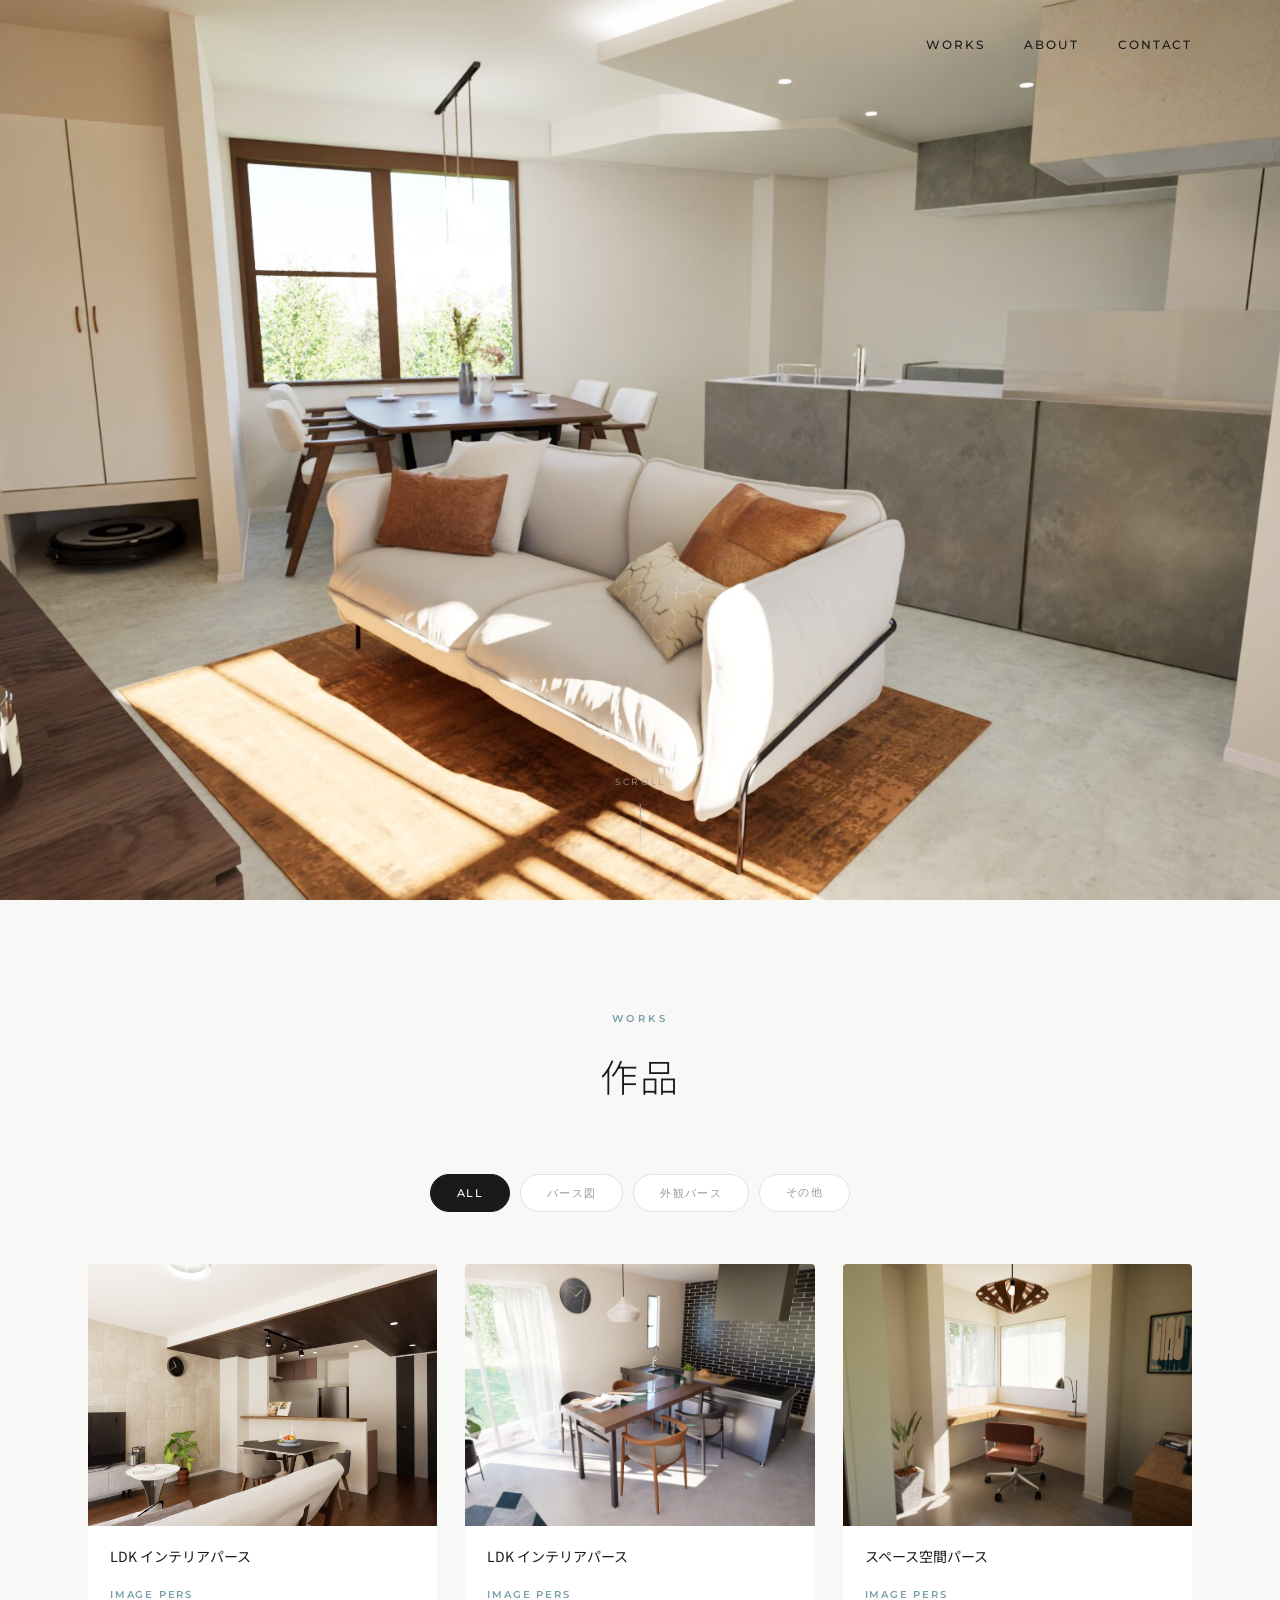
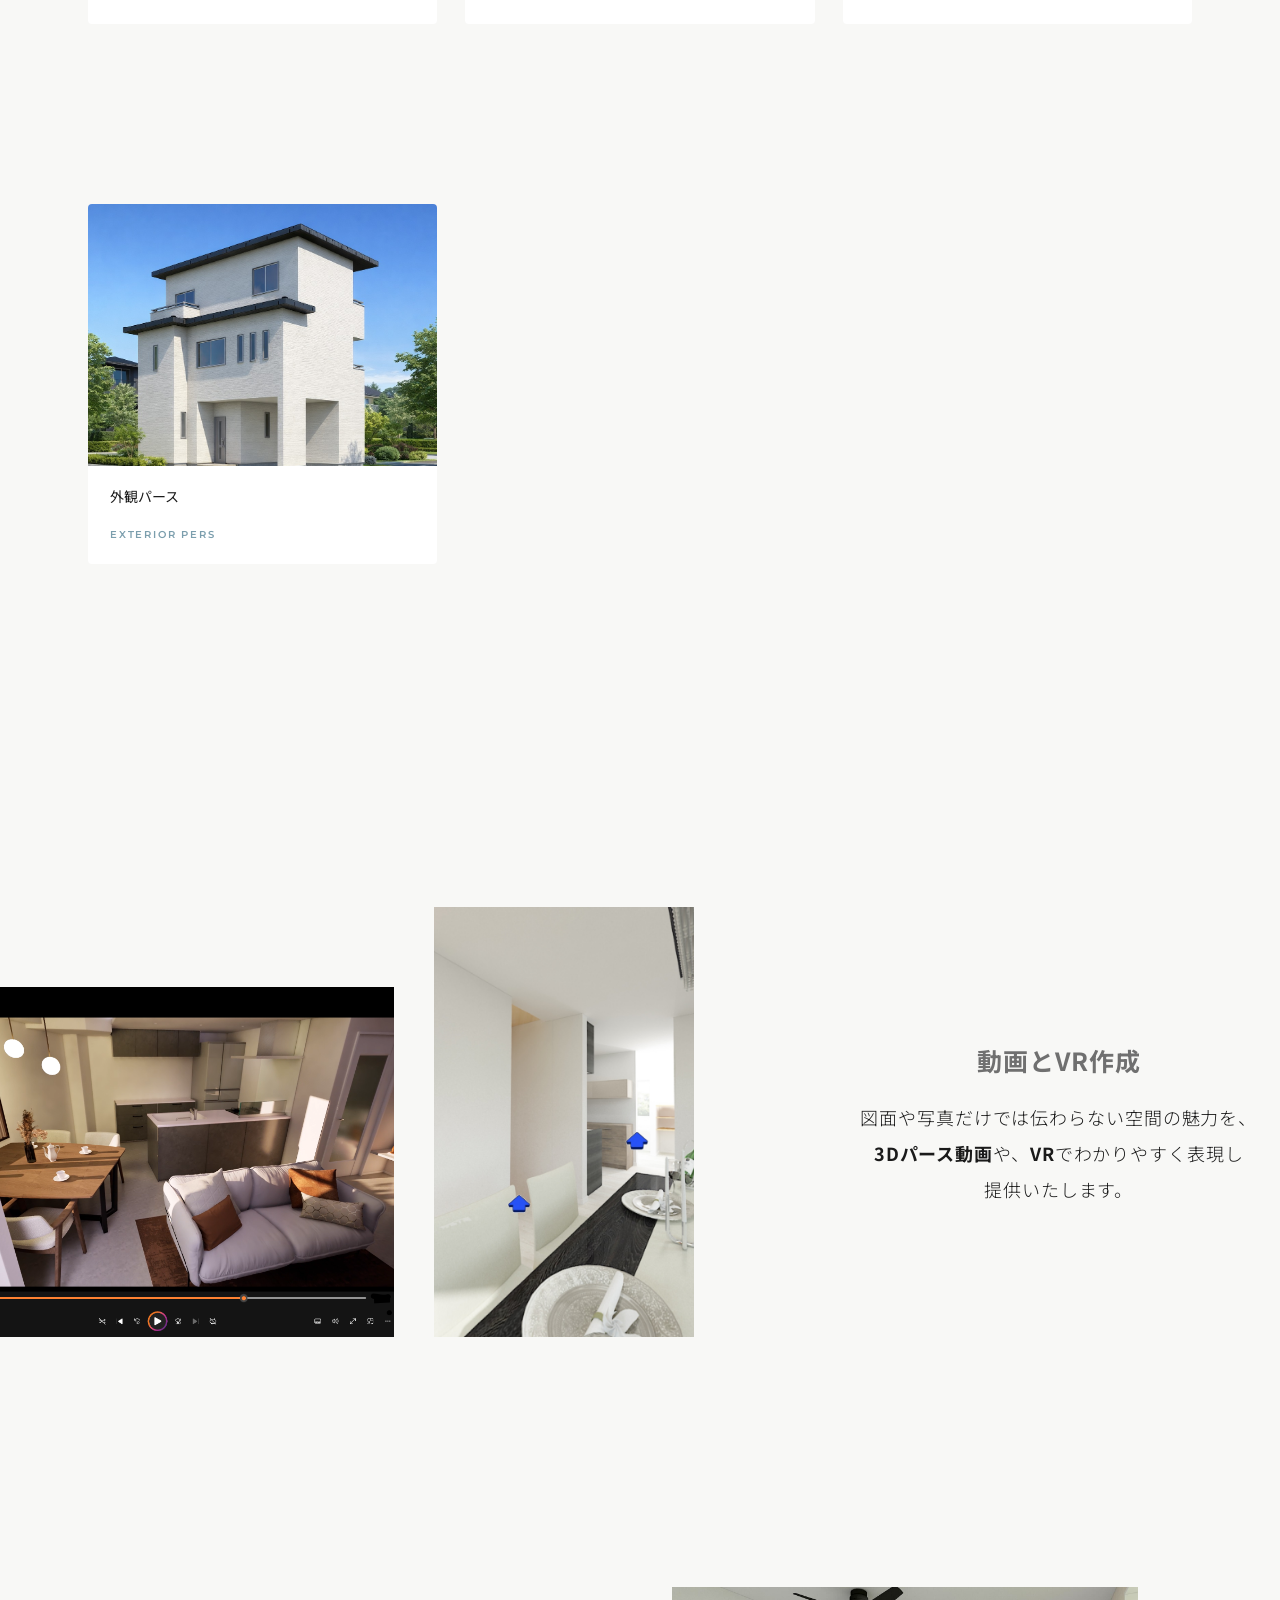
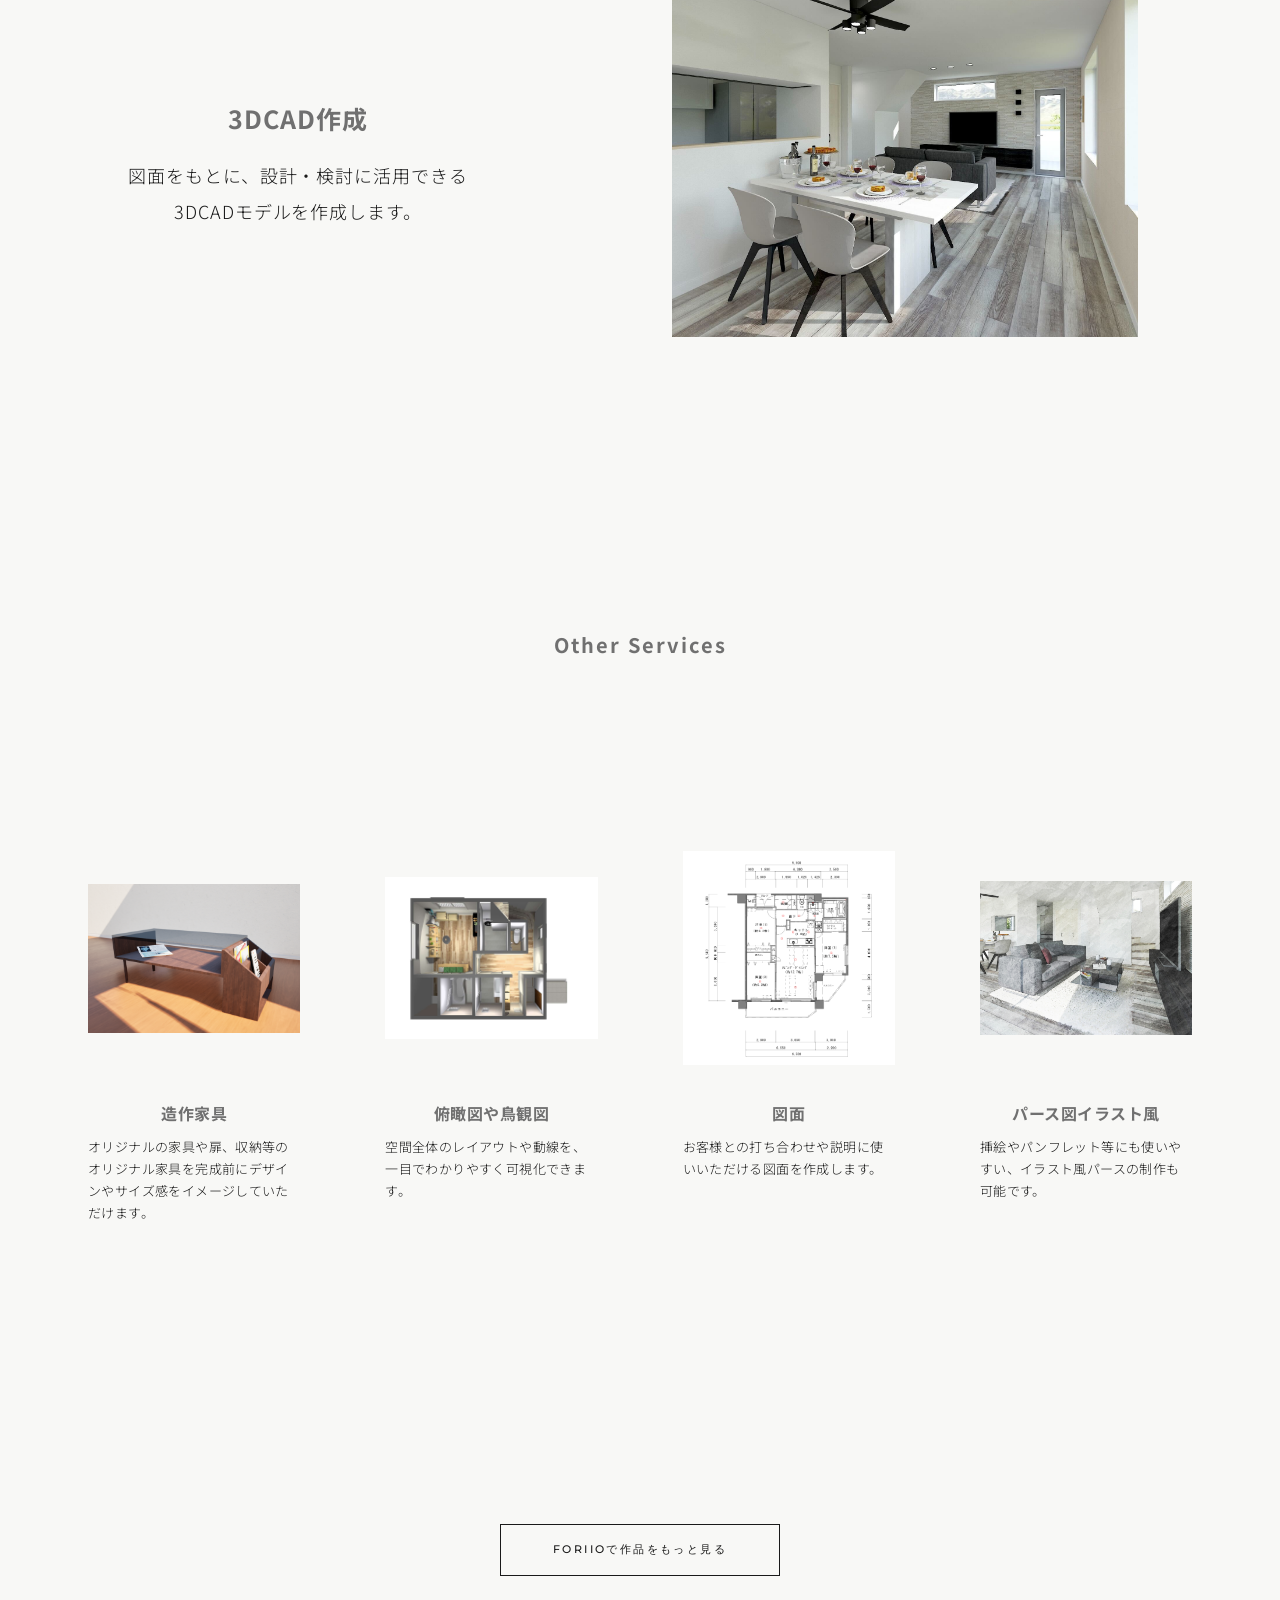
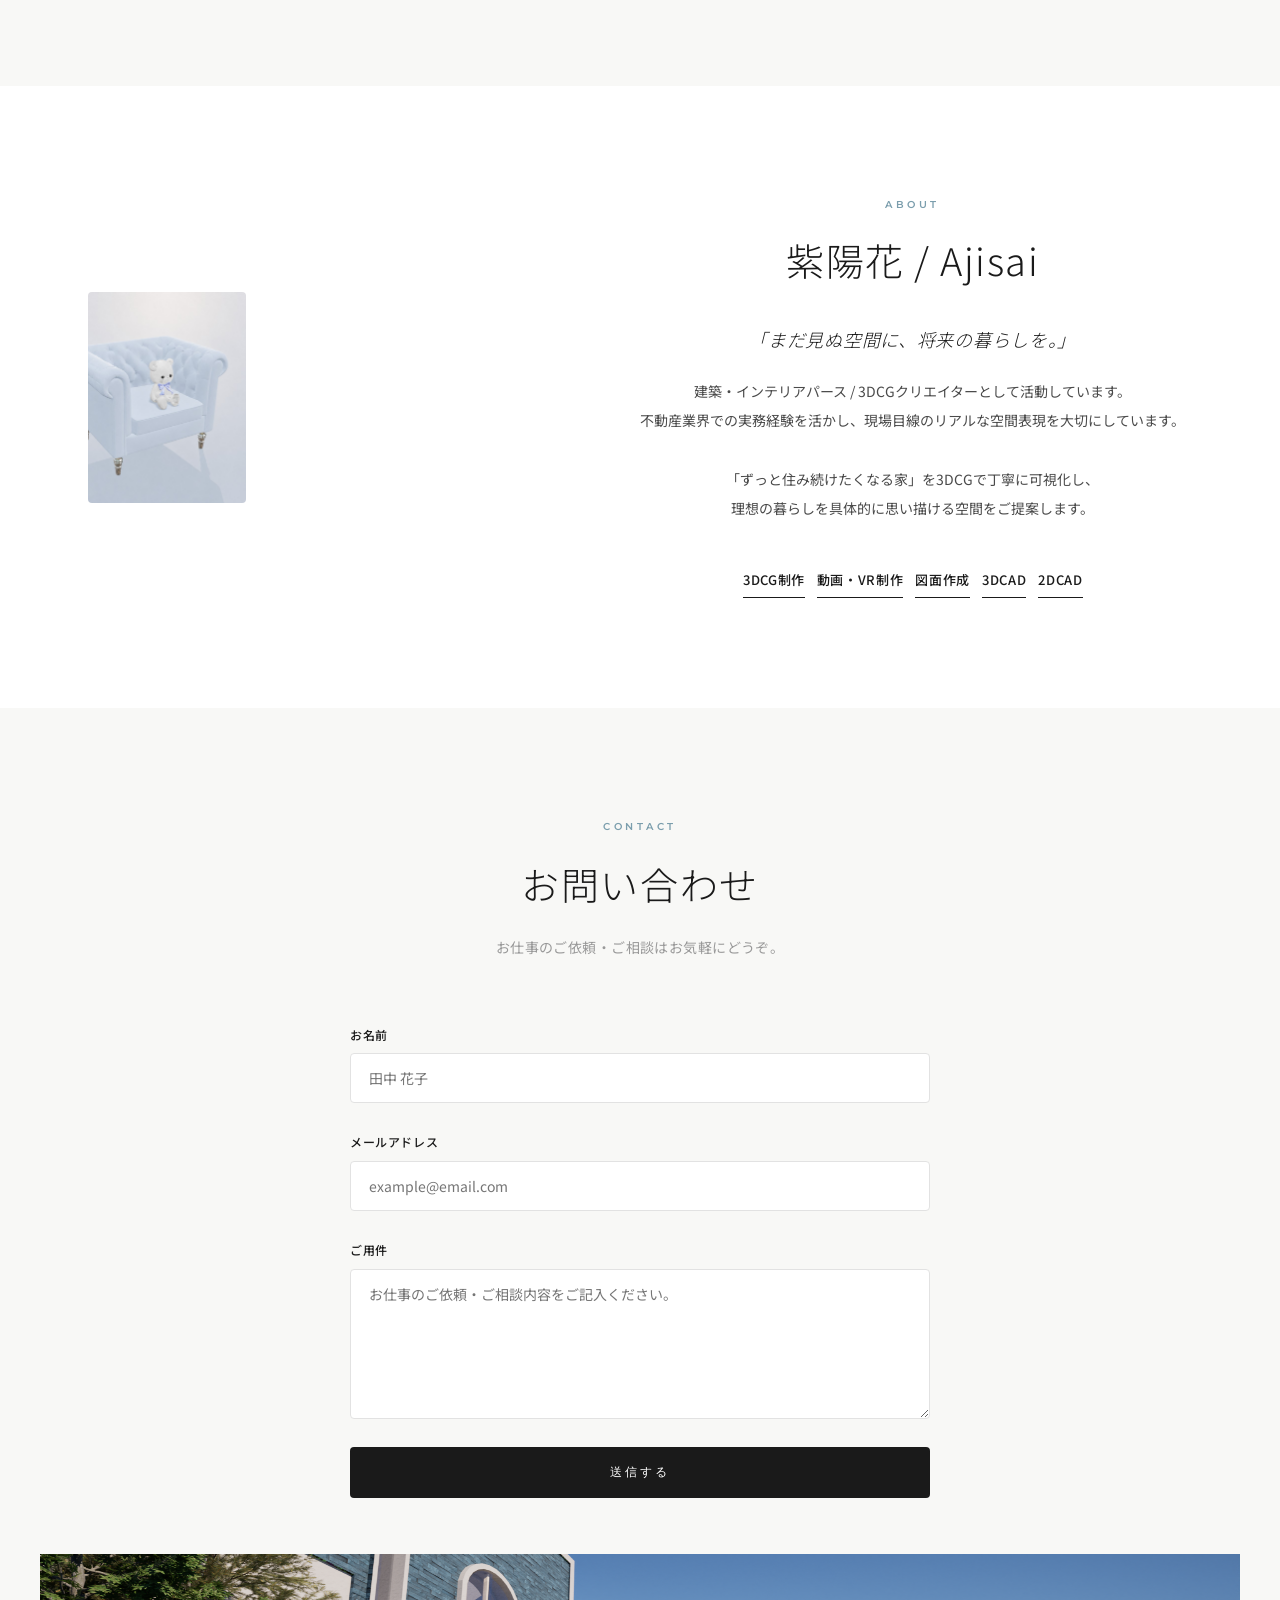
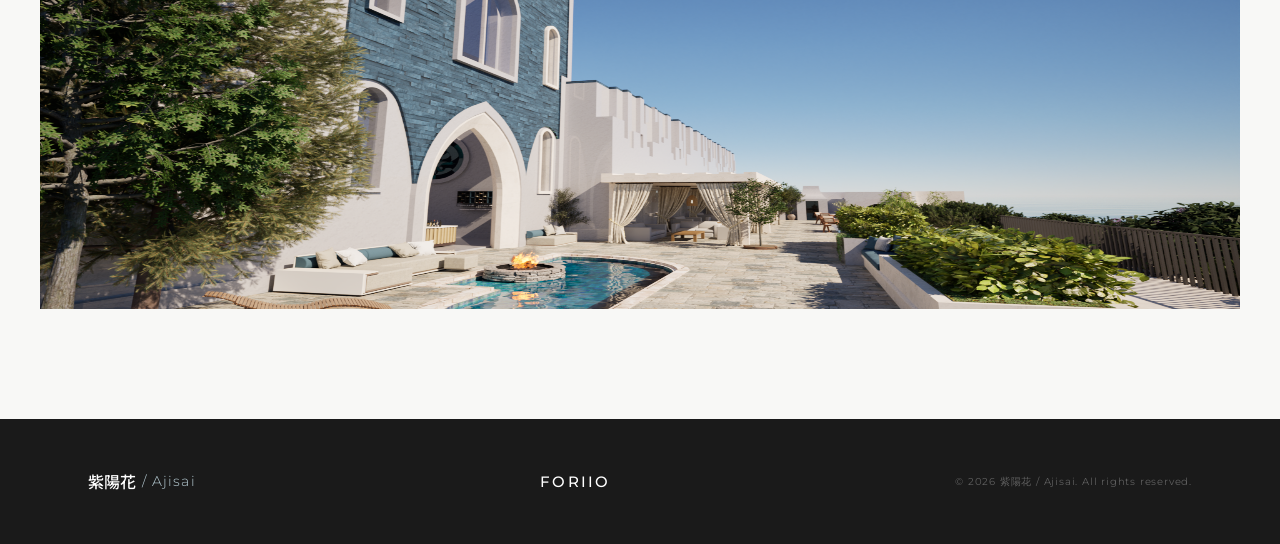
==== index.html @ 5c1d2367 "更新" ====
<!DOCTYPE html>
<html lang="ja">
<head>
    <meta charset="UTF-8">
    <meta name="viewport" content="width=device-width, initial-scale=1.0">
    <title>紫陽花 / Ajisai | 建築パースクリエイター</title>
    <meta name="description" content="「ずっと住みたい」と思える未来の空間を形にします。建築・インテリアパース / 3DCG制作 | 紫陽花 / Ajisai">
    <link rel="preconnect" href="https://fonts.googleapis.com">
    <link rel="preconnect" href="https://fonts.gstatic.com" crossorigin>
    <link href="https://fonts.googleapis.com/css2?family=Montserrat:wght@300;400;500;600&family=Noto+Sans+JP:wght@300;400;500&display=swap" rel="stylesheet">
    <link rel="stylesheet" href="css/style.css?v=51">
</head>
<body>

    <!-- Navigation -->
    <nav class="nav" id="nav">
        <div class="nav-container">
            <a href="#" class="nav-logo"></a>
            <ul class="nav-links" id="navLinks">
                <li><a href="#works">Works</a></li>
                <li><a href="#about">About</a></li>
                <li><a href="#contact">Contact</a></li>
            </ul>
            <button class="nav-toggle" id="navToggle" aria-label="メニュー">
                <span></span>
                <span></span>
                <span></span>
            </button>
        </div>
    </nav>

    <!-- Hero Section -->
    <section class="hero" id="hero">
        <div class="hero-bg">
            <img src="images/hero.jpg" alt="建築パースイメージ" class="hero-img">
            <div class="hero-overlay"></div>
        </div>
        <div class="hero-content">
            <p class="hero-label fade-in-up">建築パース / 3DCG Creator</p>
            <h1 class="hero-title fade-in-up delay-1">
                「ずっと住みたい」と思える<br>未来の空間を、形に。
            </h1>
            <a href="#works" class="hero-btn fade-in-up delay-3">Works を見る</a>
        </div>
        <div class="hero-scroll">
            <span>Scroll</span>
            <div class="scroll-line"></div>
        </div>
    </section>

    <!-- Works Section -->
    <section class="works-section" id="works">
        <div class="container">
            <div class="section-header reveal">
                <span class="section-label">Works</span>
                <h2 class="section-title">作品</h2>
            </div>

            <!-- Filter -->
            <div class="filter reveal">
                <button class="filter-btn active" data-filter="all">All</button>
                <button class="filter-btn" data-filter="pars">パース図</button>
                <button class="filter-btn" data-filter="exterior">外観パース</button>
                <a href="#other-services" class="filter-btn">その他</a>
            </div>

            <!-- Works Grid -->
            <div class="works-grid">

                <div class="work-card reveal" data-category="pars">
                    <div class="work-img-wrap">
                        <img src="images/work1.jpg" alt="LDK インテリアパース">
                        <div class="work-overlay"><span>View</span></div>
                    </div>
                    <div class="work-info">
                        <h3>LDK インテリアパース</h3>
                        <span class="work-tag">IMAGE PERS</span>
                    </div>
                </div>

                <div class="work-card reveal" data-category="pars">
                    <div class="work-img-wrap">
                        <img src="images/work2.jpg" alt="LDK インテリアパース">
                        <div class="work-overlay"><span>View</span></div>
                    </div>
                    <div class="work-info">
                        <h3>LDK インテリアパース</h3>
                        <span class="work-tag">IMAGE PERS</span>
                    </div>
                </div>

                <div class="work-card reveal" data-category="pars">
                    <div class="work-img-wrap">
                        <img src="images/work3.jpg" alt="スペース空間パース">
                        <div class="work-overlay"><span>View</span></div>
                    </div>
                    <div class="work-info">
                        <h3>スペース空間パース</h3>
                        <span class="work-tag">IMAGE PERS</span>
                    </div>
                </div>

                <div class="work-card reveal" data-category="exterior">
                    <div class="work-img-wrap">
                        <img src="images/work6.jpg" alt="外観パース">
                        <div class="work-overlay"><span>View</span></div>
                    </div>
                    <div class="work-info">
                        <h3>外観パース</h3>
                        <span class="work-tag">EXTERIOR PERS</span>
                    </div>
                </div>

            </div>

            <!-- Furniture Section -->
            <div class="furniture-section">
                <div class="furniture-grid reveal">
                    <div class="furniture-images">
                        <div class="furniture-img">
                            <img src="images/furniture.png" alt="オリジナル家具製作">
                        </div>
                        <div class="furniture-img2">
                            <img src="images/furniture2.jpg" alt="家具製作2">
                        </div>
                    </div>
                    <div class="furniture-content">
                        <h3 class="furniture-heading">動画とVR作成</h3>
                        <p class="furniture-text">図面や写真だけでは伝わらない空間の魅力を、<br><strong>3Dパース動画</strong>や、<strong>VR</strong>でわかりやすく表現し<br>提供いたします。</p>
                    </div>
                </div>
            </div>

            <!-- Furniture Section 2 (text left / image right) -->
            <div class="furniture-section2">
                <div class="furniture-grid2 reveal">
                    <div class="furniture-content2">
                        <h3 class="furniture-heading2">3DCAD作成</h3>
                        <p class="furniture-text2">図面をもとに、設計・検討に活用できる<br>3DCADモデルを作成します。</p>
                    </div>
                    <div class="furniture-img3">
                        <img src="images/furniture3.jpg" alt="3DCADモデル">
                    </div>
                </div>
            </div>

            <!-- Furniture Section 3 (4 images in a row with captions) -->
            <div class="furniture-section3" id="other-services">
                <h3 class="furniture-section-title">Other Services</h3>
                <div class="furniture-grid3 reveal">
                    <div class="furniture-item">
                        <img src="images/furniture4.png" alt="造作家具">
                        <h4 class="furniture-caption-title">造作家具</h4>
                        <p class="furniture-caption-text">オリジナルの家具や扉、収納等のオリジナル家具を完成前にデザインやサイズ感をイメージしていただけます。</p>
                    </div>
                    <div class="furniture-item">
                        <img src="images/furniture5.png" alt="俯瞰図や鳥観図">
                        <h4 class="furniture-caption-title">俯瞰図や鳥観図</h4>
                        <p class="furniture-caption-text">空間全体のレイアウトや動線を、一目でわかりやすく可視化できます。</p>
                    </div>
                    <div class="furniture-item">
                        <img src="images/furniture6.png" alt="図面">
                        <h4 class="furniture-caption-title">図面</h4>
                        <p class="furniture-caption-text">お客様との打ち合わせや説明に使いいただける図面を作成します。</p>
                    </div>
                    <div class="furniture-item">
                        <img src="images/furniture7.jpg" alt="パース図イラスト風">
                        <h4 class="furniture-caption-title">パース図イラスト風</h4>
                        <p class="furniture-caption-text">挿絵やパンフレット等にも使いやすい、イラスト風パースの制作も可能です。</p>
                    </div>
                </div>
            </div>

            <div class="works-more reveal">
                <a href="https://fori.io/A-1418" target="_blank" class="btn-outline">FORIIOで作品をもっと見る</a>
            </div>
        </div>
    </section>

    <!-- About Section -->
    <section class="about" id="about">
        <div class="container">
            <div class="about-grid">
                <div class="about-img reveal">
                    <img src="images/about.jpg" alt="紫陽花 / Ajisai">
                </div>
                <div class="about-content reveal">
                    <span class="section-label">About</span>
                    <h2 class="section-title">紫陽花 / Ajisai</h2>
                    <p class="about-catch">「まだ見ぬ空間に、将来の暮らしを。」</p>
                    <p class="about-text">
                        建築・インテリアパース / 3DCGクリエイターとして活動しています。<br>
                        不動産業界での実務経験を活かし、現場目線のリアルな空間表現を大切にしています。<br><br>
                        「ずっと住み続けたくなる家」を3DCGで丁寧に可視化し、<br>
                        理想の暮らしを具体的に思い描ける空間をご提案します。
                    </p>
                    <div class="services-list">
                        <span class="service-item">3DCG制作</span>
                        <span class="service-item">動画・VR制作</span>
                        <span class="service-item">図面作成</span>
                        <span class="service-item">3DCAD</span>
                        <span class="service-item">2DCAD</span>
                    </div>
                </div>
            </div>
        </div>
    </section>

    <!-- Contact Section -->
    <section class="contact" id="contact">
        <div class="container">
            <div class="section-header reveal">
                <span class="section-label">Contact</span>
                <h2 class="section-title">お問い合わせ</h2>
                <p class="section-desc">お仕事のご依頼・ご相談はお気軽にどうぞ。</p>
            </div>
            <form class="contact-form reveal" id="contactForm">
                <div class="form-group">
                    <label for="name">お名前</label>
                    <input type="text" id="name" name="name" placeholder="田中 花子" required>
                </div>
                <div class="form-group">
                    <label for="email">メールアドレス</label>
                    <input type="email" id="email" name="email" placeholder="example@email.com" required>
                </div>
                <div class="form-group">
                    <label for="message">ご用件</label>
                    <textarea id="message" name="message" rows="6" placeholder="お仕事のご依頼・ご相談内容をご記入ください。" required></textarea>
                </div>
                <button type="submit" class="btn-primary">送信する</button>
            </form>
            <div class="contact-img">
                <img src="images/furniture8.png" alt="furniture8">
            </div>
        </div>
    </section>

    <!-- Footer -->
    <footer class="footer">
        <div class="container">
            <div class="footer-inner">
                <div class="footer-logo">
                    <span class="logo-ja">紫陽花</span>
                    <span class="logo-slash">/</span>
                    <span class="logo-en">Ajisai</span>
                </div>
                <div class="footer-sns">
                    <a href="https://fori.io/A-1418" target="_blank" rel="noopener">foriio</a>
                </div>
                <p class="footer-copy">© 2026 紫陽花 / Ajisai. All rights reserved.</p>
            </div>
        </div>
    </footer>

    <!-- Lightbox -->
    <div class="lightbox" id="lightbox">
        <button class="lightbox-close" id="lightboxClose">&#x2715;</button>
        <img src="" alt="" class="lightbox-img" id="lightboxImg">
    </div>

    <script src="js/main.js?v=2"></script>
</body>
</html>
---- css/style.css ----
/* ===========================
   未瑠 / Miru Portfolio
   =========================== */

:root {
    --white:        #FFFFFF;
    --bg:           #F8F8F6;
    --accent:       #7B9EAD;
    --accent-light: #B8CDD5;
    --accent-dark:  #5A7D8C;
    --dark:         #1A1A1A;
    --greige:       #707070;
    --text:         #4A4A4A;
    --text-light:   #999999;
    --border:       #E2E2E2;
    --shadow:       rgba(0, 0, 0, 0.07);
    --shadow-hover: rgba(0, 0, 0, 0.15);
    --transition:   0.4s ease;
    --radius:       4px;
    --font-en:      'Montserrat', sans-serif;
    --font-ja:      'Noto Sans JP', sans-serif;
}

/* ===== Reset ===== */
*, *::before, *::after { box-sizing: border-box; margin: 0; padding: 0; }
html { scroll-behavior: smooth; }
body {
    font-family: var(--font-ja);
    color: var(--text);
    background: var(--white);
    line-height: 1.8;
    overflow-x: hidden;
}
img { max-width: 100%; display: block; }
a { text-decoration: none; color: inherit; }
button { cursor: pointer; border: none; background: none; font-family: inherit; }

/* ===== Container ===== */
.container { max-width: 1200px; margin: 0 auto; padding: 0 48px; }

/* ===========================
   NAVIGATION
   =========================== */
.nav {
    position: fixed;
    top: 0; left: 0; right: 0;
    z-index: 1000;
    padding: 28px 0;
    transition: background var(--transition), padding var(--transition), box-shadow var(--transition);
}
.nav.scrolled {
    background: rgba(255, 255, 255, 0.96);
    backdrop-filter: blur(12px);
    padding: 18px 0;
    box-shadow: 0 1px 24px var(--shadow);
}
.nav-container {
    max-width: 1200px;
    margin: 0 auto;
    padding: 0 48px;
    display: flex;
    align-items: center;
    justify-content: space-between;
}
.nav-logo {
    display: flex;
    align-items: center;
    gap: 6px;
}
.logo-ja {
    font-family: var(--font-ja);
    font-size: 18px;
    font-weight: 500;
    color: var(--dark);
}
.logo-slash {
    font-family: var(--font-en);
    font-size: 14px;
    font-weight: 300;
    color: var(--accent);
}
.logo-en {
    font-family: var(--font-en);
    font-size: 15px;
    font-weight: 300;
    color: var(--accent);
    letter-spacing: 0.08em;
}
.nav-links {
    display: flex;
    gap: 40px;
    list-style: none;
}
.nav-links a {
    font-family: var(--font-en);
    font-size: 12px;
    font-weight: 500;
    letter-spacing: 0.15em;
    color: var(--dark);
    text-transform: uppercase;
    position: relative;
    padding-bottom: 4px;
}
.nav-links a::after {
    content: '';
    position: absolute;
    bottom: 0; left: 0;
    width: 0; height: 1px;
    background: var(--accent);
    transition: width var(--transition);
}
.nav-links a:hover::after { width: 100%; }
.nav-links a:hover { color: var(--accent); }

.nav-toggle {
    display: none;
    flex-direction: column;
    gap: 6px;
    padding: 4px;
}
.nav-toggle span {
    display: block;
    width: 24px;
    height: 1.5px;
    background: var(--dark);
    transition: var(--transition);
}

/* ===========================
   HERO
   =========================== */
.hero {
    position: relative;
    height: 100vh;
    height: calc(var(--vh, 1vh) * 100);
    height: 100svh;
    min-height: 680px;
    display: flex;
    align-items: center;
    justify-content: center;
    overflow: hidden;
}
.hero-bg {
    position: absolute;
    inset: 0;
}
.hero-img {
    width: 100%;
    height: 100%;
    object-fit: cover;
    object-position: center;
    opacity: 0;
    animation: heroImgFadeIn 4s ease forwards;
}
.hero-overlay {
    position: absolute;
    inset: 0;
    background: linear-gradient(
        135deg,
        rgba(255, 255, 255, 0.75) 0%,
        rgba(255, 255, 255, 0.45) 50%,
        rgba(255, 255, 255, 0.30) 100%
    );
    opacity: 0;
    transition: opacity 0.3s ease;
}
.hero-content {
    position: relative;
    z-index: 1;
    text-align: center;
    padding: 0 24px;
}
.hero-label {
    font-family: var(--font-en);
    font-size: 11px;
    font-weight: 500;
    letter-spacing: 0.35em;
    color: var(--accent-dark);
    text-transform: uppercase;
    margin-bottom: 28px;
}
.hero-title {
    font-size: clamp(26px, 4.5vw, 50px);
    font-weight: 300;
    color: var(--dark);
    line-height: 1.7;
    letter-spacing: 0.04em;
    margin-bottom: 28px;
}
.hero-name {
    font-family: var(--font-en);
    font-size: 13px;
    font-weight: 300;
    letter-spacing: 0.35em;
    color: var(--text-light);
    margin-bottom: 52px;
}
.hero-btn {
    display: inline-block;
    padding: 15px 44px;
    border: 1px solid var(--dark);
    color: var(--dark);
    font-family: var(--font-en);
    font-size: 11px;
    font-weight: 500;
    letter-spacing: 0.25em;
    text-transform: uppercase;
    transition: all var(--transition);
}
.hero-btn:hover {
    background: var(--dark);
    color: var(--white);
}
.hero-scroll {
    position: absolute;
    bottom: 44px;
    left: 50%;
    transform: translateX(-50%);
    display: flex;
    flex-direction: column;
    align-items: center;
    gap: 14px;
    z-index: 1;
}
.hero-scroll span {
    font-family: var(--font-en);
    font-size: 9px;
    letter-spacing: 0.25em;
    color: var(--text-light);
    text-transform: uppercase;
}
.scroll-line {
    width: 1px;
    height: 52px;
    background: linear-gradient(to bottom, var(--accent), transparent);
    animation: scrollAnim 2.2s ease infinite;
}
@keyframes scrollAnim {
    0%   { transform: scaleY(0); transform-origin: top; opacity: 1; }
    60%  { transform: scaleY(1); transform-origin: top; opacity: 1; }
    100% { transform: scaleY(1); transform-origin: bottom; opacity: 0; }
}

/* ===========================
   FADE IN ANIMATIONS
   =========================== */
.fade-in-up {
    opacity: 0;
    transform: translateY(28px);
    animation: none;
}
.delay-1 { animation-delay: 0.3s; }
.delay-2 { animation-delay: 1.0s; }
.delay-3 { animation-delay: 1.8s; }

/* カーソルが動いたら発火 */
.hero.hero-active .hero-overlay {
    opacity: 1;
}
.hero.hero-active .fade-in-up {
    animation: fadeUp 1.6s ease forwards;
}

@keyframes fadeUp {
    to { opacity: 1; transform: translateY(0); }
}
@keyframes heroImgFadeIn {
    from { opacity: 0; }
    to   { opacity: 1; }
}

.reveal {
    opacity: 0;
    transform: translateY(36px);
    transition: opacity 0.85s ease, transform 0.85s ease;
}
.reveal.visible {
    opacity: 1;
    transform: translateY(0);
}

/* ===========================
   SECTION COMMON
   =========================== */
section { padding: 110px 0; }

.section-label {
    display: block;
    font-family: var(--font-en);
    font-size: 10px;
    font-weight: 600;
    letter-spacing: 0.35em;
    color: var(--accent);
    text-transform: uppercase;
    margin-bottom: 14px;
}
.section-title {
    font-size: clamp(26px, 3.5vw, 38px);
    font-weight: 300;
    color: var(--dark);
    letter-spacing: 0.04em;
}
.section-header {
    text-align: center;
    margin-bottom: 64px;
}
.section-desc {
    margin-top: 16px;
    color: var(--text-light);
    font-size: 14px;
    letter-spacing: 0.03em;
}

/* ===========================
   WORKS
   =========================== */
.works-section { background: var(--bg); }

.filter {
    display: flex;
    gap: 10px;
    justify-content: center;
    margin-bottom: 52px;
    flex-wrap: wrap;
}
.filter-btn {
    padding: 8px 26px;
    border: 1px solid var(--border);
    border-radius: 100px;
    font-family: var(--font-en);
    font-size: 11px;
    font-weight: 500;
    letter-spacing: 0.12em;
    color: var(--text-light);
    background: var(--white);
    transition: all var(--transition);
    text-transform: uppercase;
}
.filter-btn:hover,
.filter-btn.active {
    background: var(--dark);
    border-color: var(--dark);
    color: var(--white);
}

.works-grid {
    display: grid;
    grid-template-columns: repeat(3, 1fr);
    column-gap: 28px;
    row-gap: 180px;
}

.work-card {
    background: var(--white);
    border-radius: var(--radius);
    overflow: hidden;
    cursor: pointer;
    transition: transform var(--transition), box-shadow var(--transition);
}
.work-card:hover {
    transform: translateY(-12px);
    box-shadow: 0 24px 48px var(--shadow-hover);
}

.work-img-wrap {
    position: relative;
    aspect-ratio: 4 / 3;
    overflow: hidden;
}
.work-img-wrap img {
    width: 100%;
    height: 100%;
    object-fit: cover;
    transition: transform 0.7s ease;
}
.work-card:hover .work-img-wrap img {
    transform: scale(1.06);
}

.work-overlay {
    position: absolute;
    inset: 0;
    background: rgba(90, 125, 140, 0.72);
    display: flex;
    align-items: center;
    justify-content: center;
    opacity: 0;
    transition: opacity var(--transition);
}
.work-card:hover .work-overlay { opacity: 1; }
.work-overlay span {
    font-family: var(--font-en);
    font-size: 13px;
    font-weight: 500;
    letter-spacing: 0.35em;
    color: var(--white);
    text-transform: uppercase;
}

.work-info {
    padding: 18px 22px;
}
.work-info h3 {
    font-size: 14px;
    font-weight: 400;
    color: var(--dark);
    margin-bottom: 8px;
}
.work-tag {
    font-family: var(--font-en);
    font-size: 10px;
    font-weight: 600;
    letter-spacing: 0.18em;
    color: var(--accent);
    text-transform: uppercase;
}

.furniture-section {
    margin-top: 343px;
}
.furniture-grid {
    display: grid;
    grid-template-columns: 1.1fr 0.9fr;
    gap: 240px;
    align-items: center;
    margin-left: -310px;
    margin-right: -300px;
}
.furniture-images {
    display: flex;
    align-items: flex-end;
    gap: 40px;
    margin-left: 140px;
}
.furniture-img {
    flex: 0 0 476px;
}
.furniture-img img {
    display: block;
    width: 100%;
    height: 350px;
    object-fit: contain;
}
.furniture-img2 {
    flex: 0 0 auto;
}
.furniture-img2 img {
    display: block;
    width: 260px;
    height: 430px;
    object-fit: cover;
}
.furniture-content {
    padding: 20px 0;
    max-width: 460px;
}
.furniture-heading {
    font-size: 25px;
    font-weight: 700;
    color: var(--greige);
    letter-spacing: 0.04em;
    margin-bottom: 16px;
    text-align: center;
}
.furniture-heading2 {
    font-size: 25px;
    font-weight: 700;
    color: var(--greige);
    letter-spacing: 0.04em;
    margin-bottom: 16px;
    text-align: center;
}
.furniture-text {
    font-size: 18px;
    font-weight: 300;
    line-height: 2;
    color: var(--dark);
    letter-spacing: 0.05em;
    text-align: center;
}
.furniture-text strong {
    color: var(--dark);
}
@media (max-width: 768px) {
    .furniture-grid {
        grid-template-columns: 1fr;
        gap: 32px;
        margin-left: 0;
        margin-right: 0;
    }
    .furniture-text {
        font-size: 15px;
    }
    .furniture-images {
        justify-content: center;
        margin-left: 0;
        gap: 16px;
    }
    .furniture-img {
        flex: 1 1 0;
        max-width: 175px;
    }
    .furniture-img img {
        height: 140px;
    }
    .furniture-img2 {
        flex: 1 1 0;
        max-width: 130px;
    }
    .furniture-img2 img {
        width: 100%;
        height: 210px;
    }
}

.furniture-section2 {
    margin-top: 250px;
}
.furniture-grid2 {
    display: grid;
    grid-template-columns: 0.9fr 1.1fr;
    gap: 60px;
    align-items: center;
}
.furniture-content2 {
    padding: 20px 0;
    max-width: 420px;
}
.furniture-text2 {
    font-size: 18px;
    font-weight: 300;
    line-height: 2;
    color: var(--dark);
    letter-spacing: 0.05em;
    text-align: center;
}
.furniture-img3 img {
    display: block;
    width: 100%;
    height: 350px;
    object-fit: contain;
}
@media (max-width: 768px) {
    .furniture-grid2 {
        grid-template-columns: 1fr;
        gap: 32px;
    }
    .furniture-text2 {
        font-size: 15px;
    }
}

.furniture-section3 {
    margin-top: 290px;
}
.furniture-section-title {
    text-align: center;
    font-size: 20px;
    font-weight: 700;
    color: var(--greige);
    letter-spacing: 0.1em;
    margin-bottom: 170px;
}
.furniture-grid3 {
    display: grid;
    grid-template-columns: repeat(4, 1fr);
    gap: 85px;
}
.furniture-item img {
    display: block;
    width: 100%;
    height: 250px;
    object-fit: contain;
    margin-bottom: 16px;
}
.furniture-caption-title {
    font-size: 16px;
    font-weight: 700;
    color: var(--greige);
    letter-spacing: 0.03em;
    margin-bottom: 8px;
    text-align: center;
}
.furniture-caption-text {
    font-size: 13px;
    font-weight: 300;
    line-height: 1.7;
    color: var(--dark);
    letter-spacing: 0.03em;
}
@media (max-width: 1024px) {
    .furniture-grid3 {
        grid-template-columns: repeat(2, 1fr);
        row-gap: 48px;
    }
}
@media (max-width: 768px) {
    .furniture-grid3 {
        grid-template-columns: repeat(2, 1fr);
        gap: 24px;
        row-gap: 32px;
    }
    .furniture-item img {
        height: 140px;
    }
    .furniture-caption-title {
        font-size: 14px;
    }
    .furniture-caption-text {
        font-size: 12px;
    }
    .furniture-section-title {
        margin-bottom: 48px;
    }
}

.works-more {
    text-align: center;
    margin-top: 300px;
}
.btn-outline {
    display: inline-block;
    padding: 15px 52px;
    border: 1px solid var(--dark);
    color: var(--dark);
    font-family: var(--font-en);
    font-size: 11px;
    font-weight: 500;
    letter-spacing: 0.22em;
    text-transform: uppercase;
    transition: all var(--transition);
}
.btn-outline:hover {
    background: var(--dark);
    color: var(--white);
}

/* ===========================
   ABOUT
   =========================== */
.about { background: var(--white); }

.about-grid {
    display: grid;
    grid-template-columns: 1fr 1.2fr;
    gap: 80px;
    align-items: center;
}
.about-img img {
    width: 100%;
    max-width: 34%;
    aspect-ratio: 3 / 4;
    object-fit: cover;
    border-radius: var(--radius);
}
.about-content .section-label { margin-bottom: 12px; text-align: center; }
.about-content .section-title { margin-bottom: 28px; text-align: center; }

.about-catch {
    font-size: 18px;
    font-weight: 300;
    color: var(--dark);
    letter-spacing: 0.04em;
    margin-bottom: 22px;
    font-style: italic;
    text-align: center;
}
.about-text {
    font-size: 14px;
    line-height: 2.1;
    color: var(--text);
    margin-bottom: 44px;
    text-align: center;
}

.services-list {
    display: flex;
    flex-wrap: wrap;
    justify-content: center;
    gap: 12px;
}
.service-item {
    padding-bottom: 6px;
    border: none;
    border-bottom: 1px solid var(--dark);
    font-size: 13px;
    font-weight: 500;
    letter-spacing: 0.05em;
    color: var(--dark);
}

/* ===========================
   CONTACT
   =========================== */
.contact { background: var(--bg); }

.contact-form {
    max-width: 580px;
    margin: 0 auto;
    display: flex;
    flex-direction: column;
    gap: 28px;
}
.form-group { display: flex; flex-direction: column; gap: 8px; }
.form-group label {
    font-size: 12px;
    font-weight: 500;
    color: var(--dark);
    letter-spacing: 0.05em;
}
.form-group input,
.form-group textarea {
    width: 100%;
    padding: 14px 18px;
    border: 1px solid var(--border);
    border-radius: var(--radius);
    font-family: var(--font-ja);
    font-size: 14px;
    color: var(--dark);
    background: var(--white);
    transition: border-color var(--transition);
    resize: vertical;
    appearance: none;
}
.form-group input:focus,
.form-group textarea:focus {
    outline: none;
    border-color: var(--accent);
}
.btn-primary {
    display: block;
    width: 100%;
    padding: 17px;
    background: var(--dark);
    color: var(--white);
    font-family: var(--font-en);
    font-size: 12px;
    font-weight: 500;
    letter-spacing: 0.25em;
    text-transform: uppercase;
    border-radius: var(--radius);
    transition: background var(--transition), transform var(--transition);
}
.btn-primary:hover {
    background: var(--accent-dark);
    transform: translateY(-2px);
}
.contact-img {
    width: calc(100vw - 80px);
    position: relative;
    left: 50%;
    margin-left: calc(-50vw + 40px);
    margin-top: 56px;
}
.contact-img img {
    display: block;
    width: 100%;
    aspect-ratio: 3.375 / 1;
    object-fit: fill;
}

/* ===========================
   FOOTER
   =========================== */
.footer {
    padding: 48px 0;
    background: var(--dark);
}
.footer-inner {
    display: flex;
    align-items: center;
    justify-content: space-between;
    flex-wrap: wrap;
    gap: 24px;
}
.footer-logo {
    display: flex;
    align-items: center;
    gap: 6px;
}
.footer .logo-ja { color: var(--white); font-size: 16px; }
.footer .logo-slash { color: var(--accent-light); }
.footer .logo-en { color: var(--accent-light); font-size: 14px; }

.footer-sns {
    display: flex;
    gap: 50px;
}
.footer-sns a {
    font-family: var(--font-en);
    font-size: 15px;
    font-weight: 500;
    letter-spacing: 0.15em;
    color: var(--white);
    text-transform: uppercase;
    transition: color var(--transition);
}
.footer-sns a:hover { color: var(--accent-light); }

.footer-copy {
    font-family: var(--font-en);
    font-size: 10px;
    letter-spacing: 0.08em;
    color: rgba(255, 255, 255, 0.3);
}

/* ===========================
   RESPONSIVE
   =========================== */
@media (max-width: 1024px) {
    .works-grid { grid-template-columns: repeat(2, 1fr); }
    .about-grid { grid-template-columns: 1fr; gap: 56px; }
    .about-img { max-width: 380px; }
}

@media (max-width: 768px) {
    .container { padding: 0 24px; }
    .nav-container { padding: 0 24px; }
    section { padding: 80px 0; }

    .nav-links {
        display: none;
        position: absolute;
        top: 100%;
        left: 0; right: 0;
        background: rgba(255, 255, 255, 0.98);
        flex-direction: column;
        padding: 24px 24px;
        gap: 20px;
        box-shadow: 0 8px 24px var(--shadow);
    }
    .nav-links.open { display: flex; }
    .nav-toggle { display: flex; }

    .works-grid { grid-template-columns: 1fr; row-gap: 64px; }

    .furniture-section { margin-top: 100px; }
    .furniture-section2 { margin-top: 80px; }
    .furniture-section3 { margin-top: 80px; }
    .works-more { margin-top: 80px; }

    .about-grid {
        display: grid;
        grid-template-columns: 50% 1fr;
        grid-template-areas:
            "img label"
            "img title"
            "img tags"
            "catch catch"
            "text text";
        column-gap: 16px;
        row-gap: 8px;
    }
    .about-content { display: contents; }
    .about-img { grid-area: img; max-width: 100%; }
    .about-img img { max-width: 100%; }
    .about-content .section-label { grid-area: label; }
    .about-content .section-title { grid-area: title; font-size: 22px; }
    .services-list { grid-area: tags; }
    .about-catch { grid-area: catch; margin-top: 24px; }
    .about-text { grid-area: text; }

    .footer-inner { flex-direction: column; text-align: center; }
    .footer-sns { justify-content: center; }
}

/* ===========================
   LIGHTBOX
   =========================== */
.lightbox {
    position: fixed;
    inset: 0;
    background: rgba(10, 10, 10, 0.92);
    display: flex;
    align-items: center;
    justify-content: center;
    z-index: 2000;
    padding: 48px;
    opacity: 0;
    pointer-events: none;
    transition: opacity 0.35s ease;
    cursor: zoom-out;
}
.lightbox.active {
    opacity: 1;
    pointer-events: all;
}
.lightbox-img {
    max-width: 70%;
    max-height: 70%;
    object-fit: contain;
    border-radius: 2px;
    box-shadow: 0 32px 80px rgba(0, 0, 0, 0.6);
    transform: scale(0.94);
    transition: transform 0.35s ease;
    cursor: default;
}
.lightbox.active .lightbox-img {
    transform: scale(1);
}
.lightbox-close {
    position: absolute;
    top: 24px;
    right: 32px;
    width: 44px;
    height: 44px;
    display: flex;
    align-items: center;
    justify-content: center;
    font-size: 22px;
    color: rgba(255, 255, 255, 0.7);
    background: rgba(255, 255, 255, 0.08);
    border-radius: 50%;
    transition: all 0.25s ease;
    cursor: pointer;
    line-height: 1;
}
.lightbox-close:hover {
    color: var(--white);
    background: rgba(255, 255, 255, 0.18);
}

@media (max-width: 768px) {
    .lightbox { padding: 24px; }
    .lightbox-close { top: 12px; right: 12px; }
}
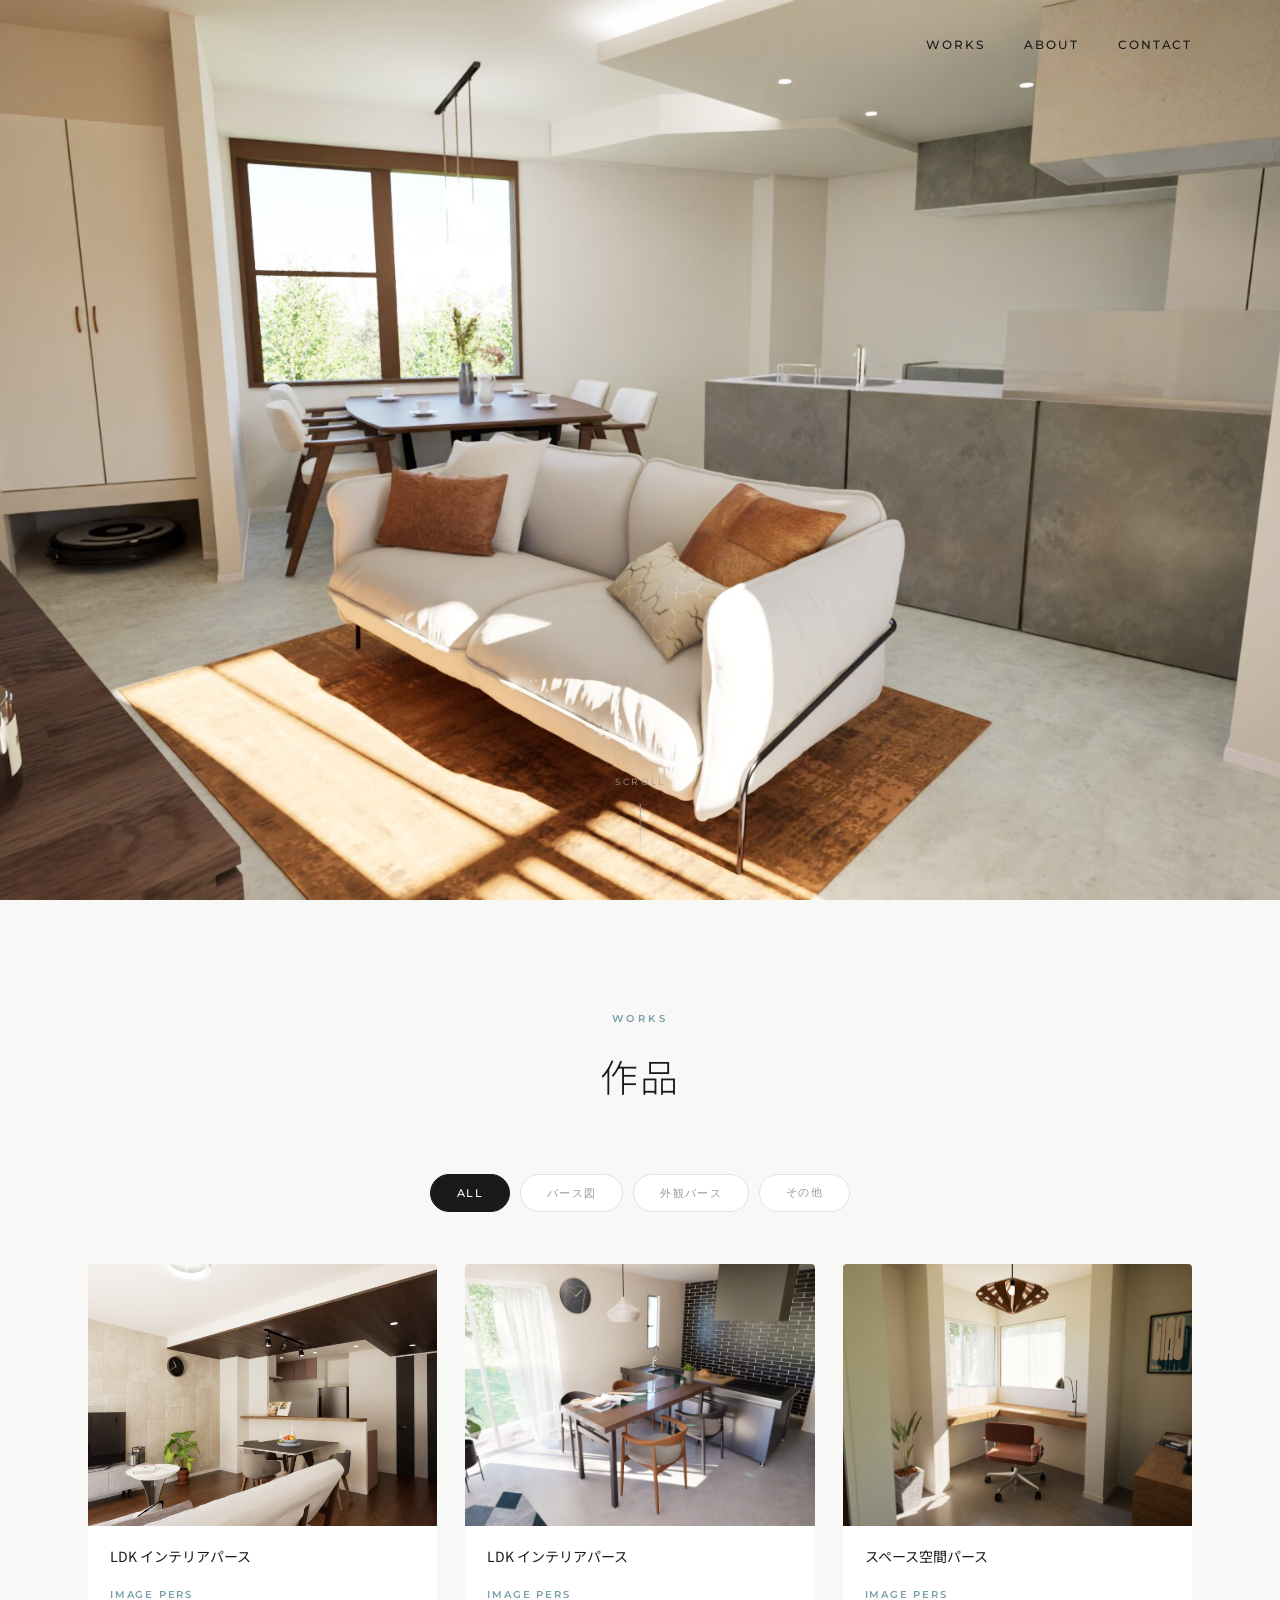
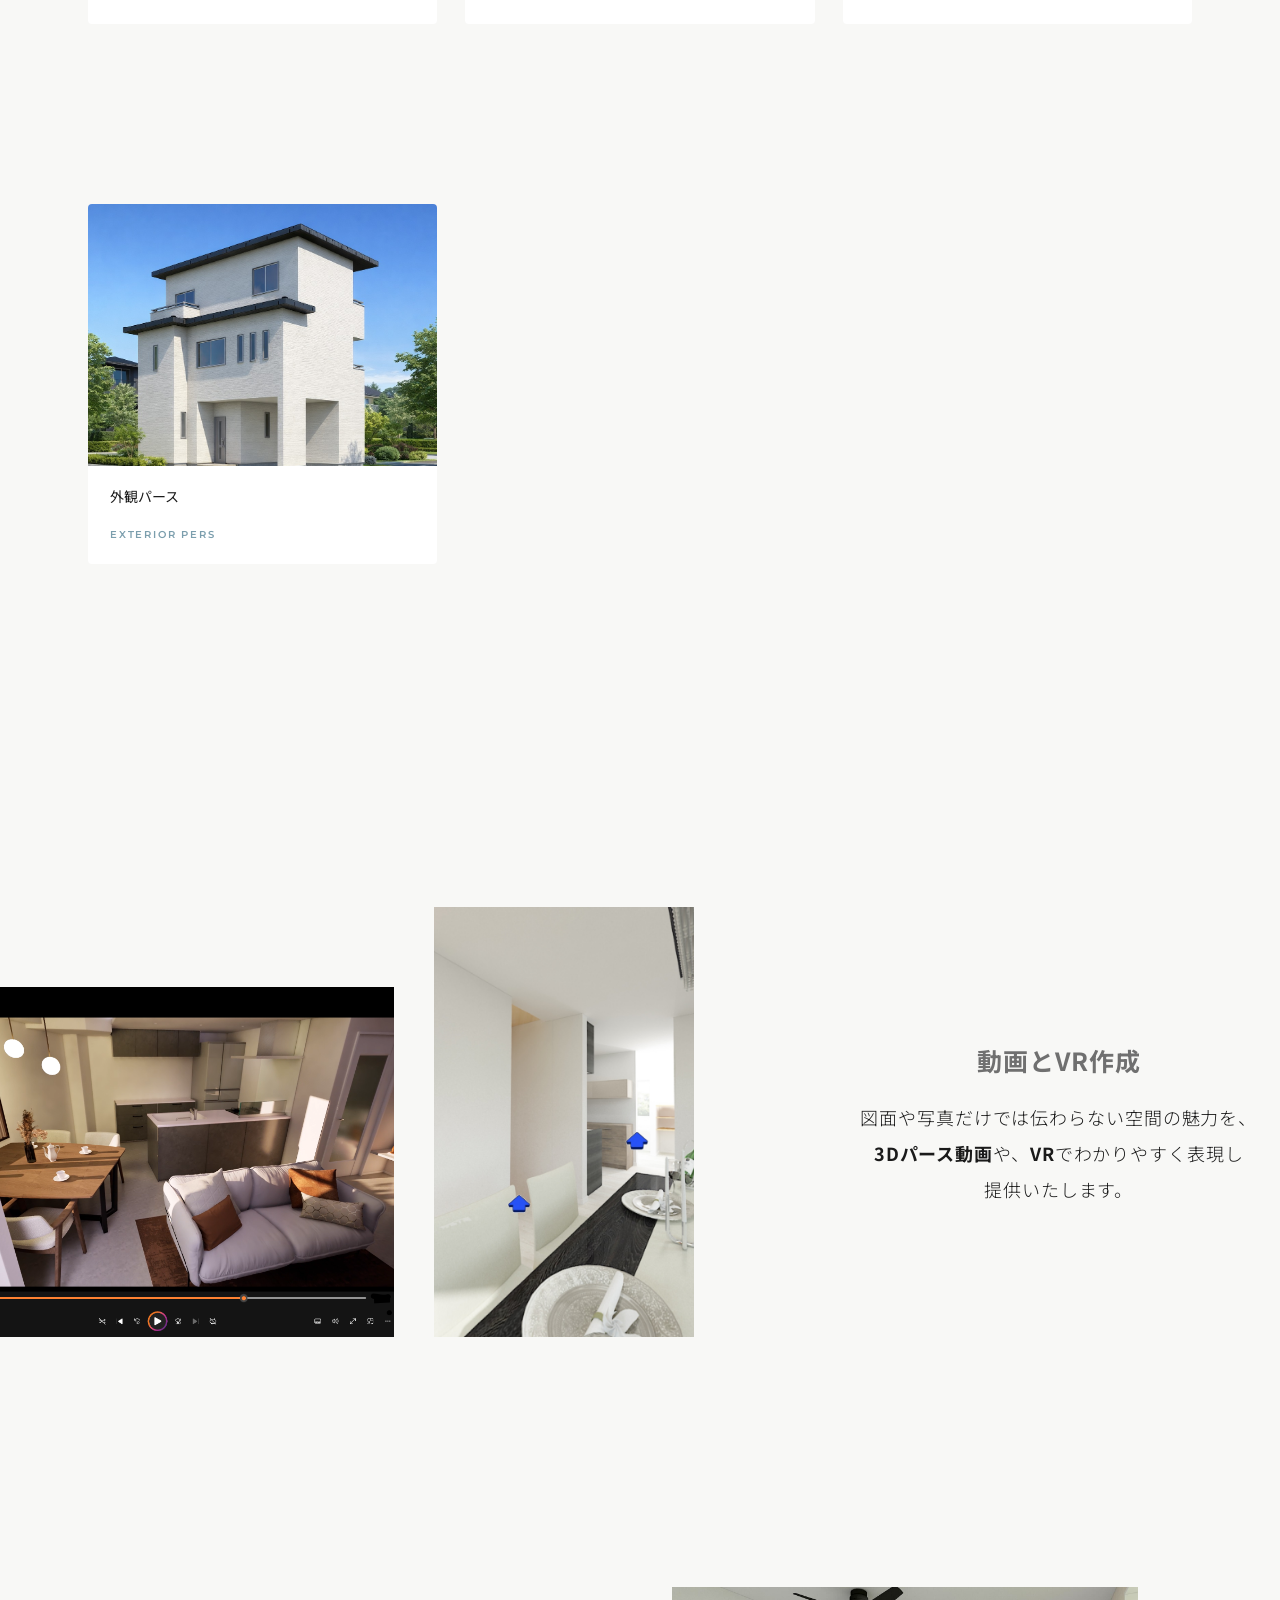
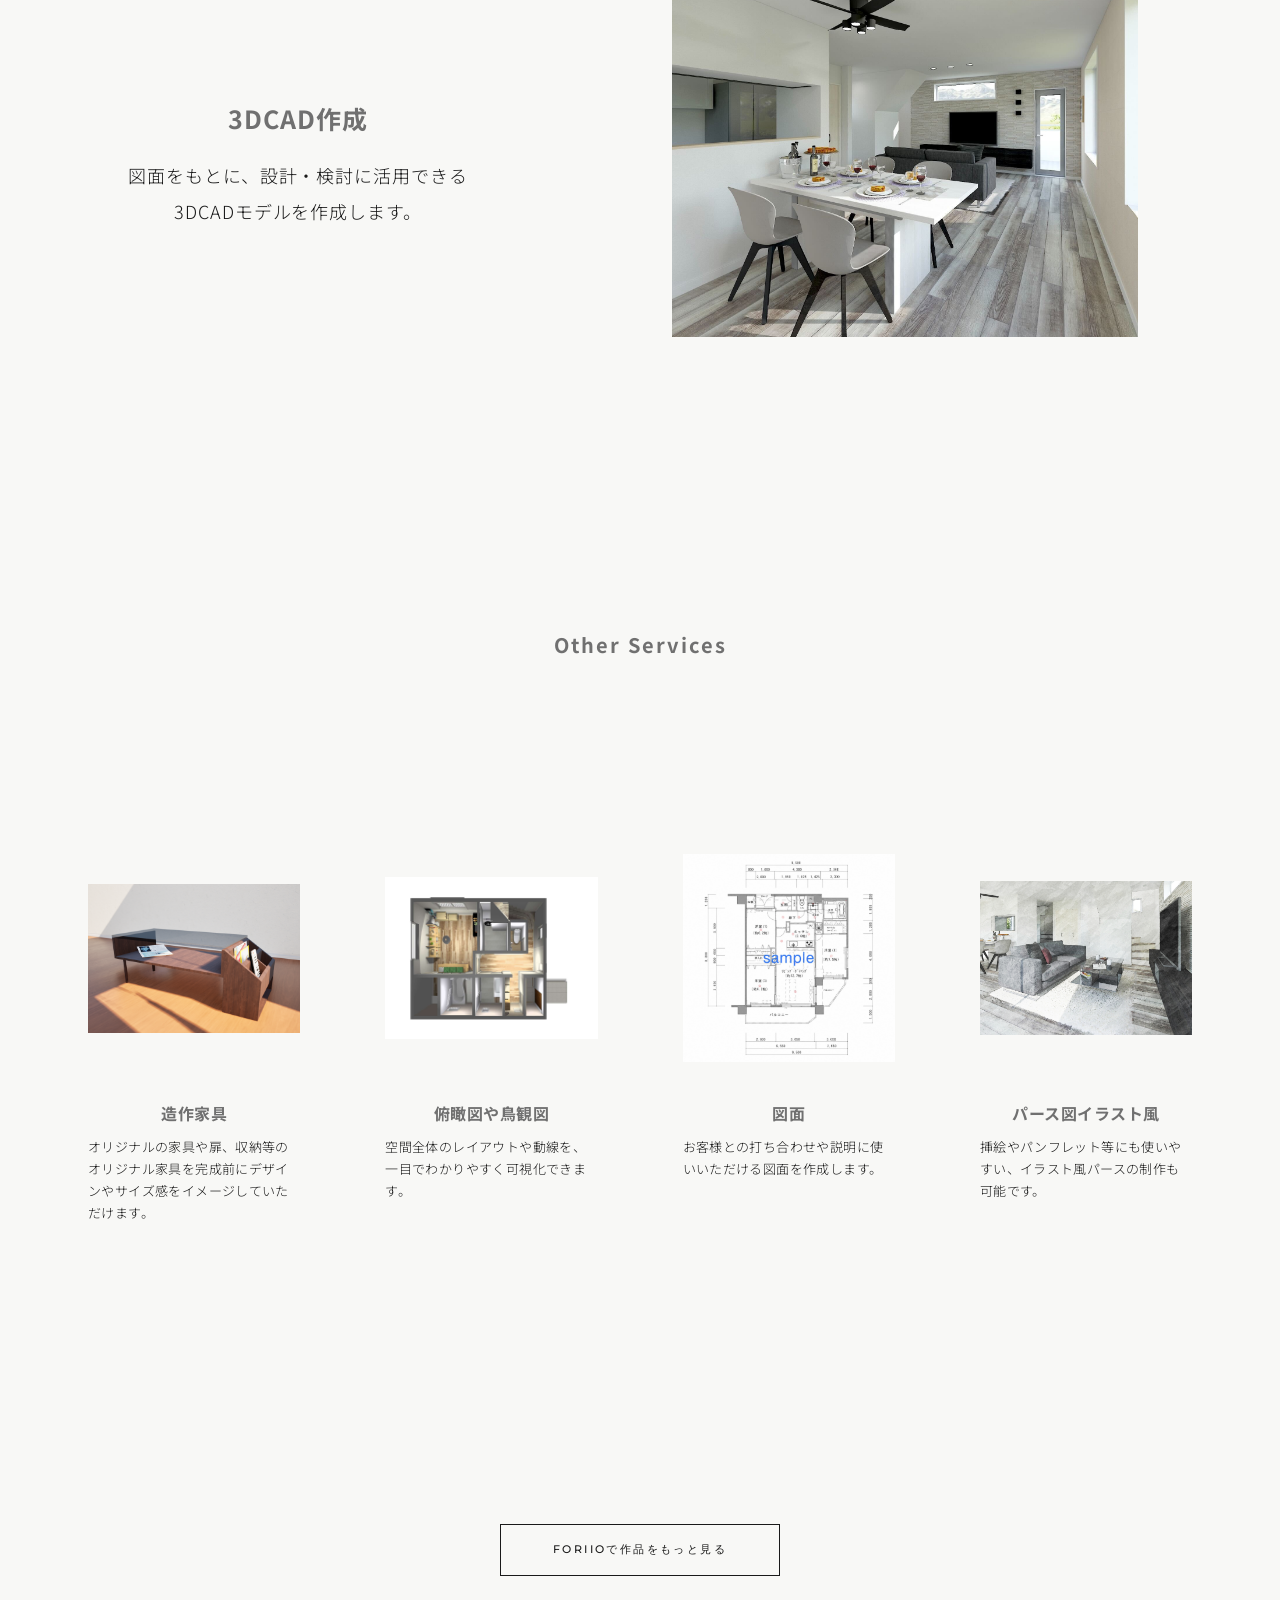
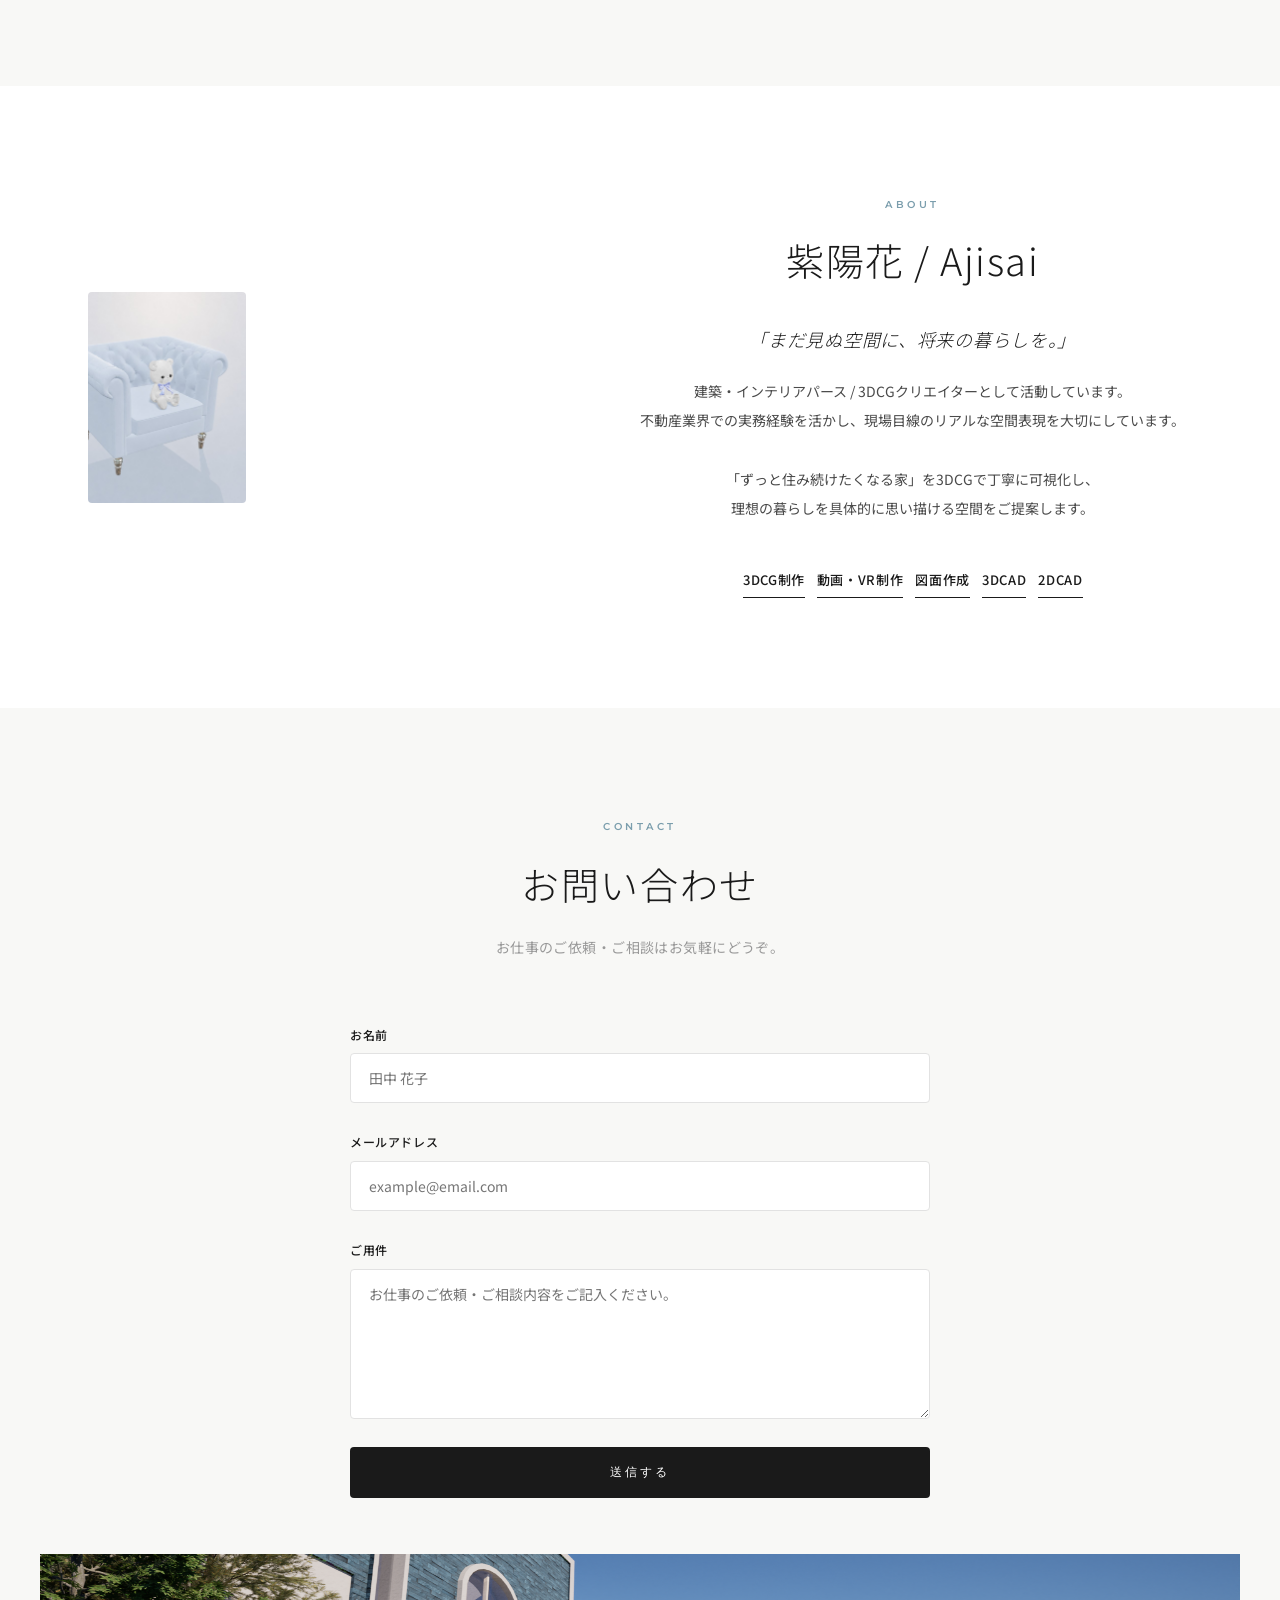
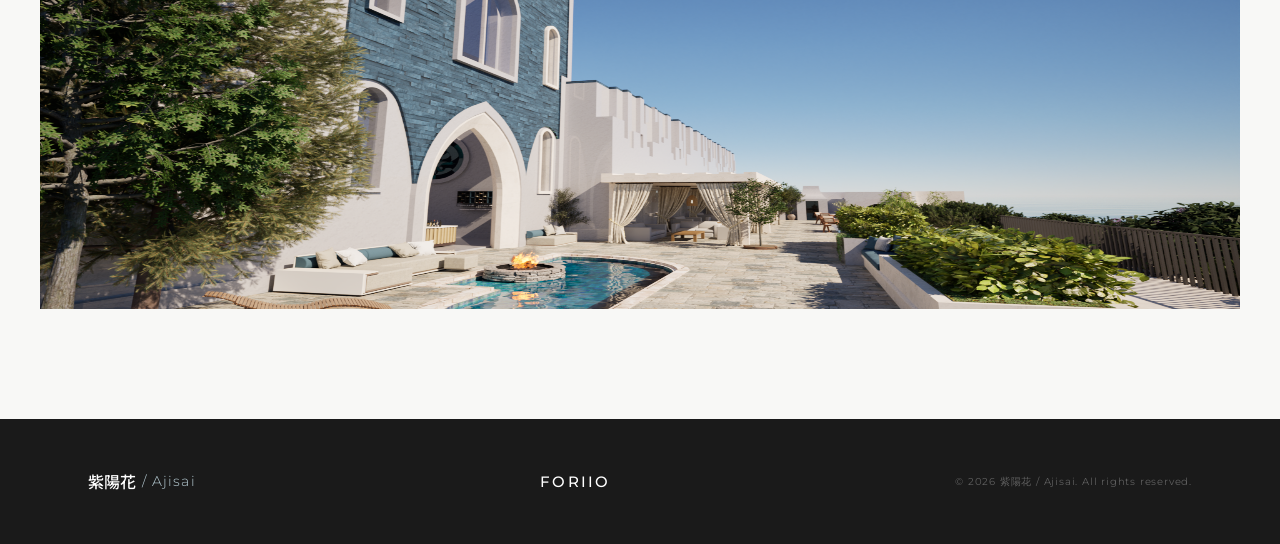
==== commit e2633434: "画像差し替え" ====
--- a/index.html
+++ b/index.html
@@ -159,7 +159,7 @@
                         <p class="furniture-caption-text">空間全体のレイアウトや動線を、一目でわかりやすく可視化できます。</p>
                     </div>
                     <div class="furniture-item">
-                        <img src="images/furniture6.png" alt="図面">
+                        <img src="images/furniture6.jpg" alt="図面">
                         <h4 class="furniture-caption-title">図面</h4>
                         <p class="furniture-caption-text">お客様との打ち合わせや説明に使いいただける図面を作成します。</p>
                     </div>
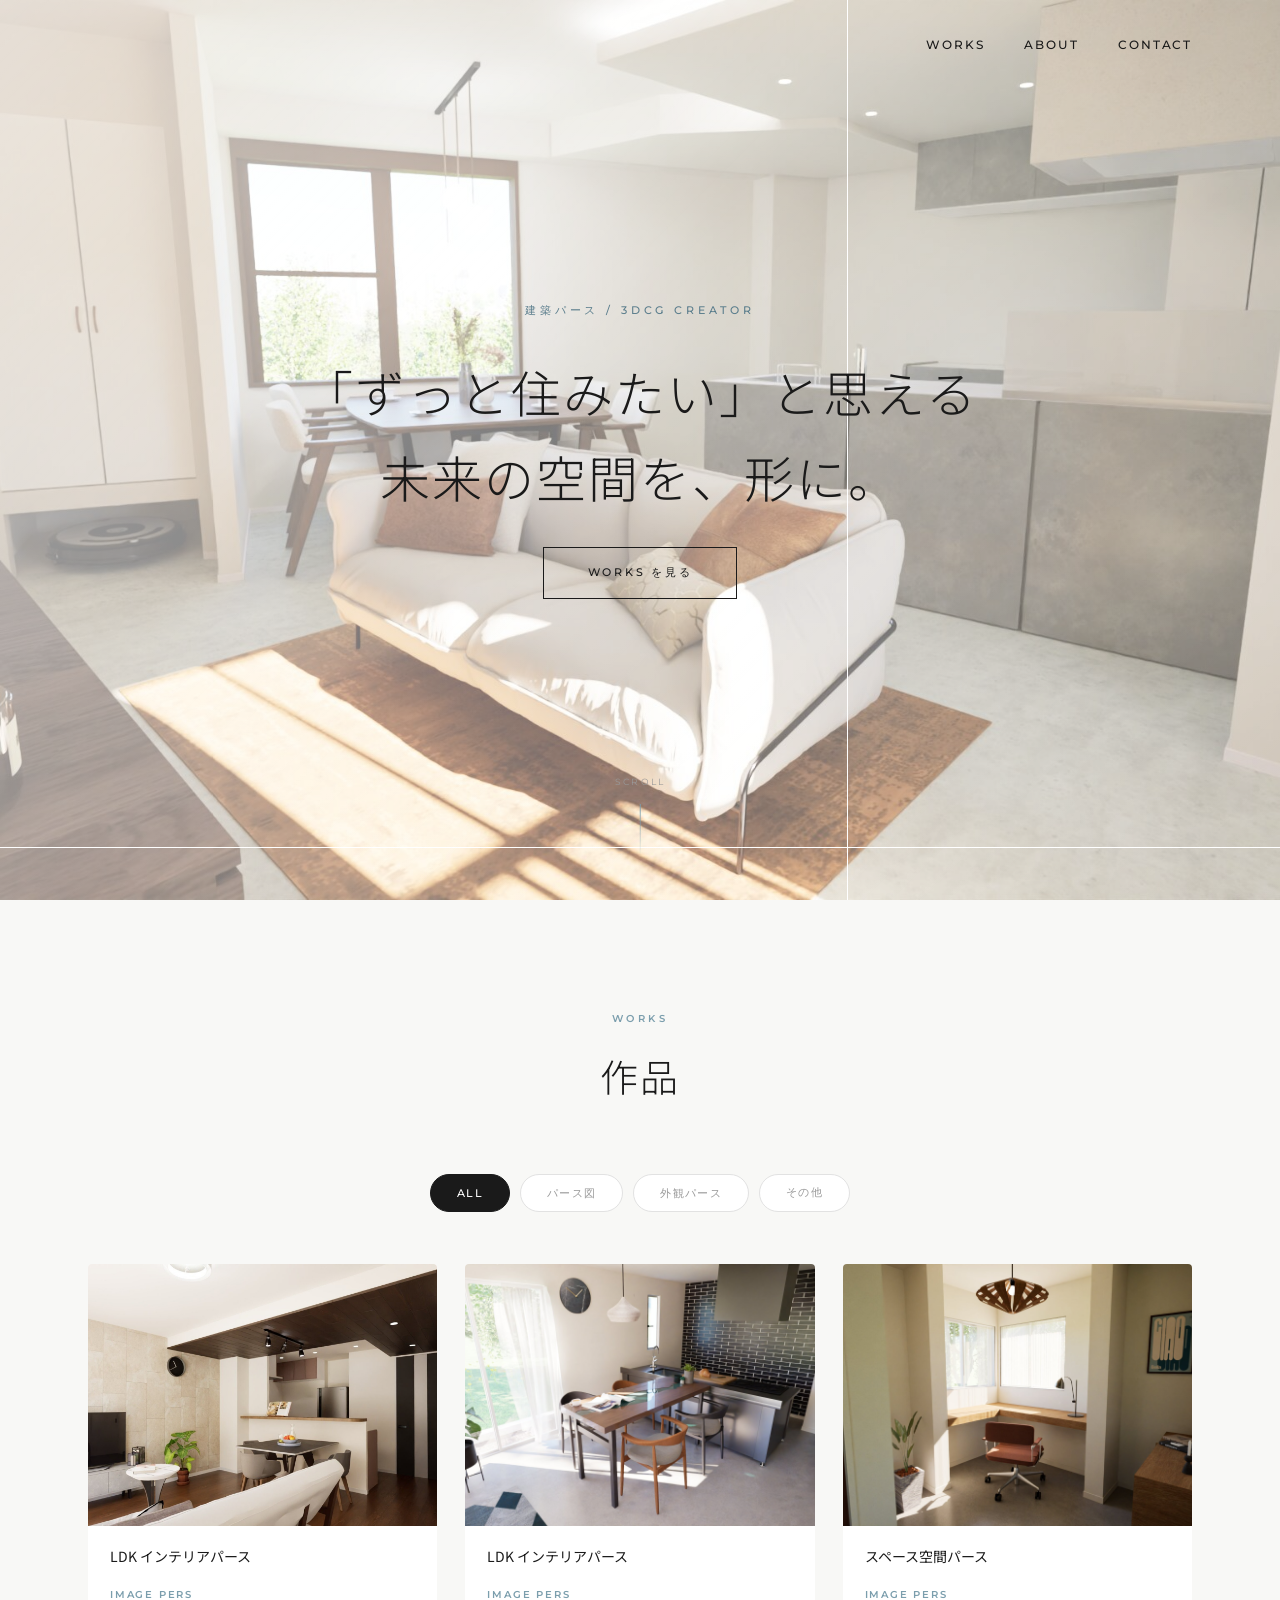
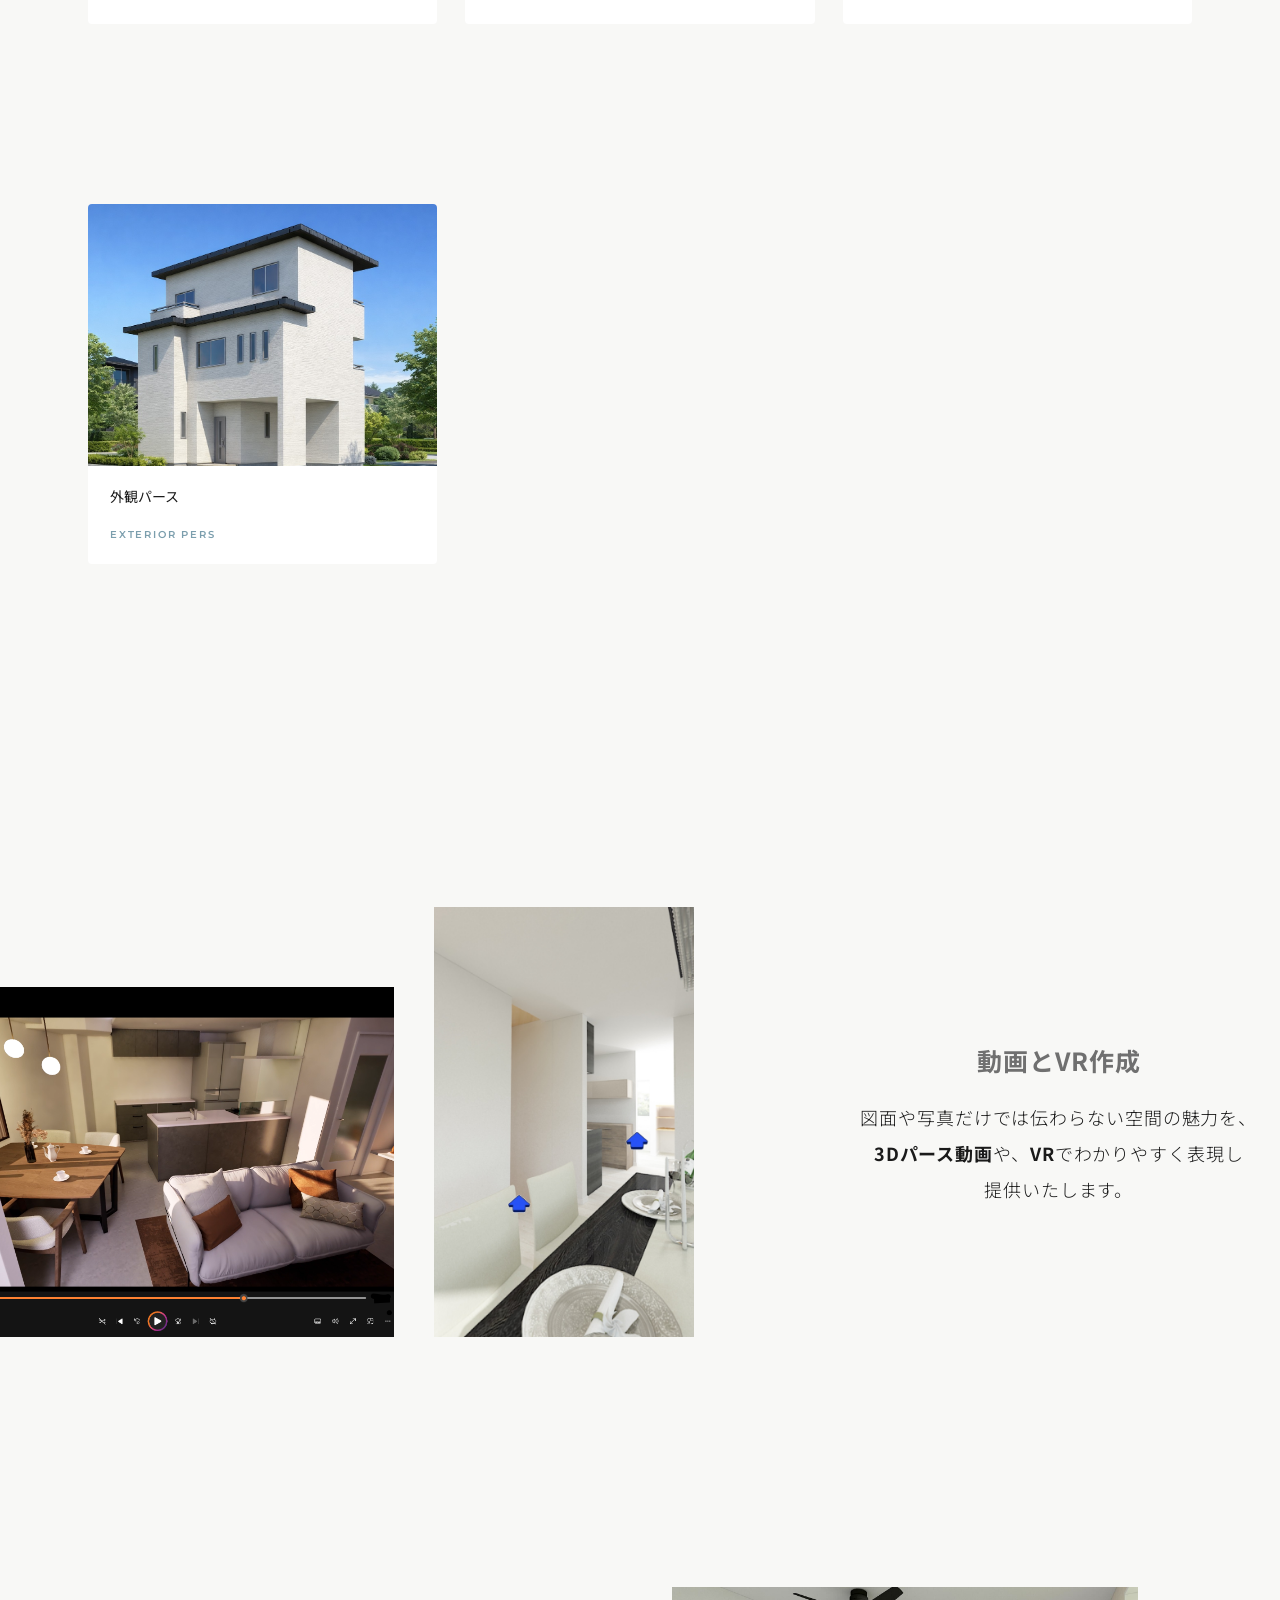
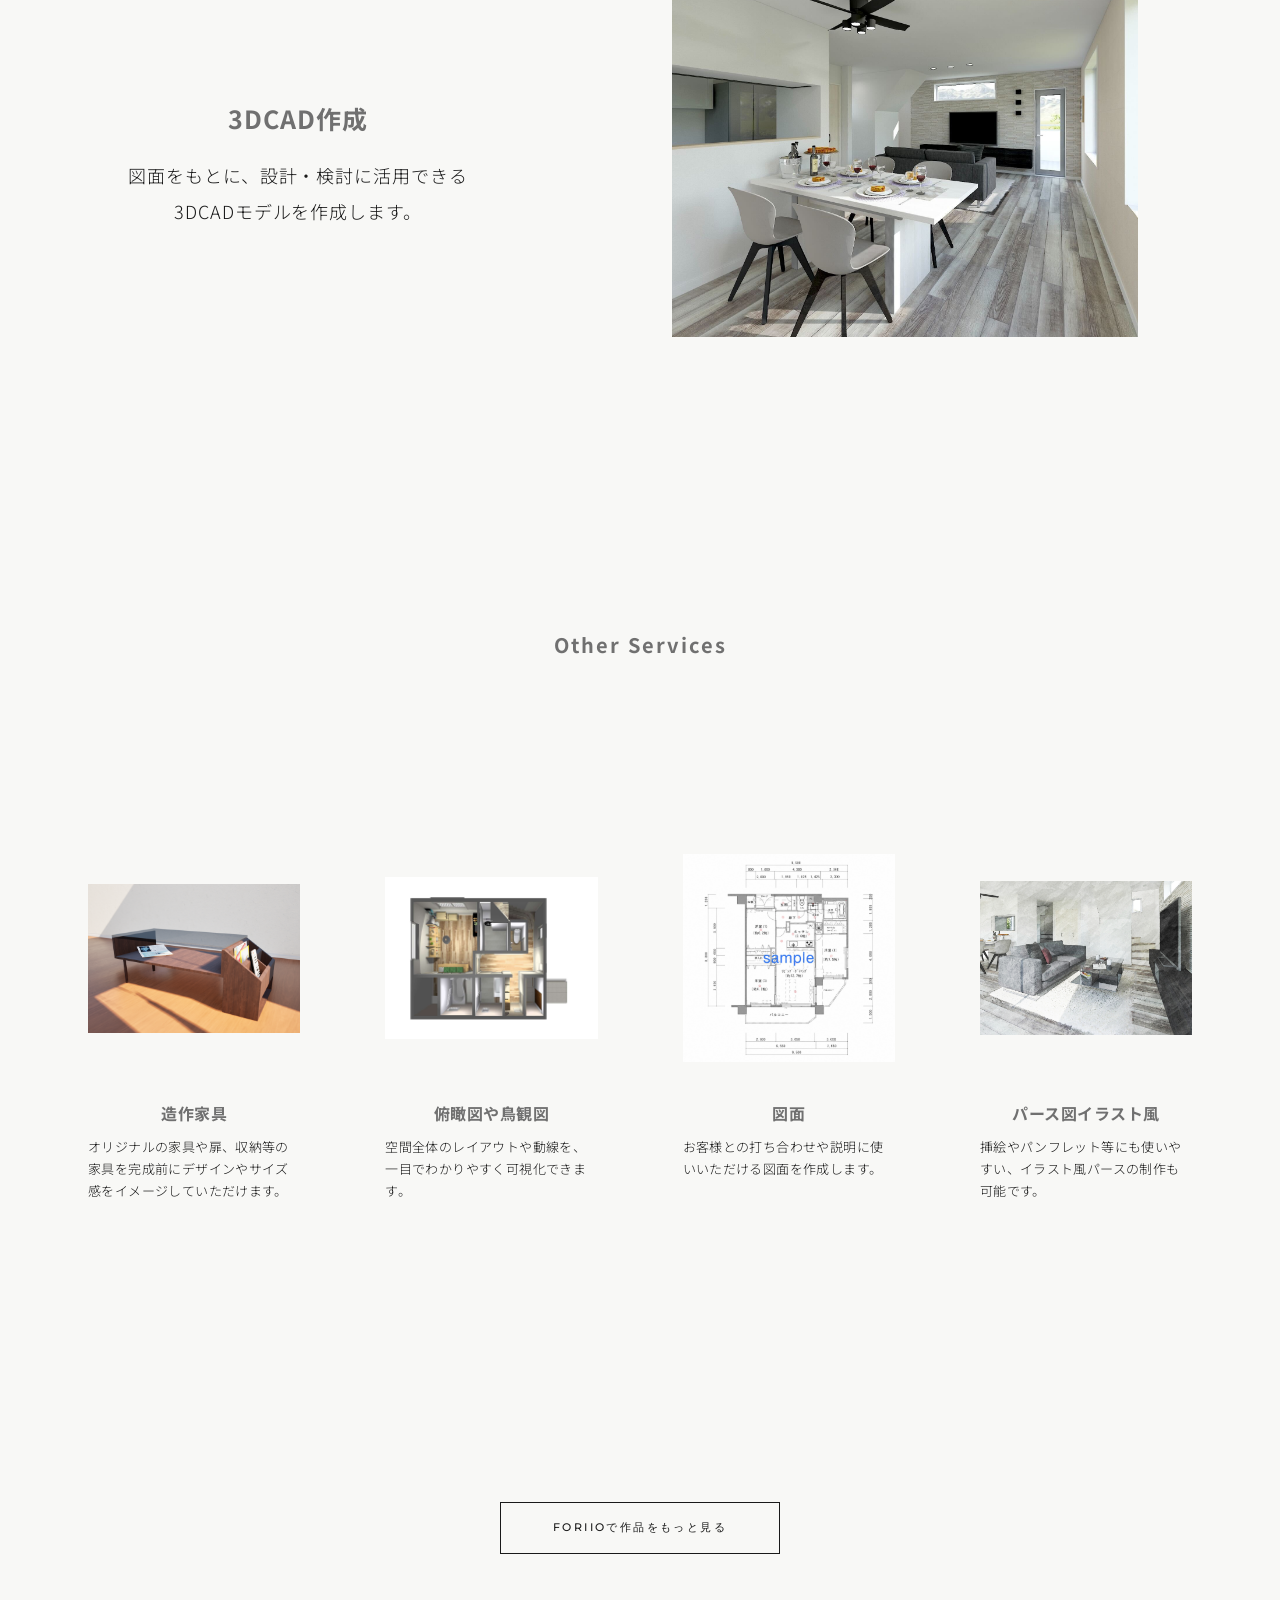
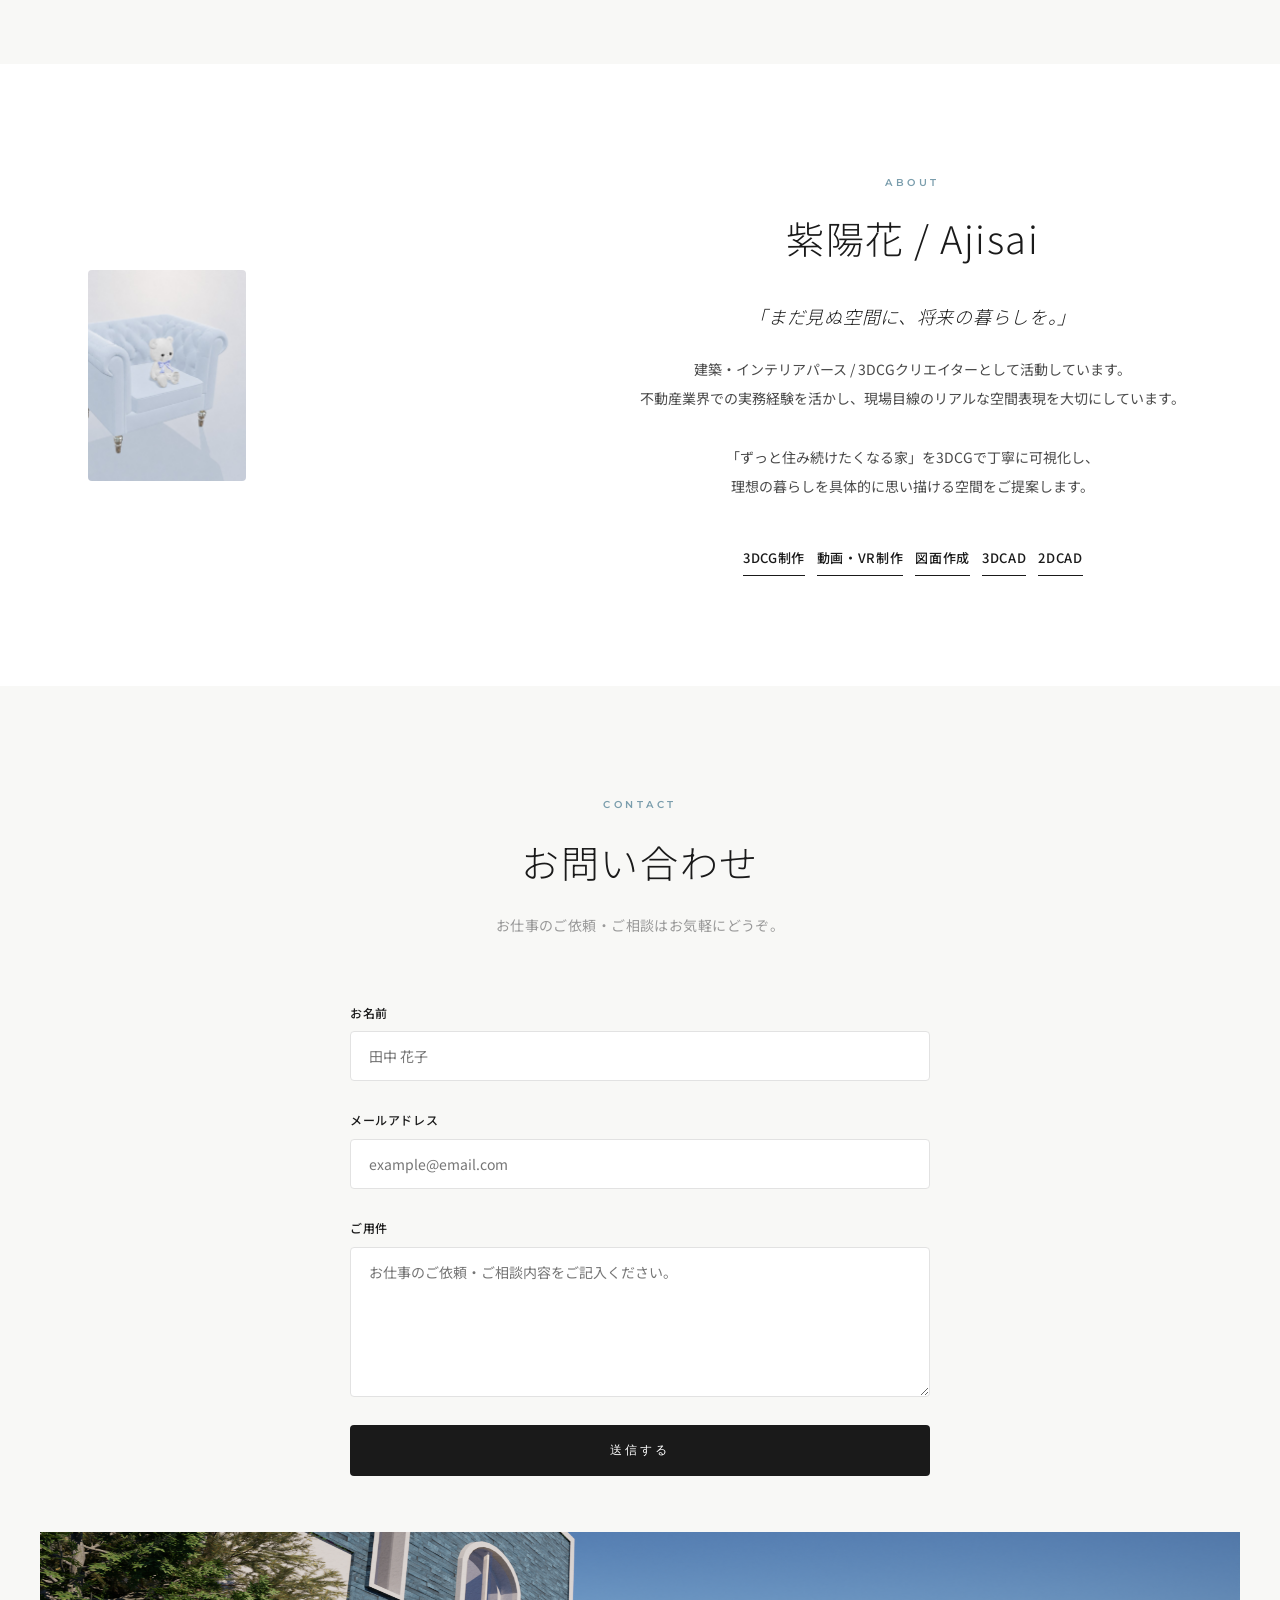
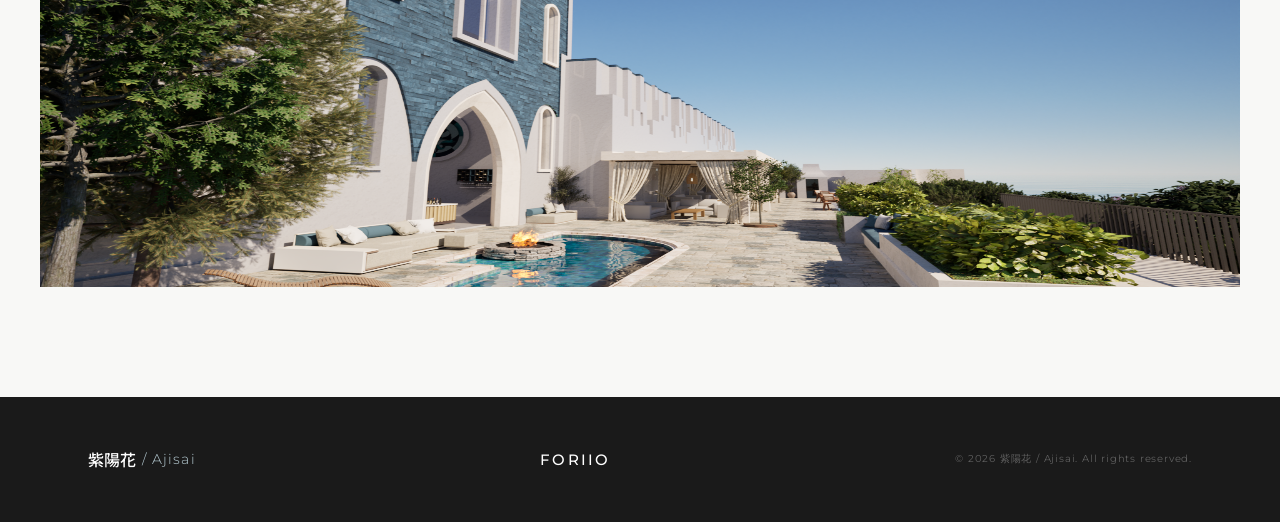
==== commit be5294ee: "全体修正" ====
--- a/index.html
+++ b/index.html
@@ -8,7 +8,7 @@
     <link rel="preconnect" href="https://fonts.googleapis.com">
     <link rel="preconnect" href="https://fonts.gstatic.com" crossorigin>
     <link href="https://fonts.googleapis.com/css2?family=Montserrat:wght@300;400;500;600&family=Noto+Sans+JP:wght@300;400;500&display=swap" rel="stylesheet">
-    <link rel="stylesheet" href="css/style.css?v=51">
+    <link rel="stylesheet" href="css/style.css?v=52">
 </head>
 <body>
 
@@ -151,7 +151,7 @@
                     <div class="furniture-item">
                         <img src="images/furniture4.png" alt="造作家具">
                         <h4 class="furniture-caption-title">造作家具</h4>
-                        <p class="furniture-caption-text">オリジナルの家具や扉、収納等のオリジナル家具を完成前にデザインやサイズ感をイメージしていただけます。</p>
+                        <p class="furniture-caption-text">オリジナルの家具や扉、収納等の家具を完成前にデザインやサイズ感をイメージしていただけます。</p>
                     </div>
                     <div class="furniture-item">
                         <img src="images/furniture5.png" alt="俯瞰図や鳥観図">
@@ -258,6 +258,6 @@
         <img src="" alt="" class="lightbox-img" id="lightboxImg">
     </div>
 
-    <script src="js/main.js?v=2"></script>
+    <script src="js/main.js?v=3"></script>
 </body>
 </html>
--- a/css/style.css
+++ b/css/style.css
@@ -545,6 +545,8 @@
         grid-template-columns: 1fr;
         gap: 32px;
     }
+    .furniture-img3 { order: 1; }
+    .furniture-content2 { order: 2; }
     .furniture-text2 {
         font-size: 15px;
     }
@@ -921,6 +923,13 @@
 }
 
 @media (max-width: 768px) {
-    .lightbox { padding: 24px; }
+    .lightbox { padding: 6px; }
     .lightbox-close { top: 12px; right: 12px; }
-}
+    .lightbox-img { max-width: 99%; max-height: 96%; }
+    .contact-img {
+        width: 100vw;
+        margin-left: calc(-50vw);
+    }
+    .contact { padding-bottom: 0; }
+    .footer { padding: 24px 0; }
+}
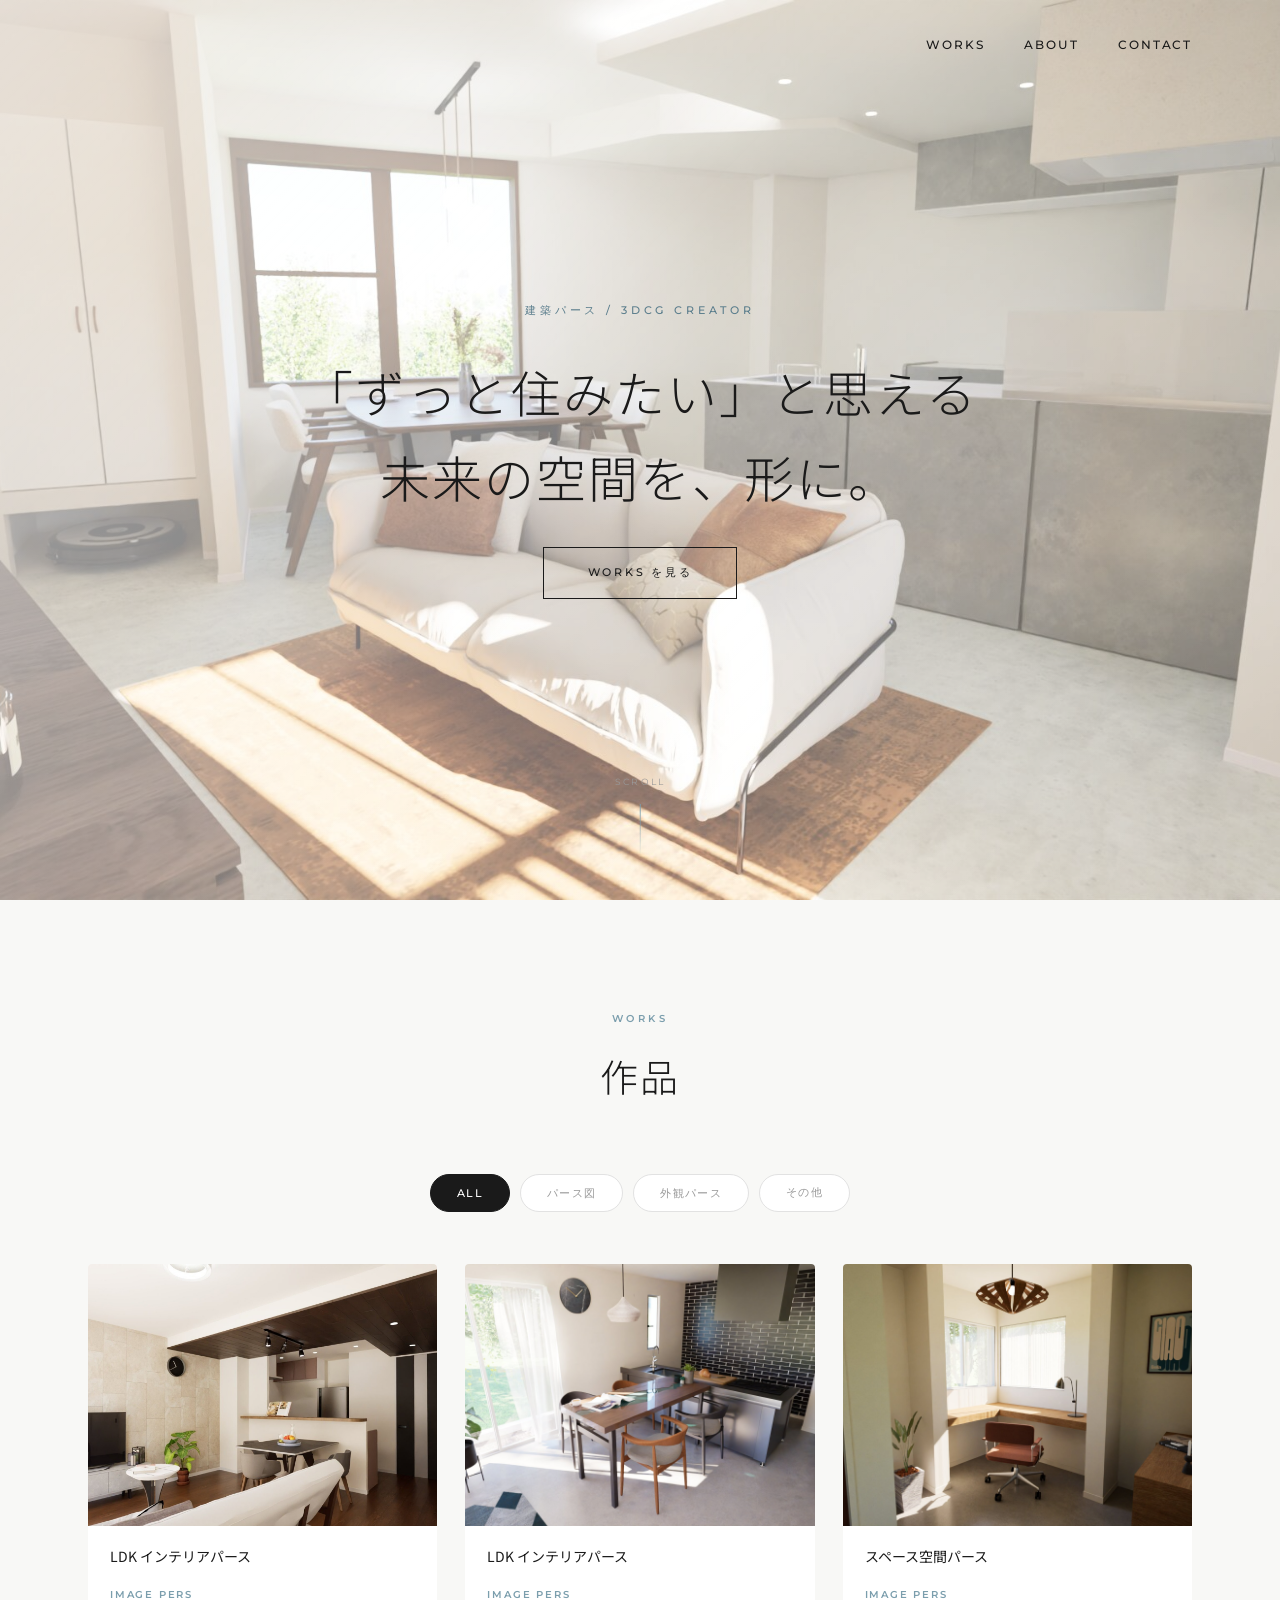
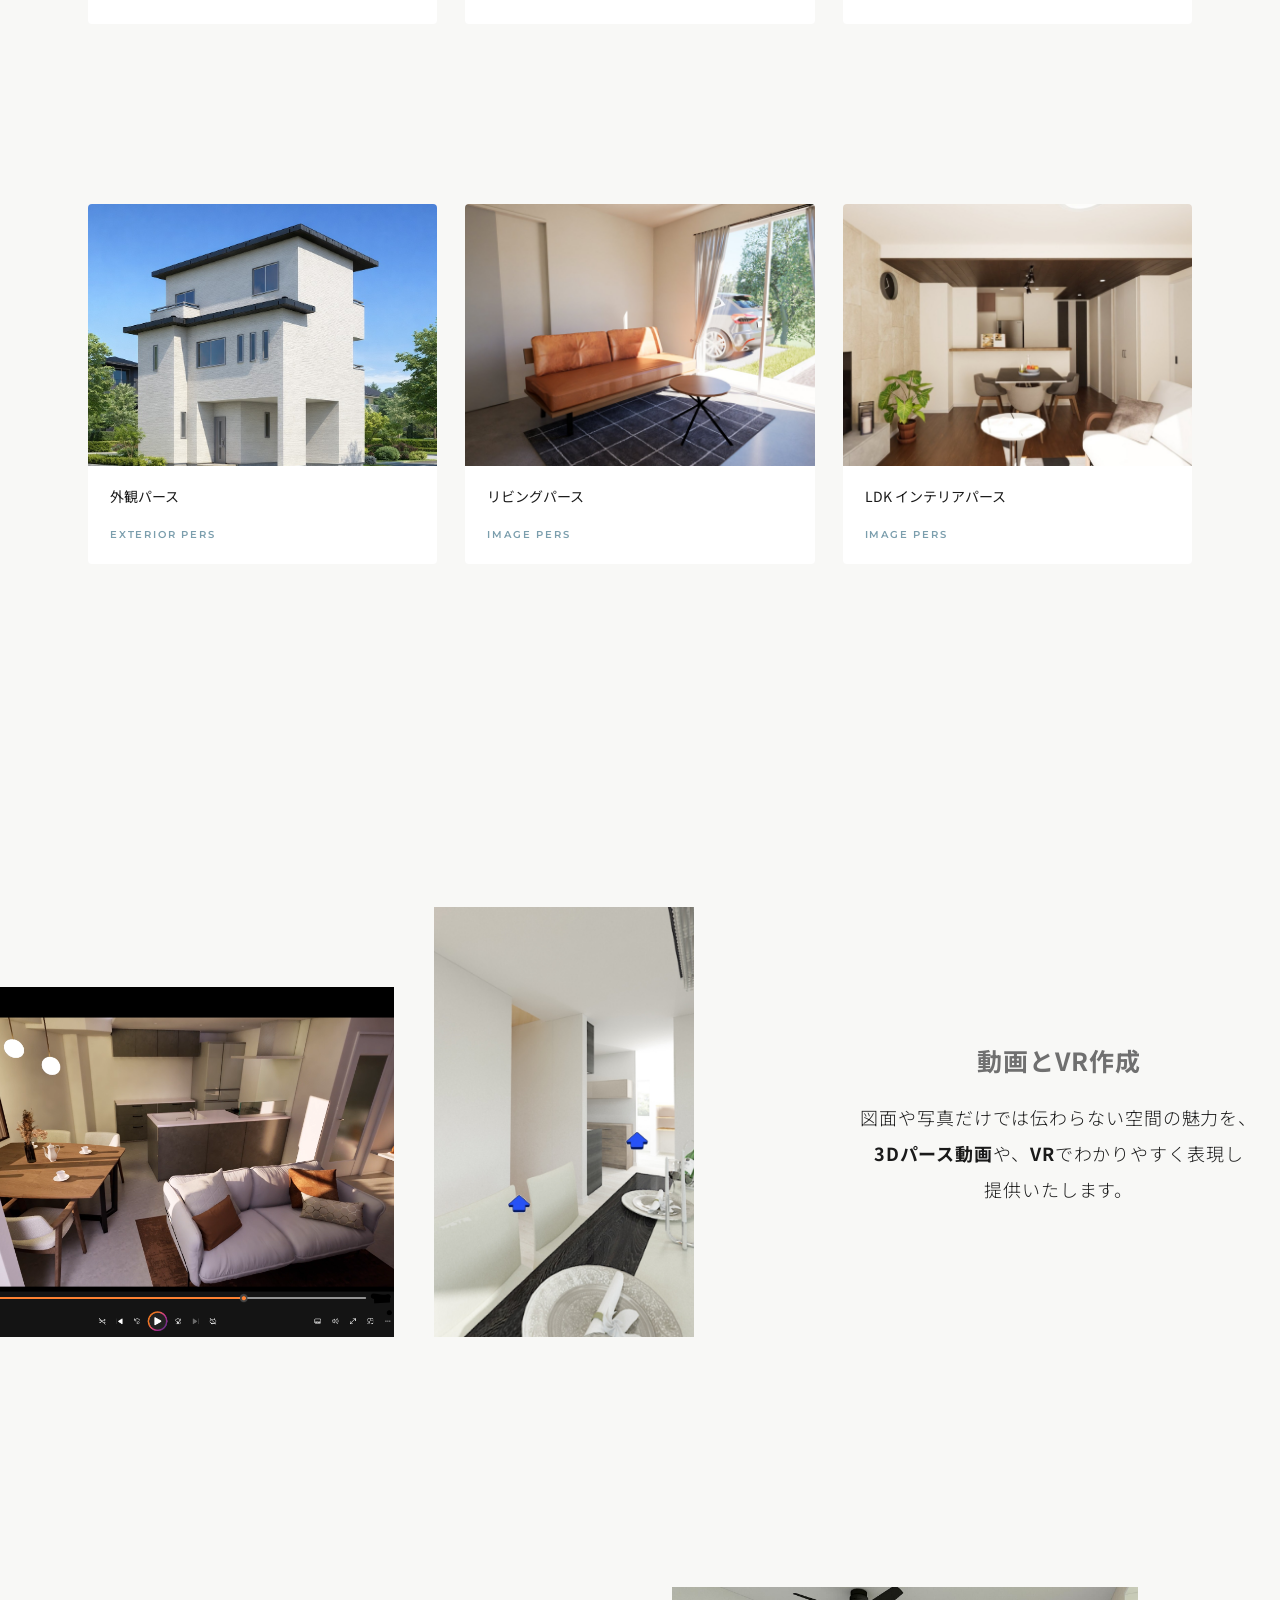
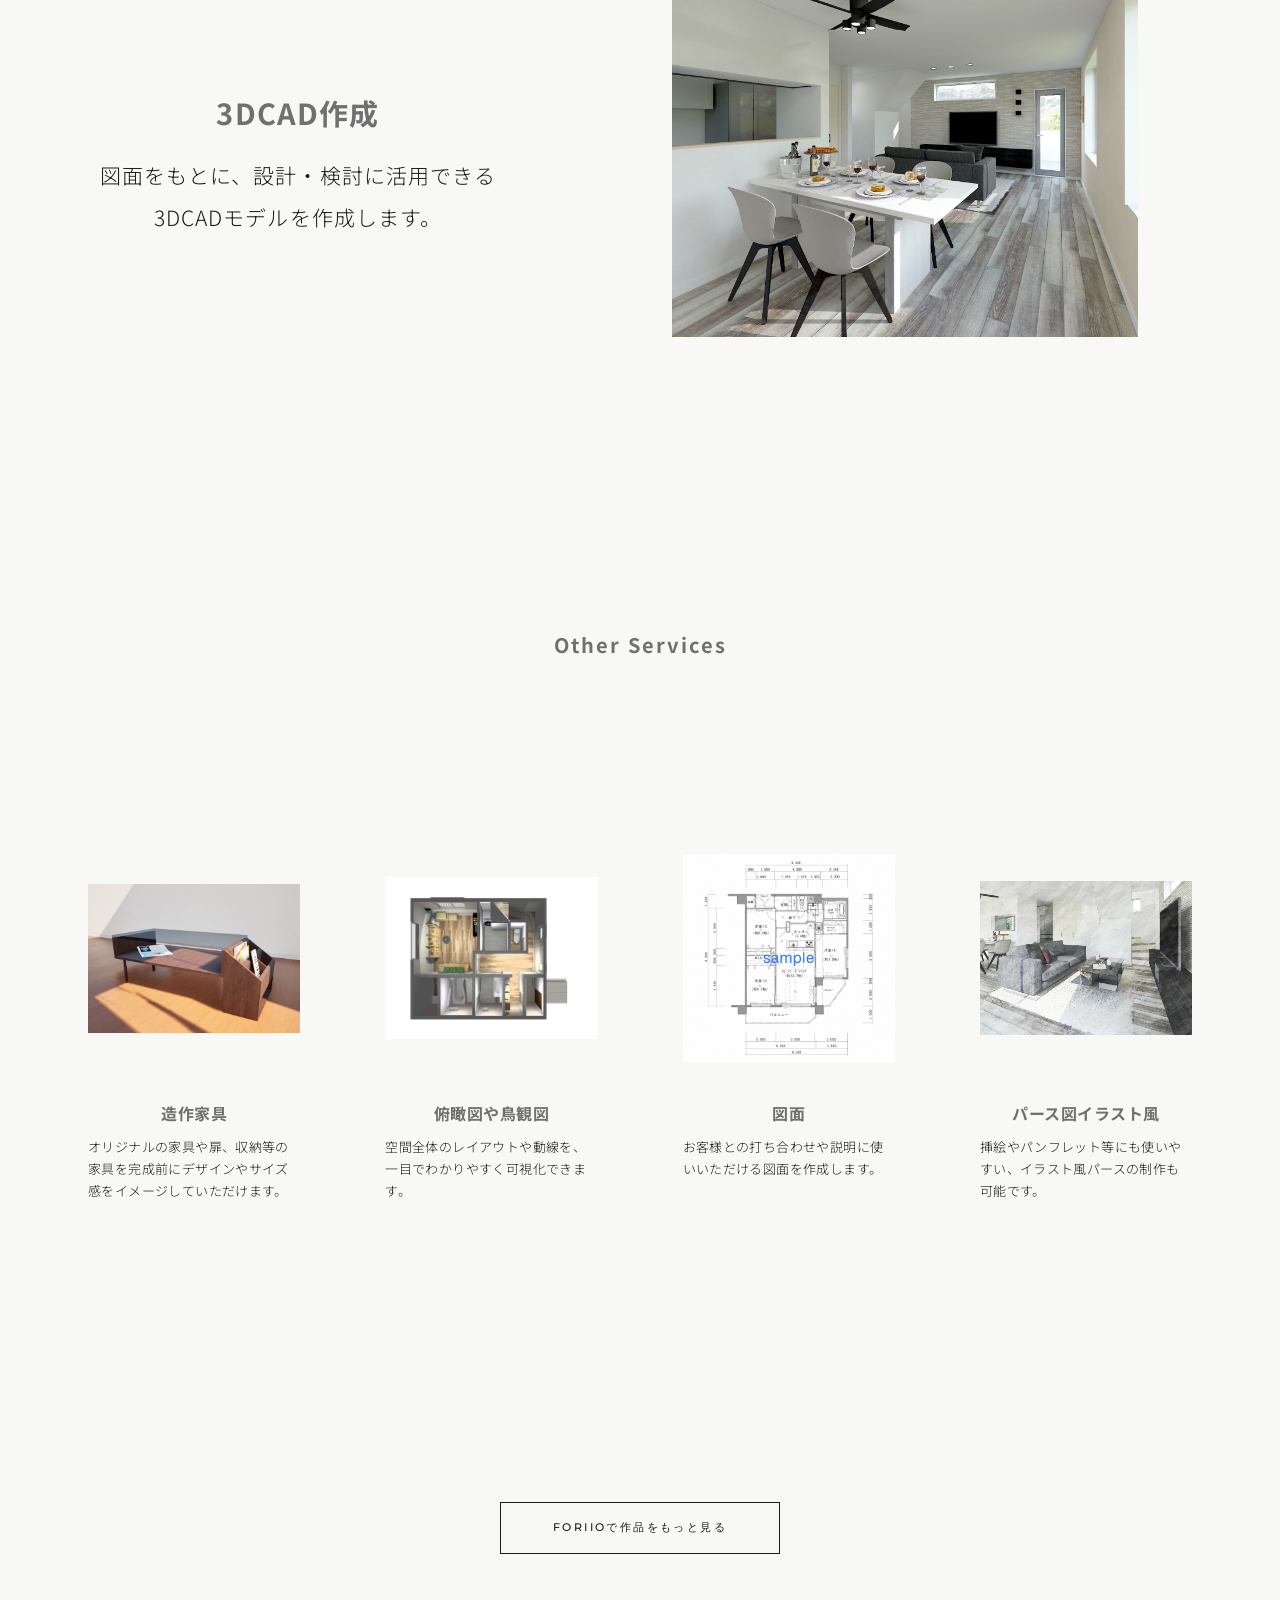
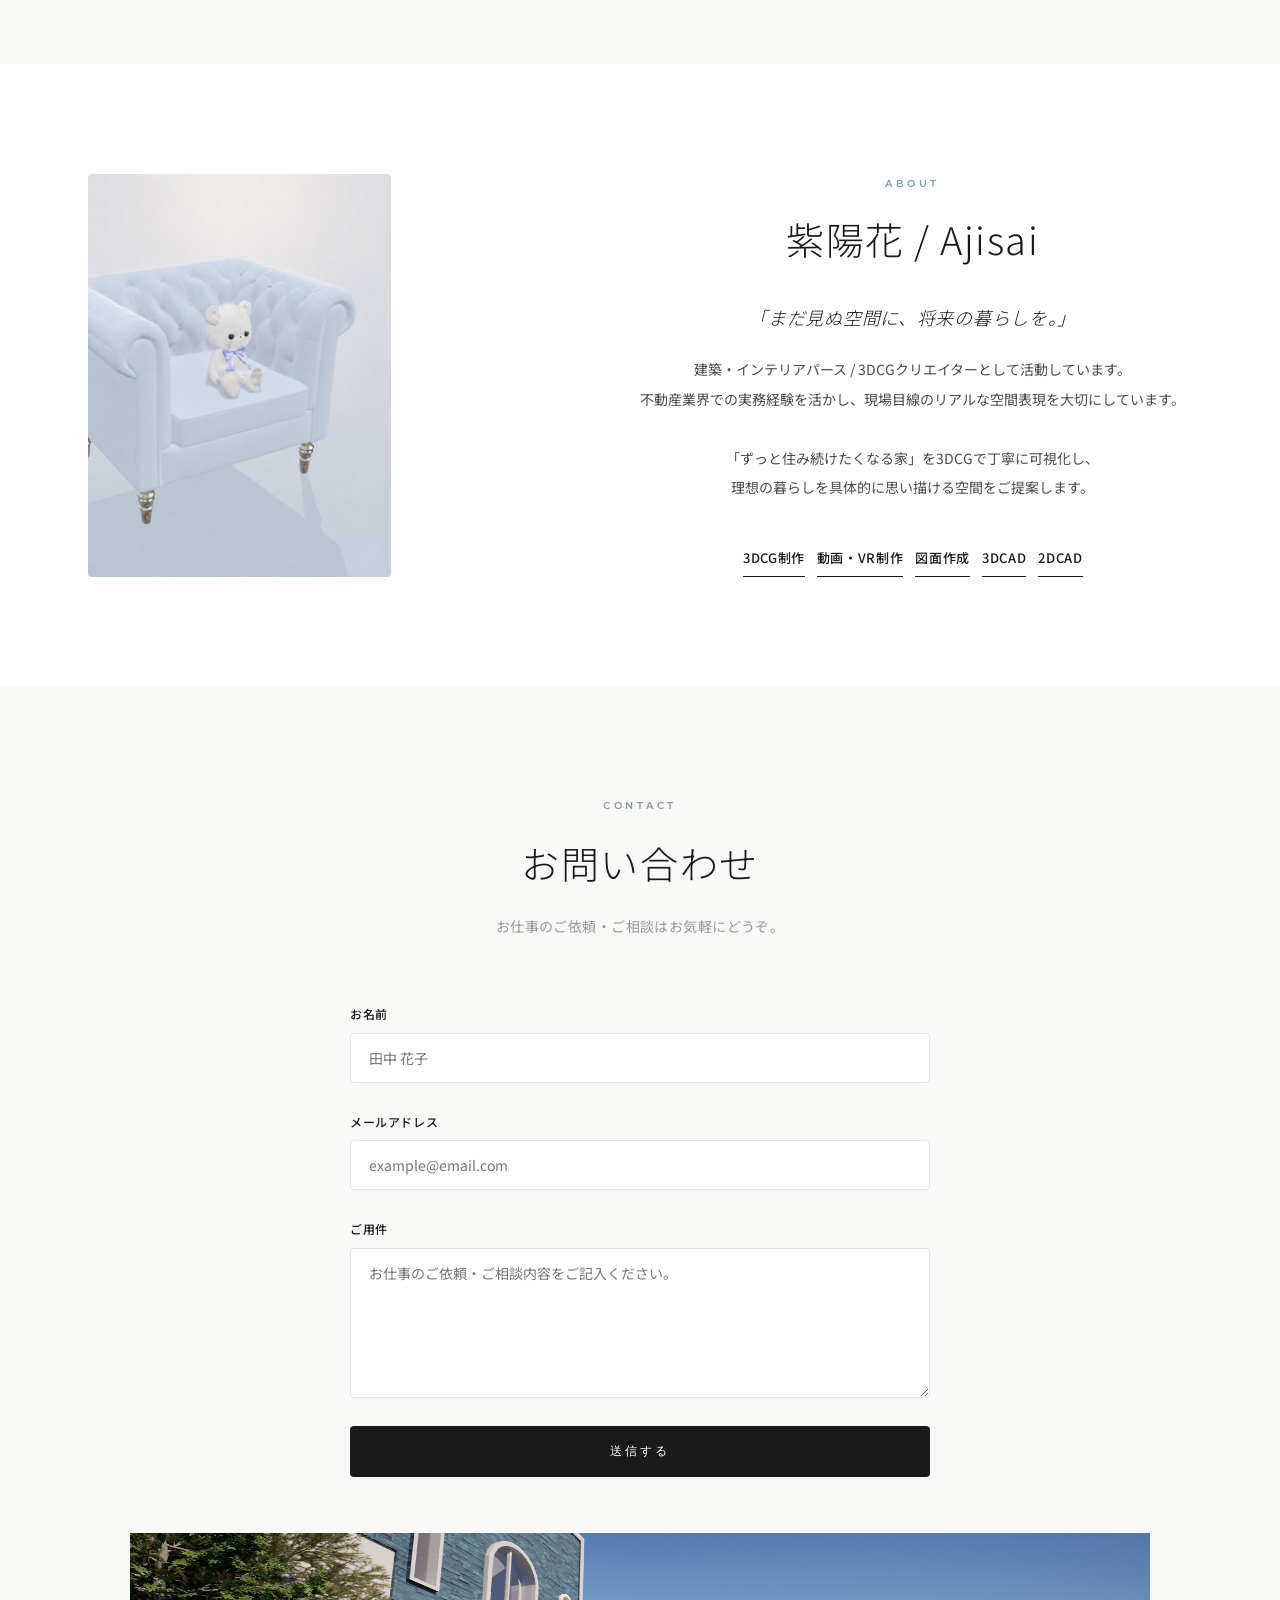
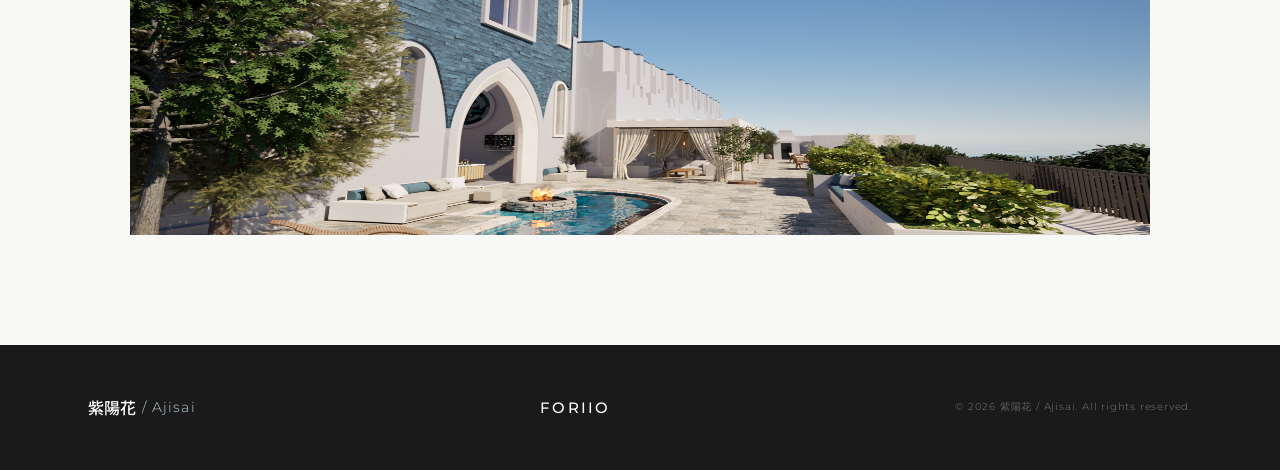
==== commit b7cc3636: "更新" ====
--- a/index.html
+++ b/index.html
@@ -8,7 +8,7 @@
     <link rel="preconnect" href="https://fonts.googleapis.com">
     <link rel="preconnect" href="https://fonts.gstatic.com" crossorigin>
     <link href="https://fonts.googleapis.com/css2?family=Montserrat:wght@300;400;500;600&family=Noto+Sans+JP:wght@300;400;500&display=swap" rel="stylesheet">
-    <link rel="stylesheet" href="css/style.css?v=52">
+    <link rel="stylesheet" href="css/style.css?v=55">
 </head>
 <body>
 
@@ -108,6 +108,28 @@
                     <div class="work-info">
                         <h3>外観パース</h3>
                         <span class="work-tag">EXTERIOR PERS</span>
+                    </div>
+                </div>
+
+                <div class="work-card reveal pc-only" data-category="cad">
+                    <div class="work-img-wrap">
+                        <img src="images/work4.jpg" alt="リビングパース">
+                        <div class="work-overlay"><span>View</span></div>
+                    </div>
+                    <div class="work-info">
+                        <h3>リビングパース</h3>
+                        <span class="work-tag">IMAGE PERS</span>
+                    </div>
+                </div>
+
+                <div class="work-card reveal pc-only" data-category="cad">
+                    <div class="work-img-wrap">
+                        <img src="images/work5.jpg" alt="LDK インテリアパース">
+                        <div class="work-overlay"><span>View</span></div>
+                    </div>
+                    <div class="work-info">
+                        <h3>LDK インテリアパース</h3>
+                        <span class="work-tag">IMAGE PERS</span>
                     </div>
                 </div>
 
--- a/css/style.css
+++ b/css/style.css
@@ -463,7 +463,7 @@
     text-align: center;
 }
 .furniture-heading2 {
-    font-size: 25px;
+    font-size: 29px;
     font-weight: 700;
     color: var(--greige);
     letter-spacing: 0.04em;
@@ -527,7 +527,7 @@
     max-width: 420px;
 }
 .furniture-text2 {
-    font-size: 18px;
+    font-size: 21px;
     font-weight: 300;
     line-height: 2;
     color: var(--dark);
@@ -547,6 +547,9 @@
     }
     .furniture-img3 { order: 1; }
     .furniture-content2 { order: 2; }
+    .furniture-heading2 {
+        font-size: 25px;
+    }
     .furniture-text2 {
         font-size: 15px;
     }
@@ -650,7 +653,7 @@
 }
 .about-img img {
     width: 100%;
-    max-width: 34%;
+    max-width: 65%;
     aspect-ratio: 3 / 4;
     object-fit: cover;
     border-radius: var(--radius);
@@ -748,10 +751,10 @@
     transform: translateY(-2px);
 }
 .contact-img {
-    width: calc(100vw - 80px);
+    width: calc(100vw - 260px);
     position: relative;
     left: 50%;
-    margin-left: calc(-50vw + 40px);
+    margin-left: calc(-50vw + 130px);
     margin-top: 56px;
 }
 .contact-img img {
@@ -835,6 +838,7 @@
     .nav-toggle { display: flex; }
 
     .works-grid { grid-template-columns: 1fr; row-gap: 64px; }
+    .pc-only { display: none; }
 
     .furniture-section { margin-top: 100px; }
     .furniture-section2 { margin-top: 80px; }
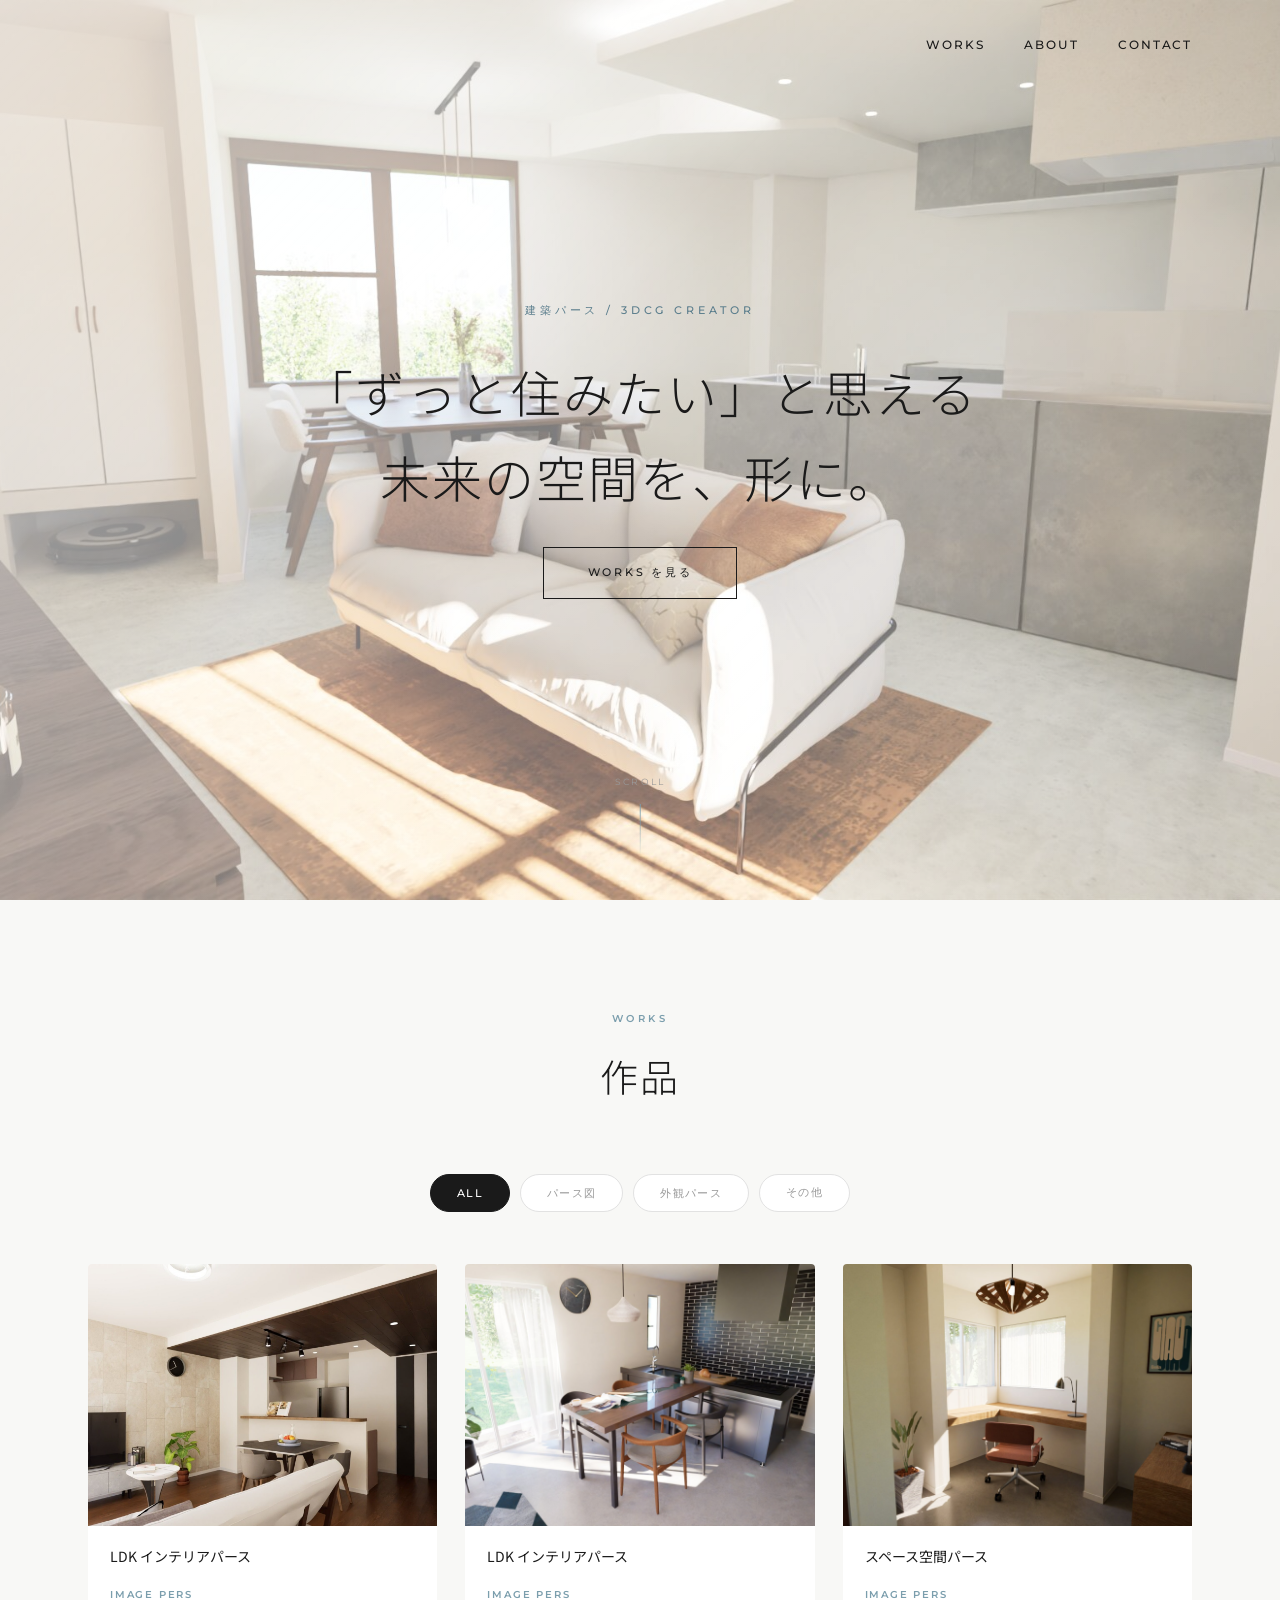
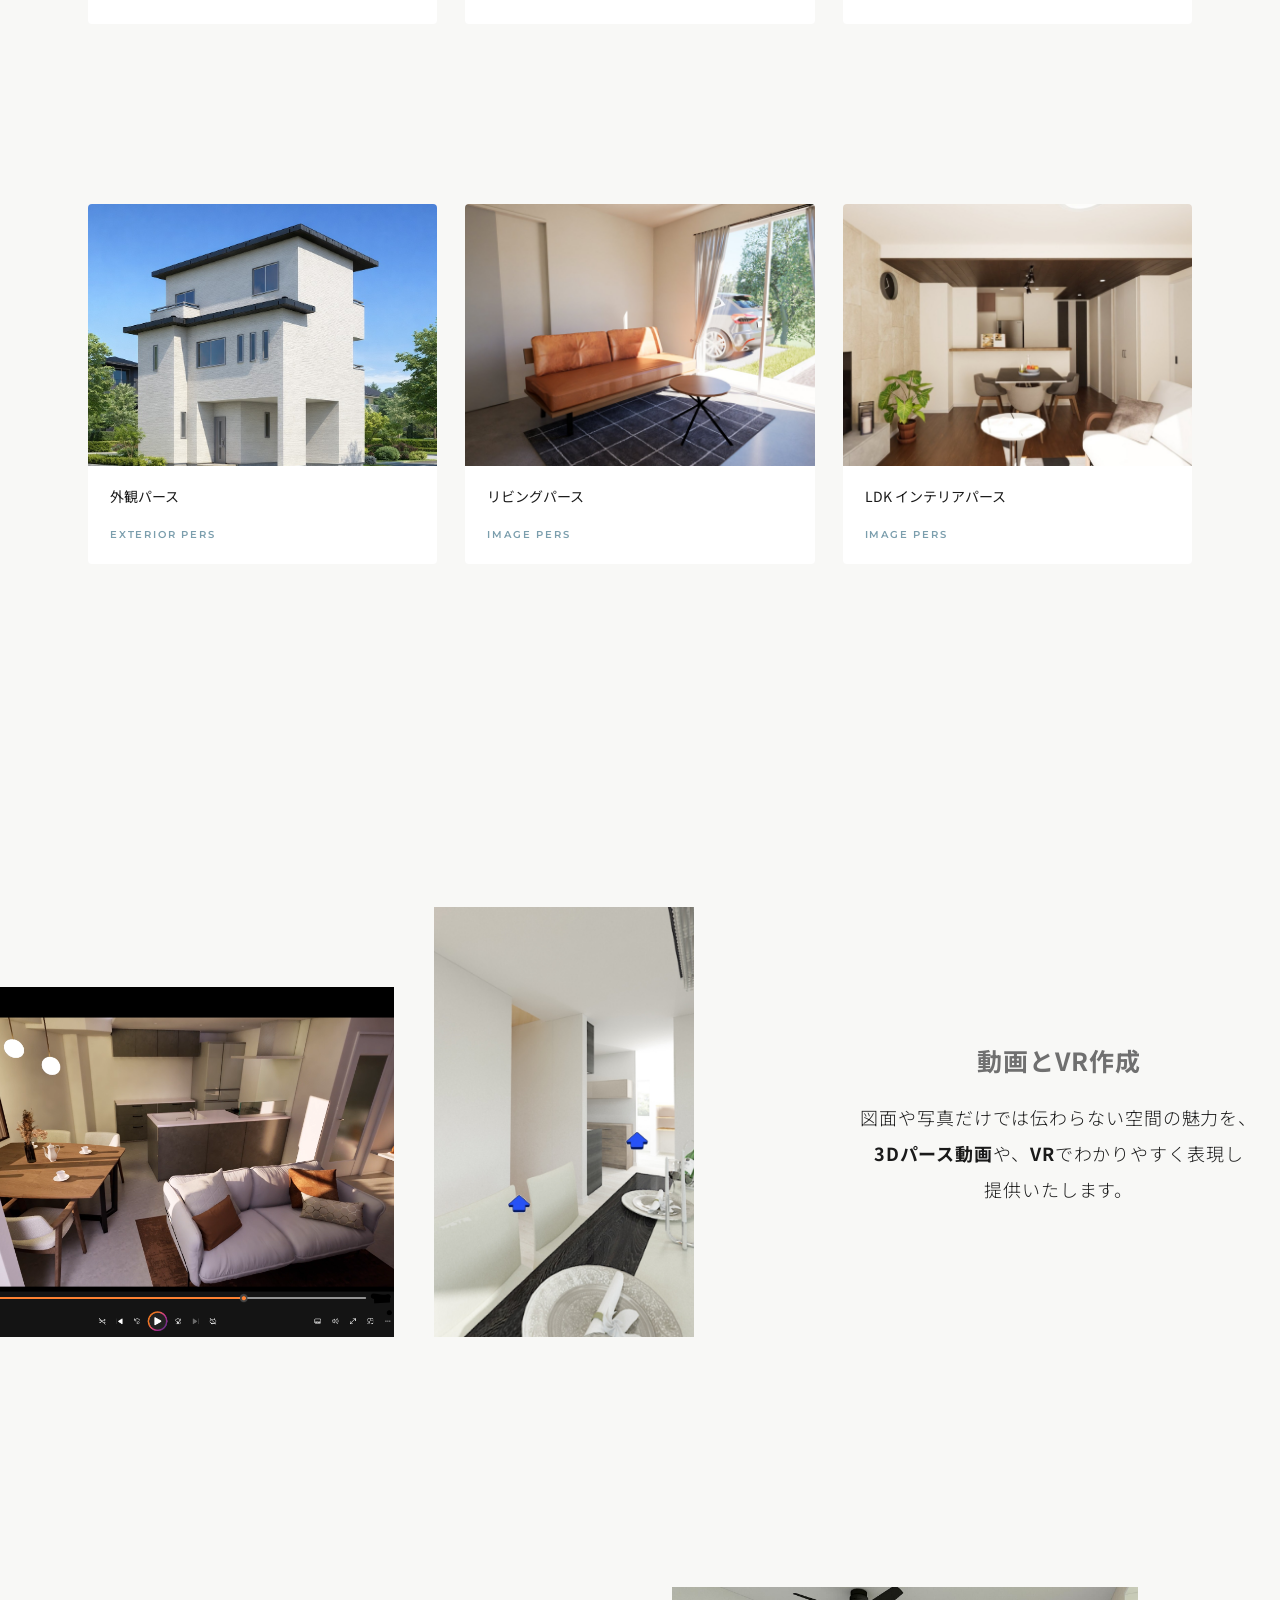
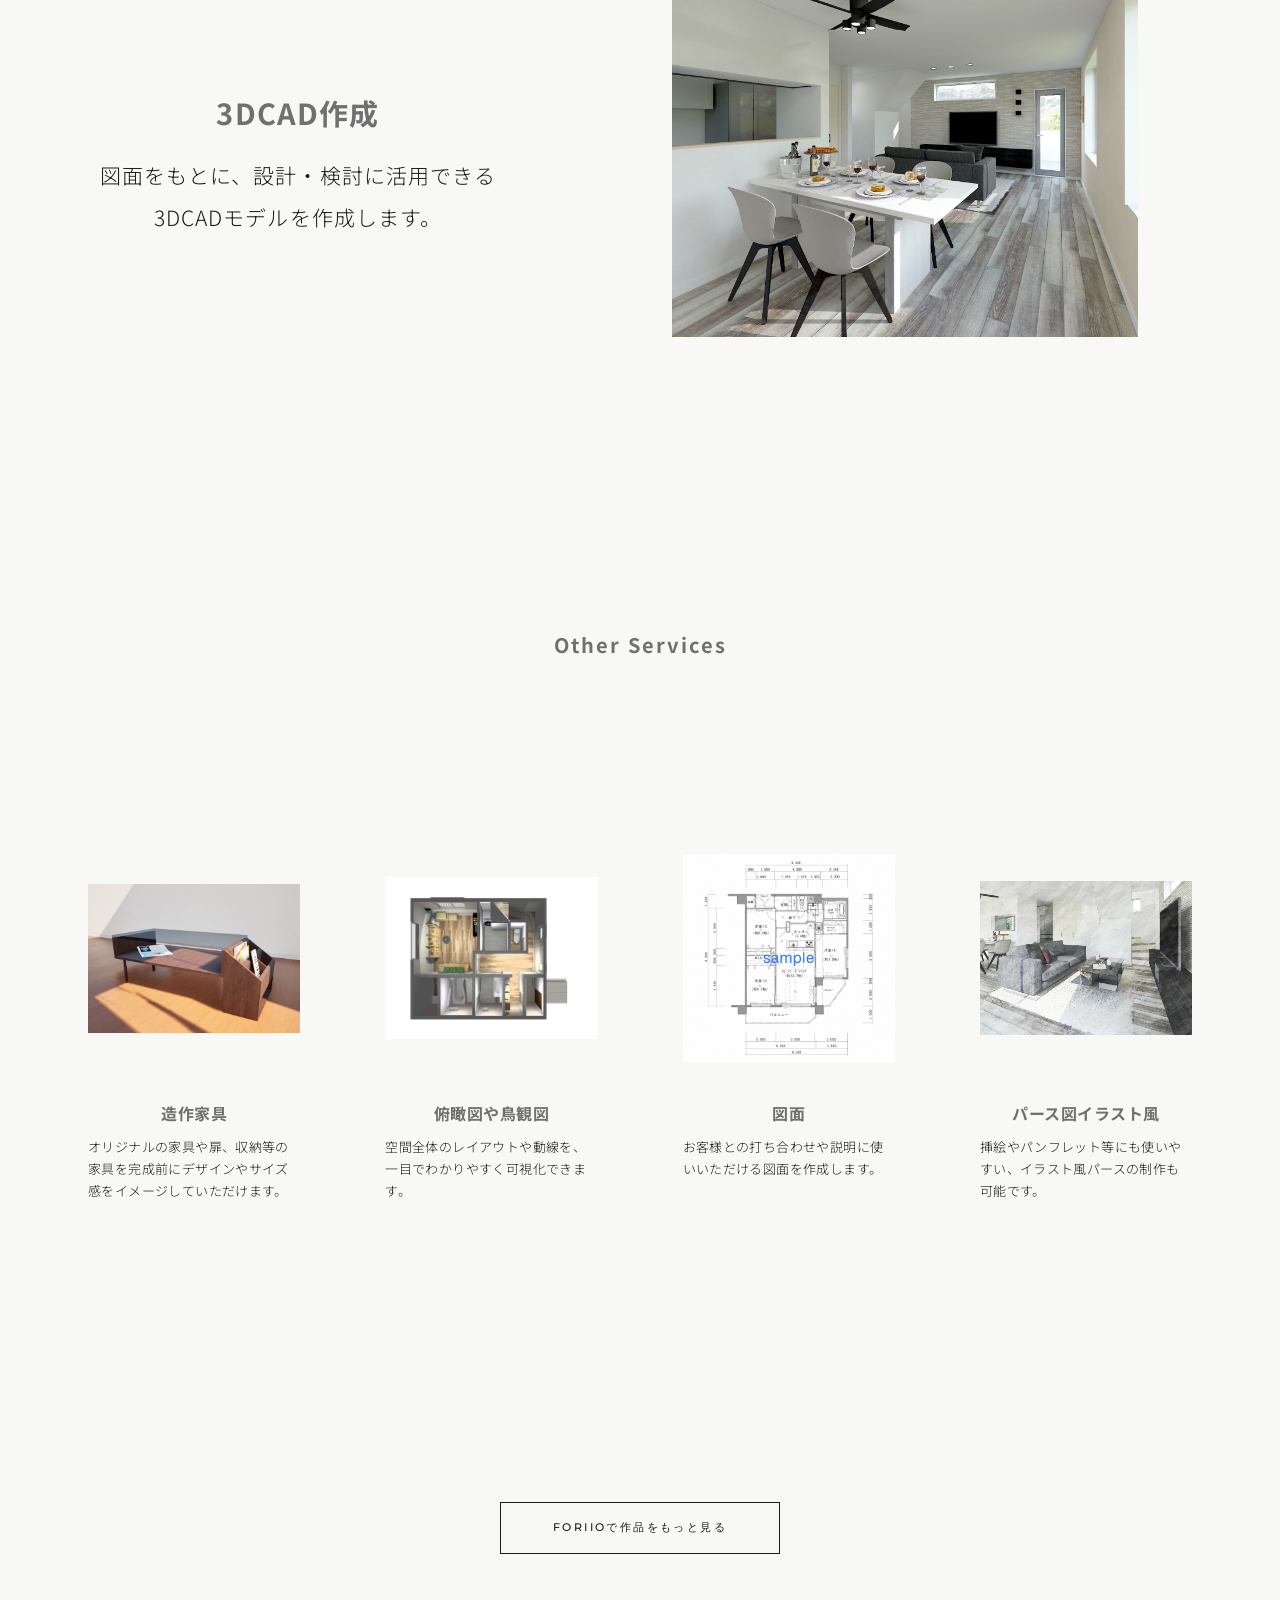
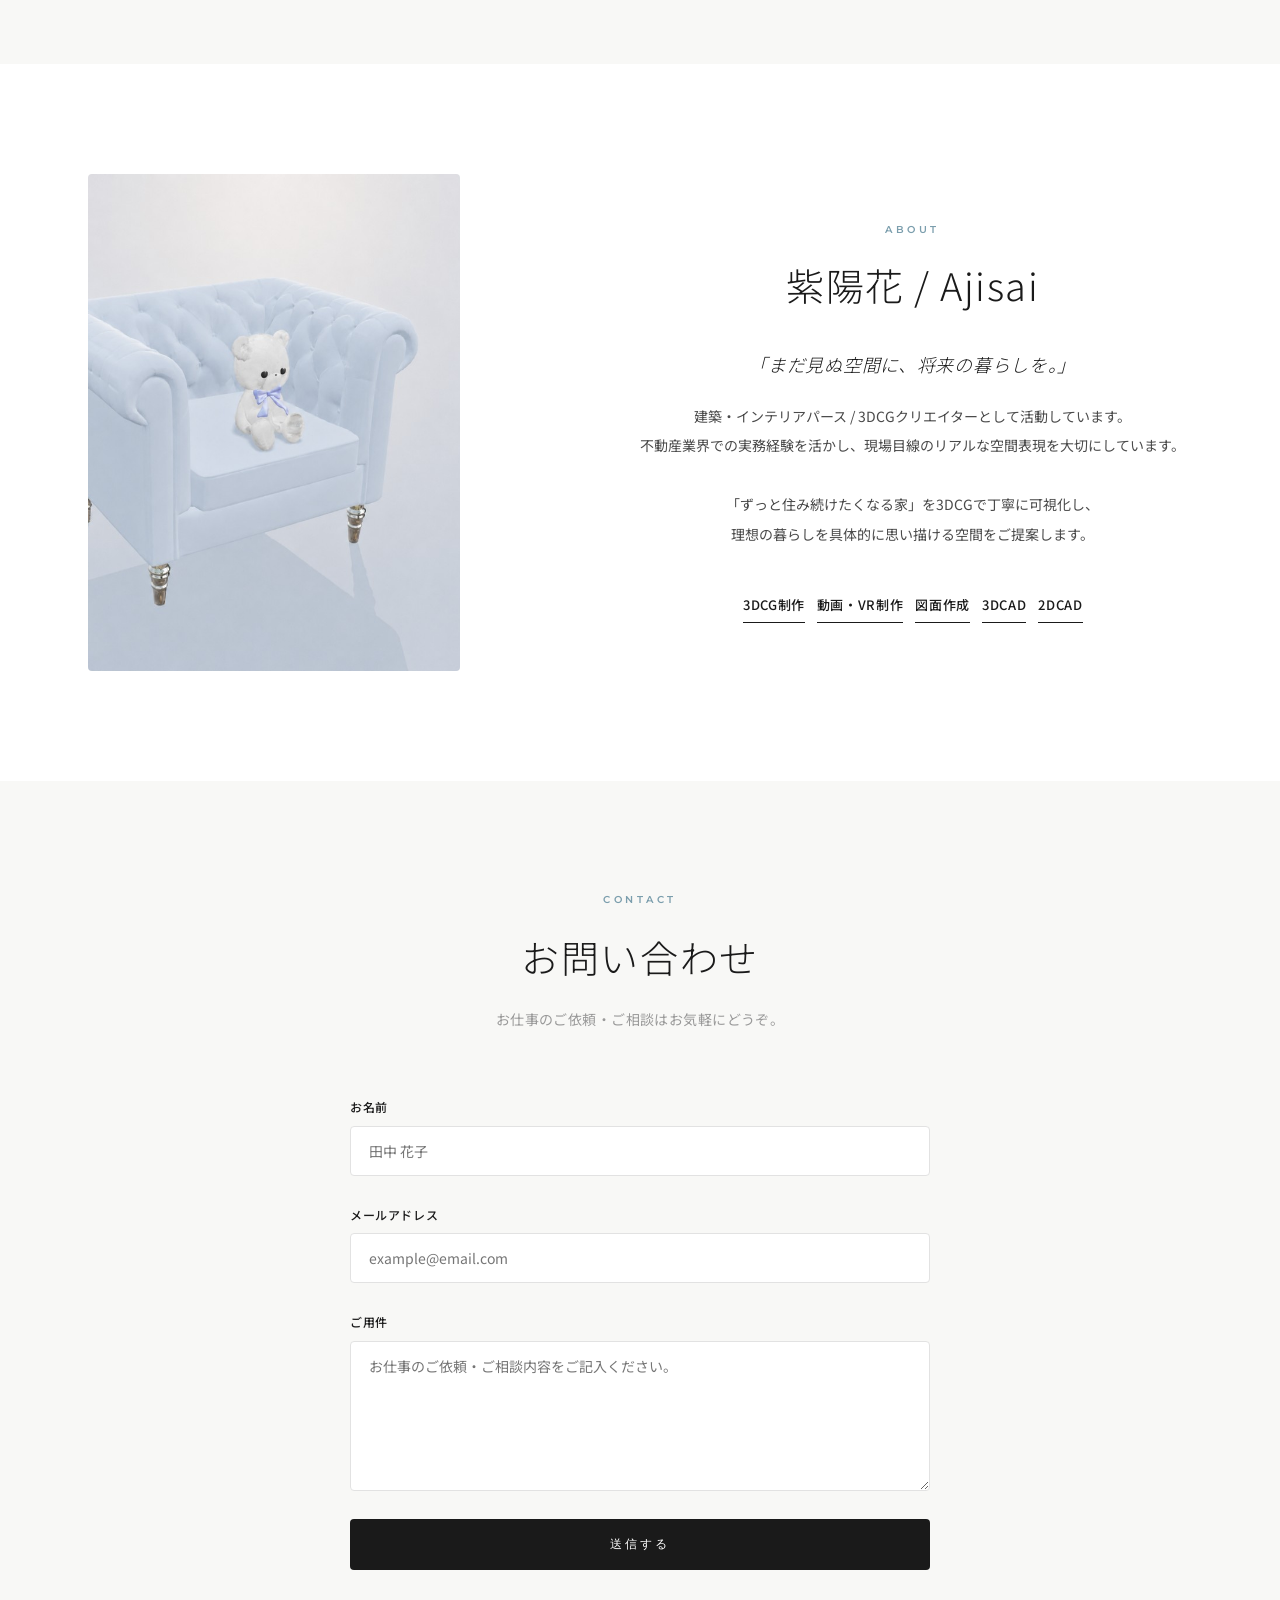
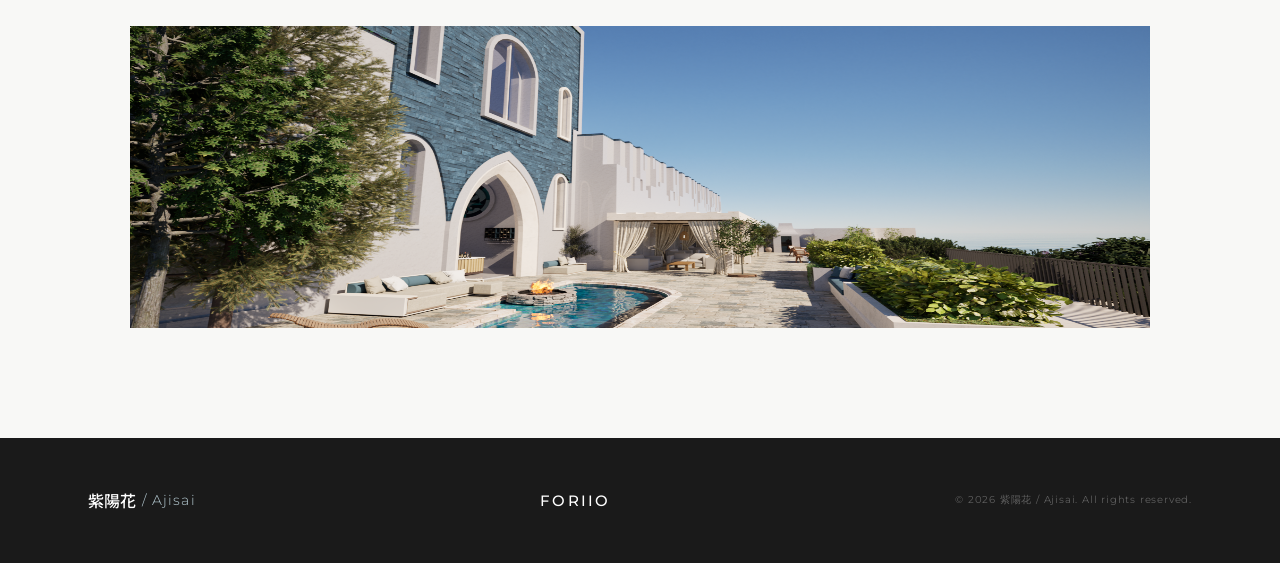
==== commit ead63bcc: "プロフ変更" ====
--- a/index.html
+++ b/index.html
@@ -8,7 +8,7 @@
     <link rel="preconnect" href="https://fonts.googleapis.com">
     <link rel="preconnect" href="https://fonts.gstatic.com" crossorigin>
     <link href="https://fonts.googleapis.com/css2?family=Montserrat:wght@300;400;500;600&family=Noto+Sans+JP:wght@300;400;500&display=swap" rel="stylesheet">
-    <link rel="stylesheet" href="css/style.css?v=55">
+    <link rel="stylesheet" href="css/style.css?v=56">
 </head>
 <body>
 
--- a/css/style.css
+++ b/css/style.css
@@ -653,7 +653,7 @@
 }
 .about-img img {
     width: 100%;
-    max-width: 65%;
+    max-width: 80%;
     aspect-ratio: 3 / 4;
     object-fit: cover;
     border-radius: var(--radius);
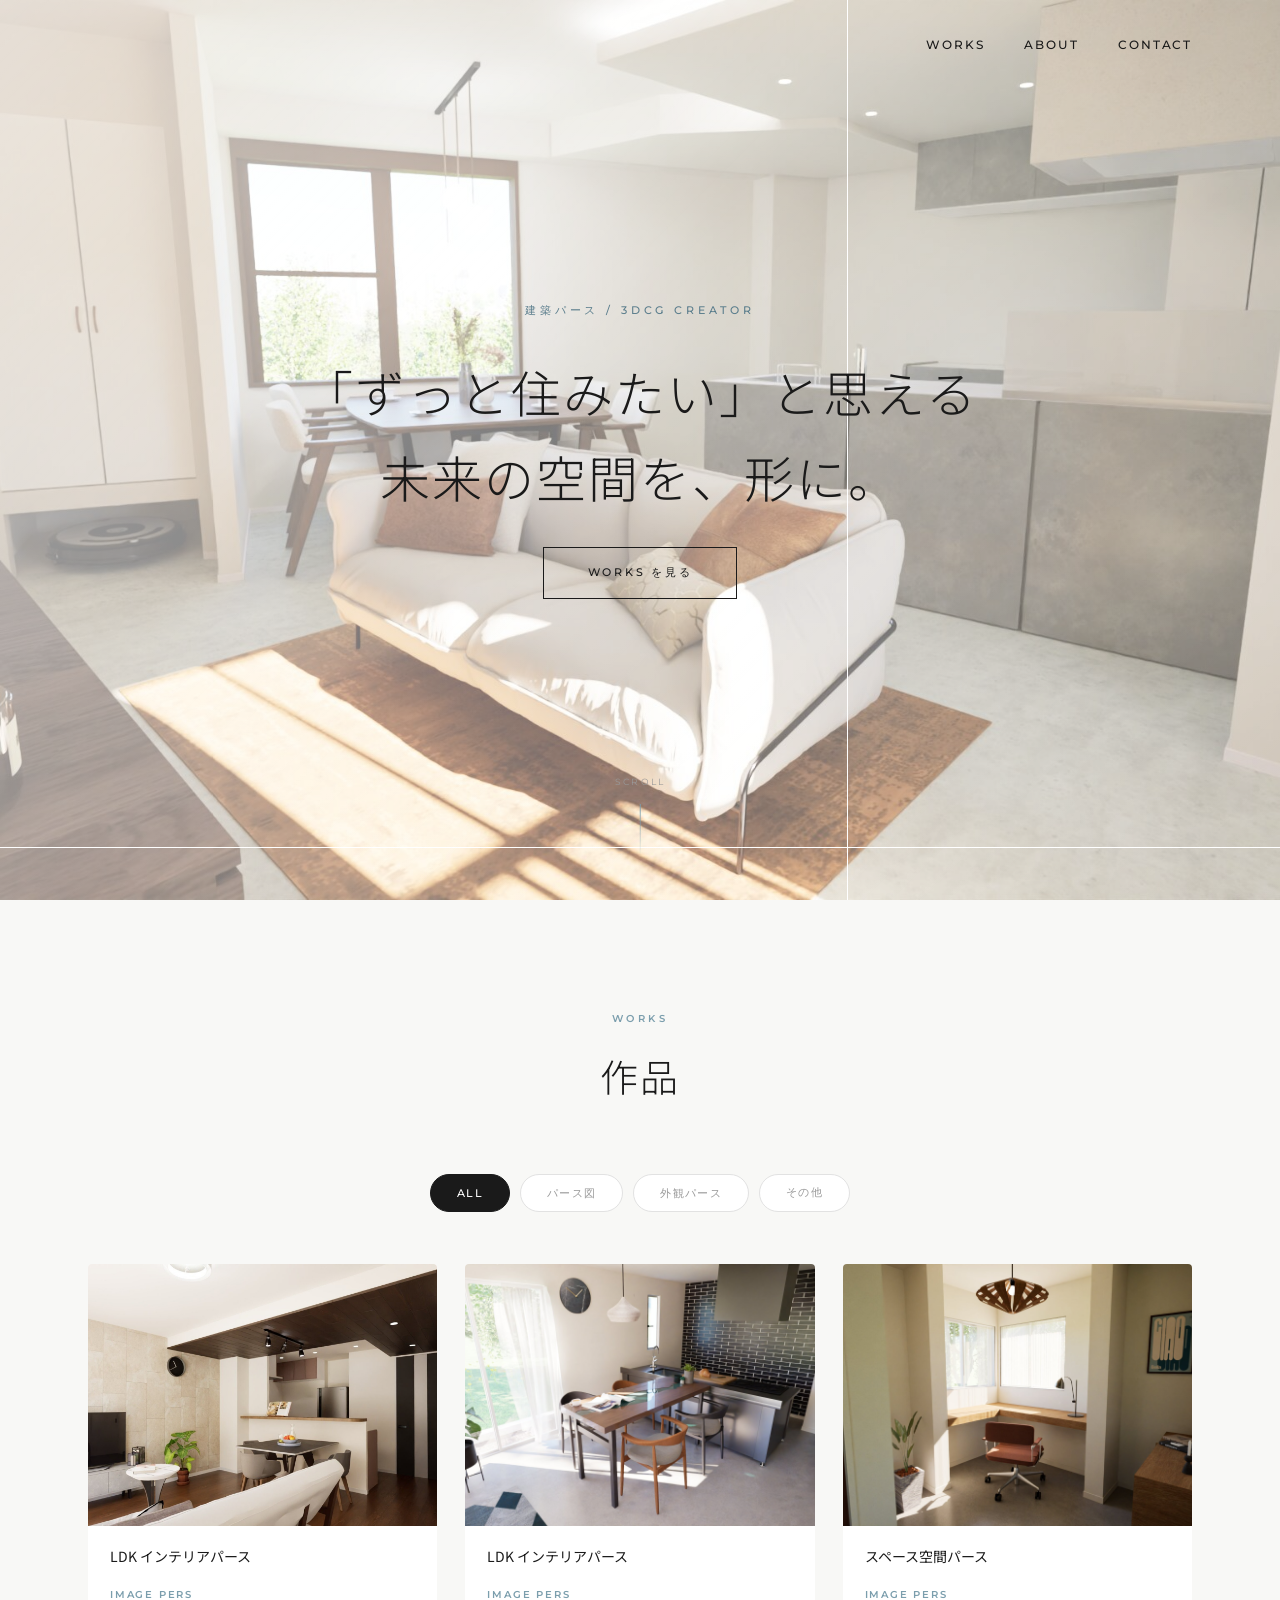
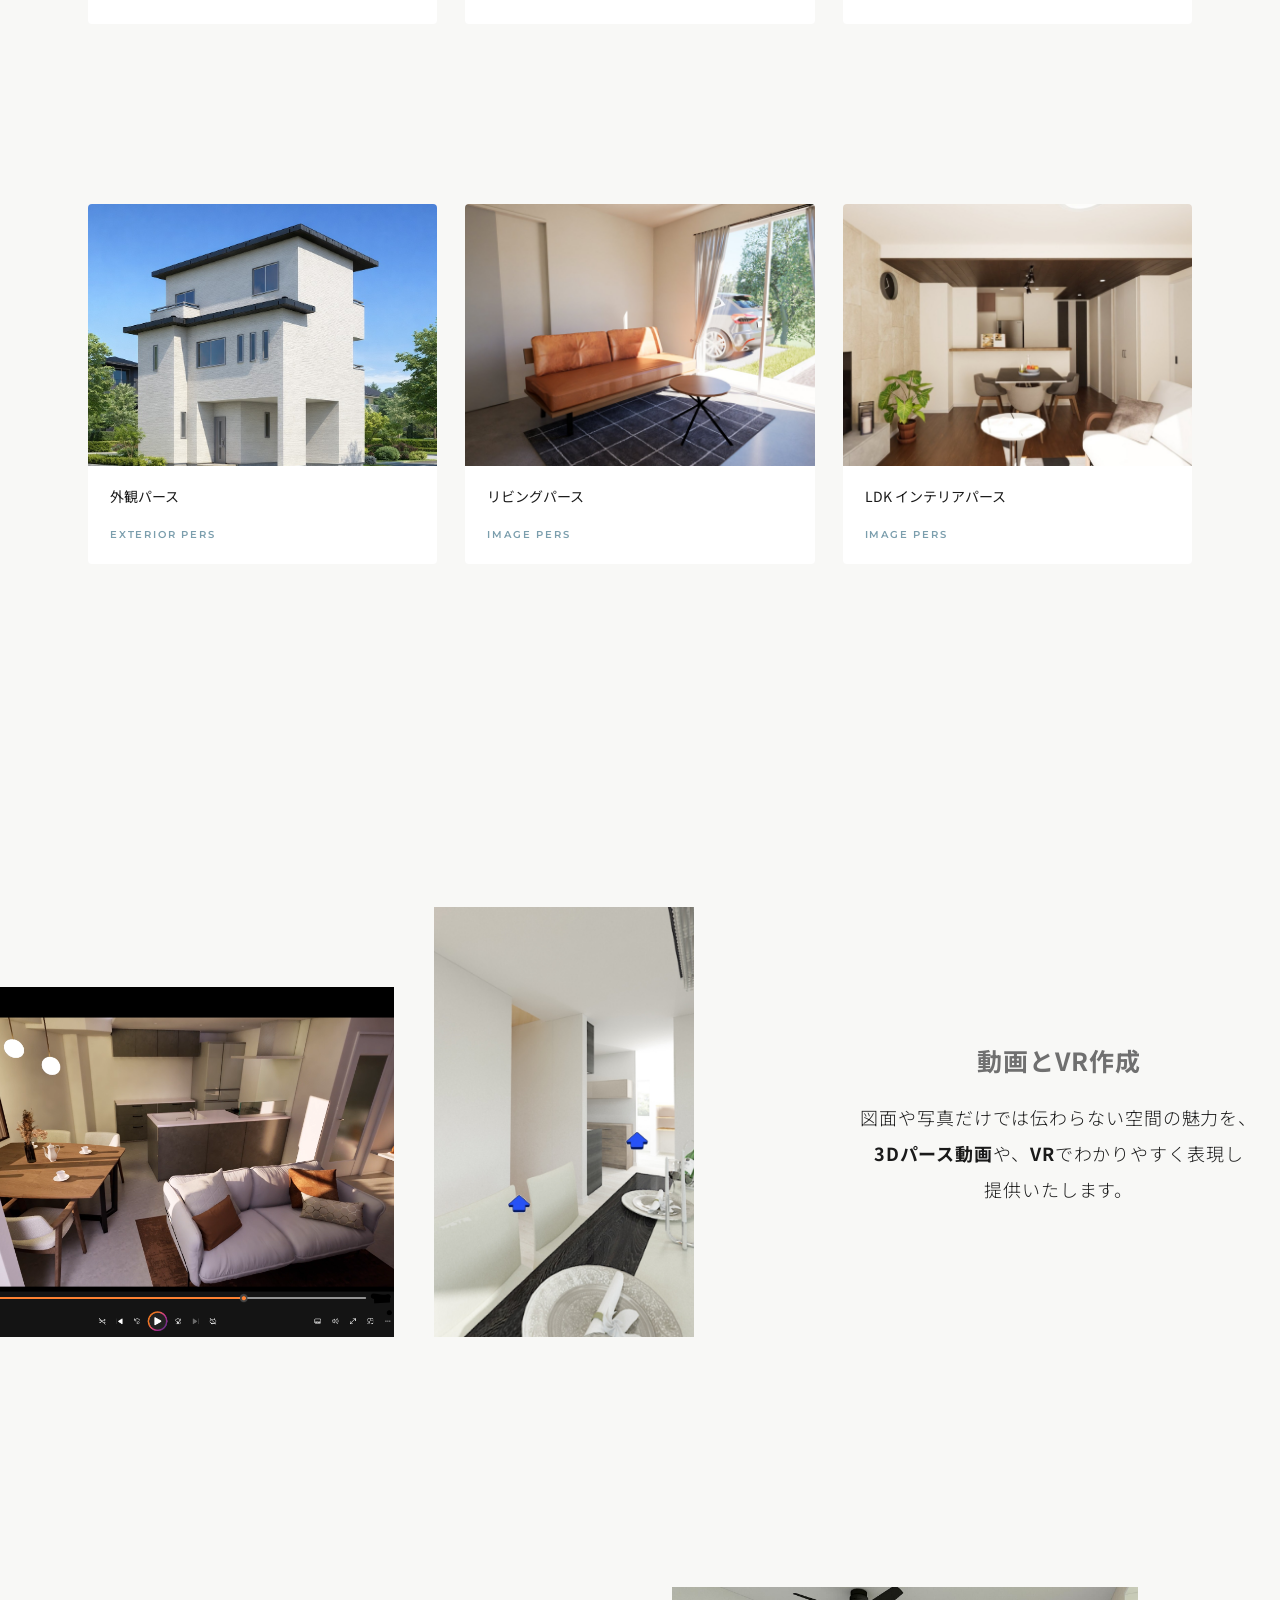
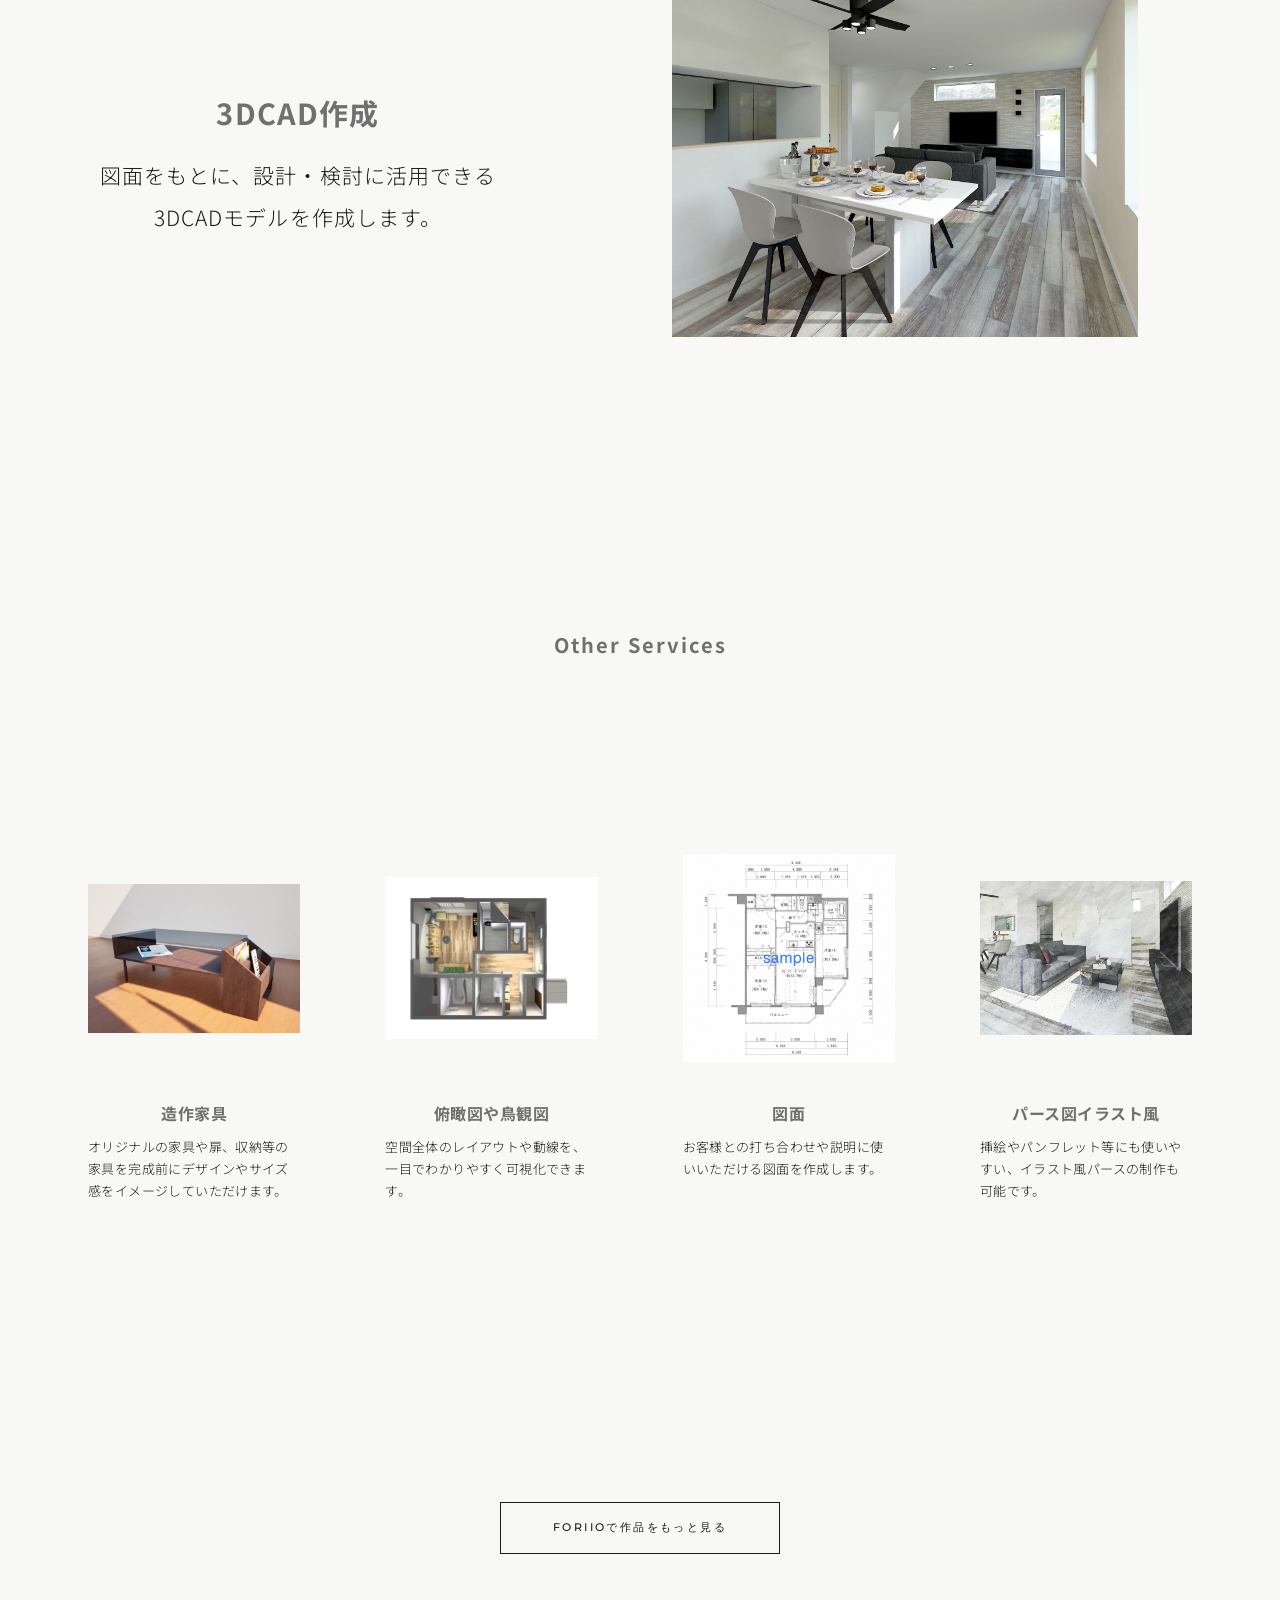
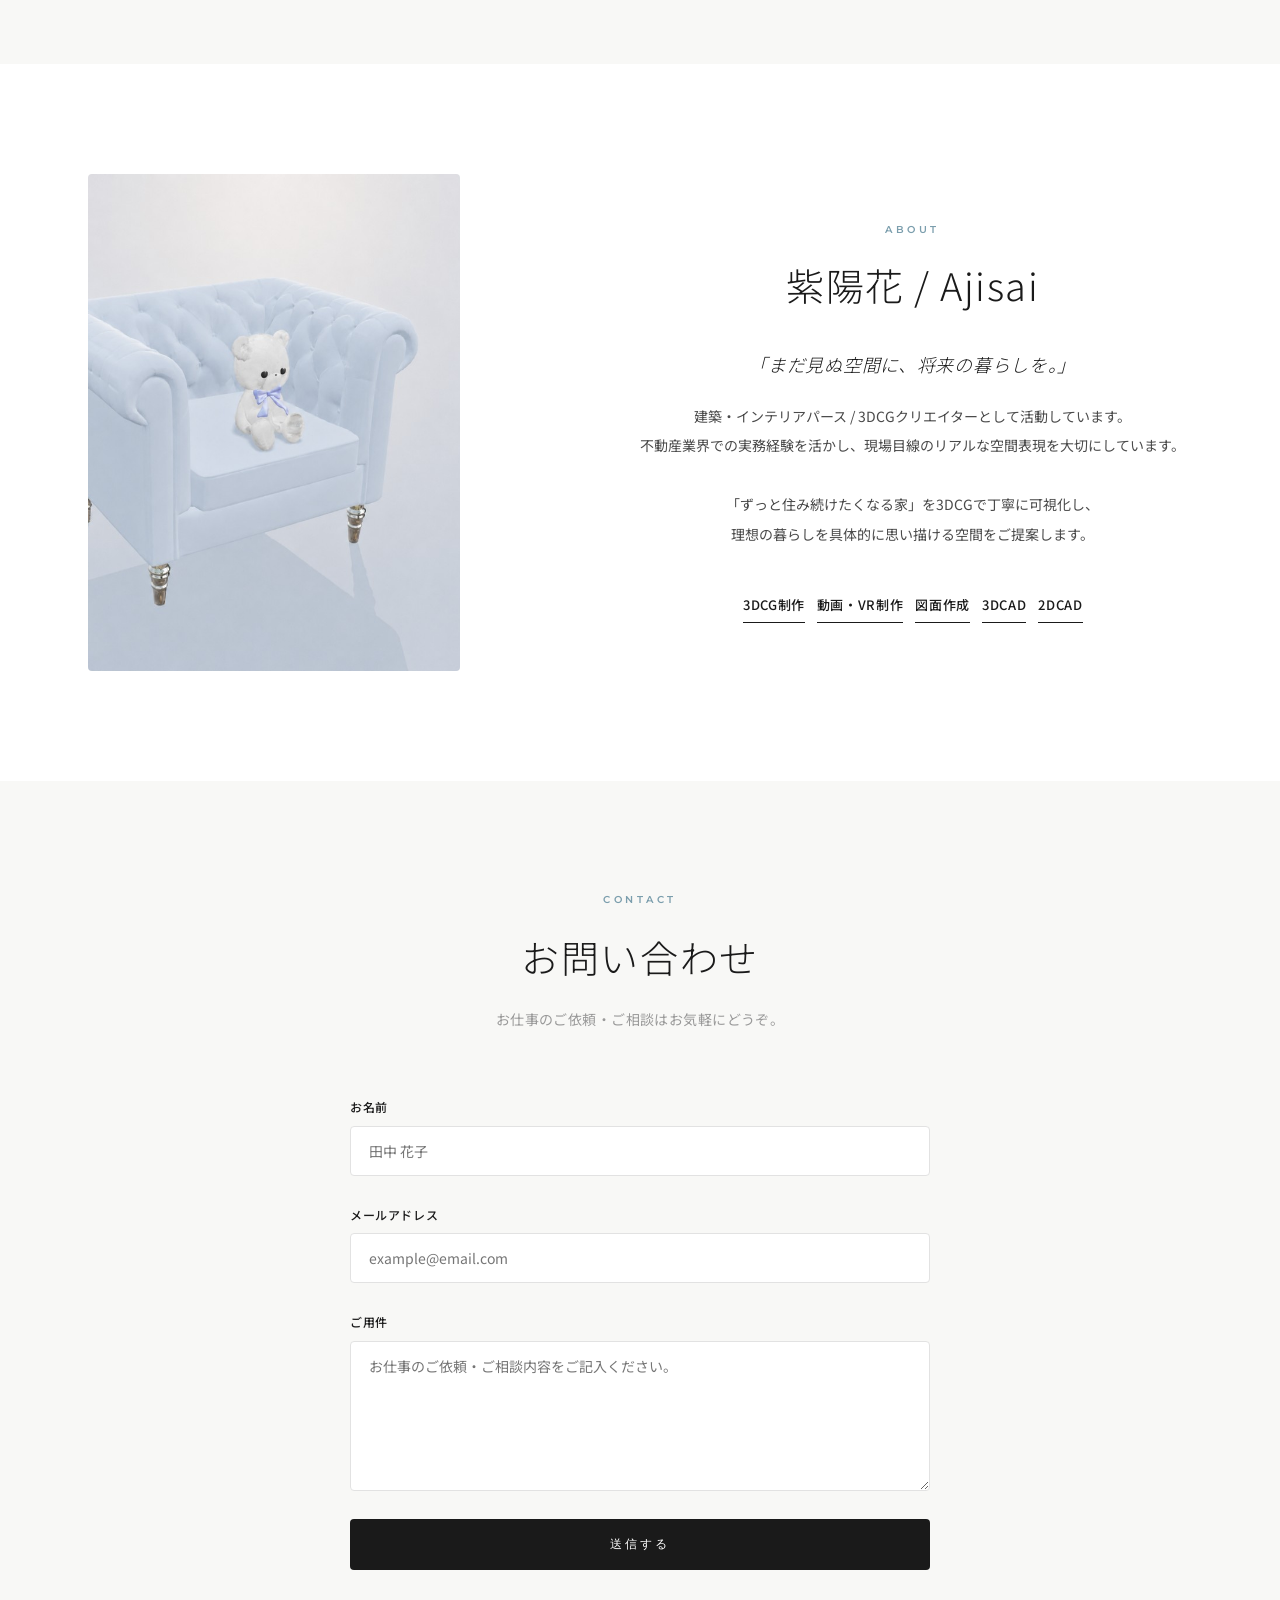
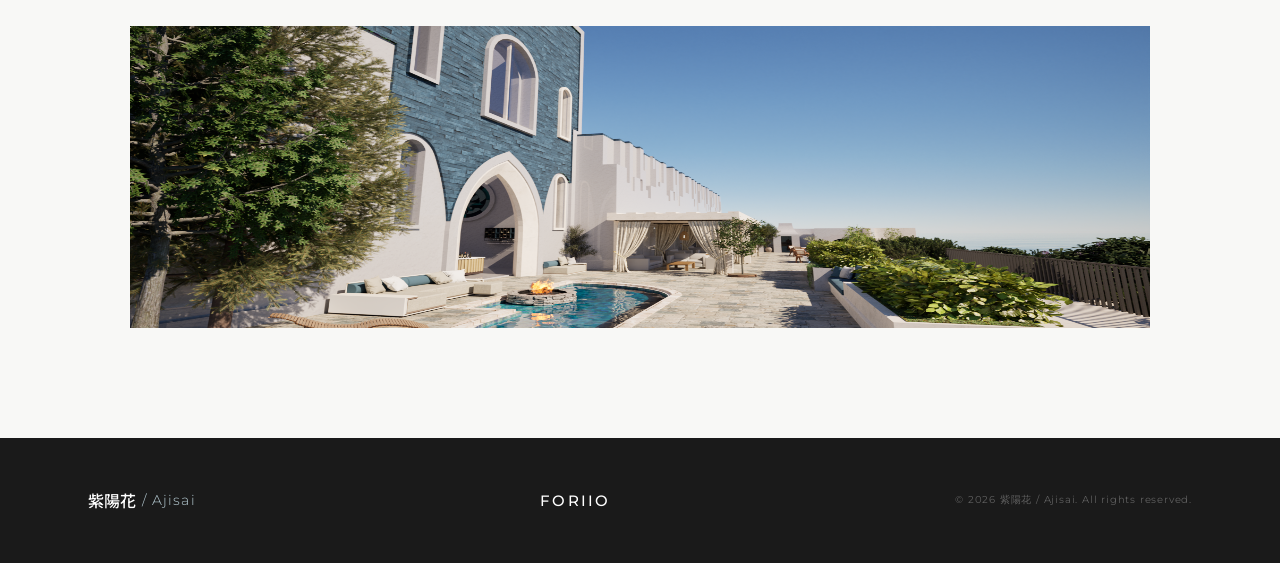
==== commit d17dda57: "幅" ====
--- a/index.html
+++ b/index.html
@@ -8,7 +8,7 @@
     <link rel="preconnect" href="https://fonts.googleapis.com">
     <link rel="preconnect" href="https://fonts.gstatic.com" crossorigin>
     <link href="https://fonts.googleapis.com/css2?family=Montserrat:wght@300;400;500;600&family=Noto+Sans+JP:wght@300;400;500&display=swap" rel="stylesheet">
-    <link rel="stylesheet" href="css/style.css?v=56">
+    <link rel="stylesheet" href="css/style.css?v=57">
 </head>
 <body>
 
--- a/css/style.css
+++ b/css/style.css
@@ -547,6 +547,9 @@
     }
     .furniture-img3 { order: 1; }
     .furniture-content2 { order: 2; }
+    .furniture-img3 img {
+        height: auto;
+    }
     .furniture-heading2 {
         font-size: 25px;
     }
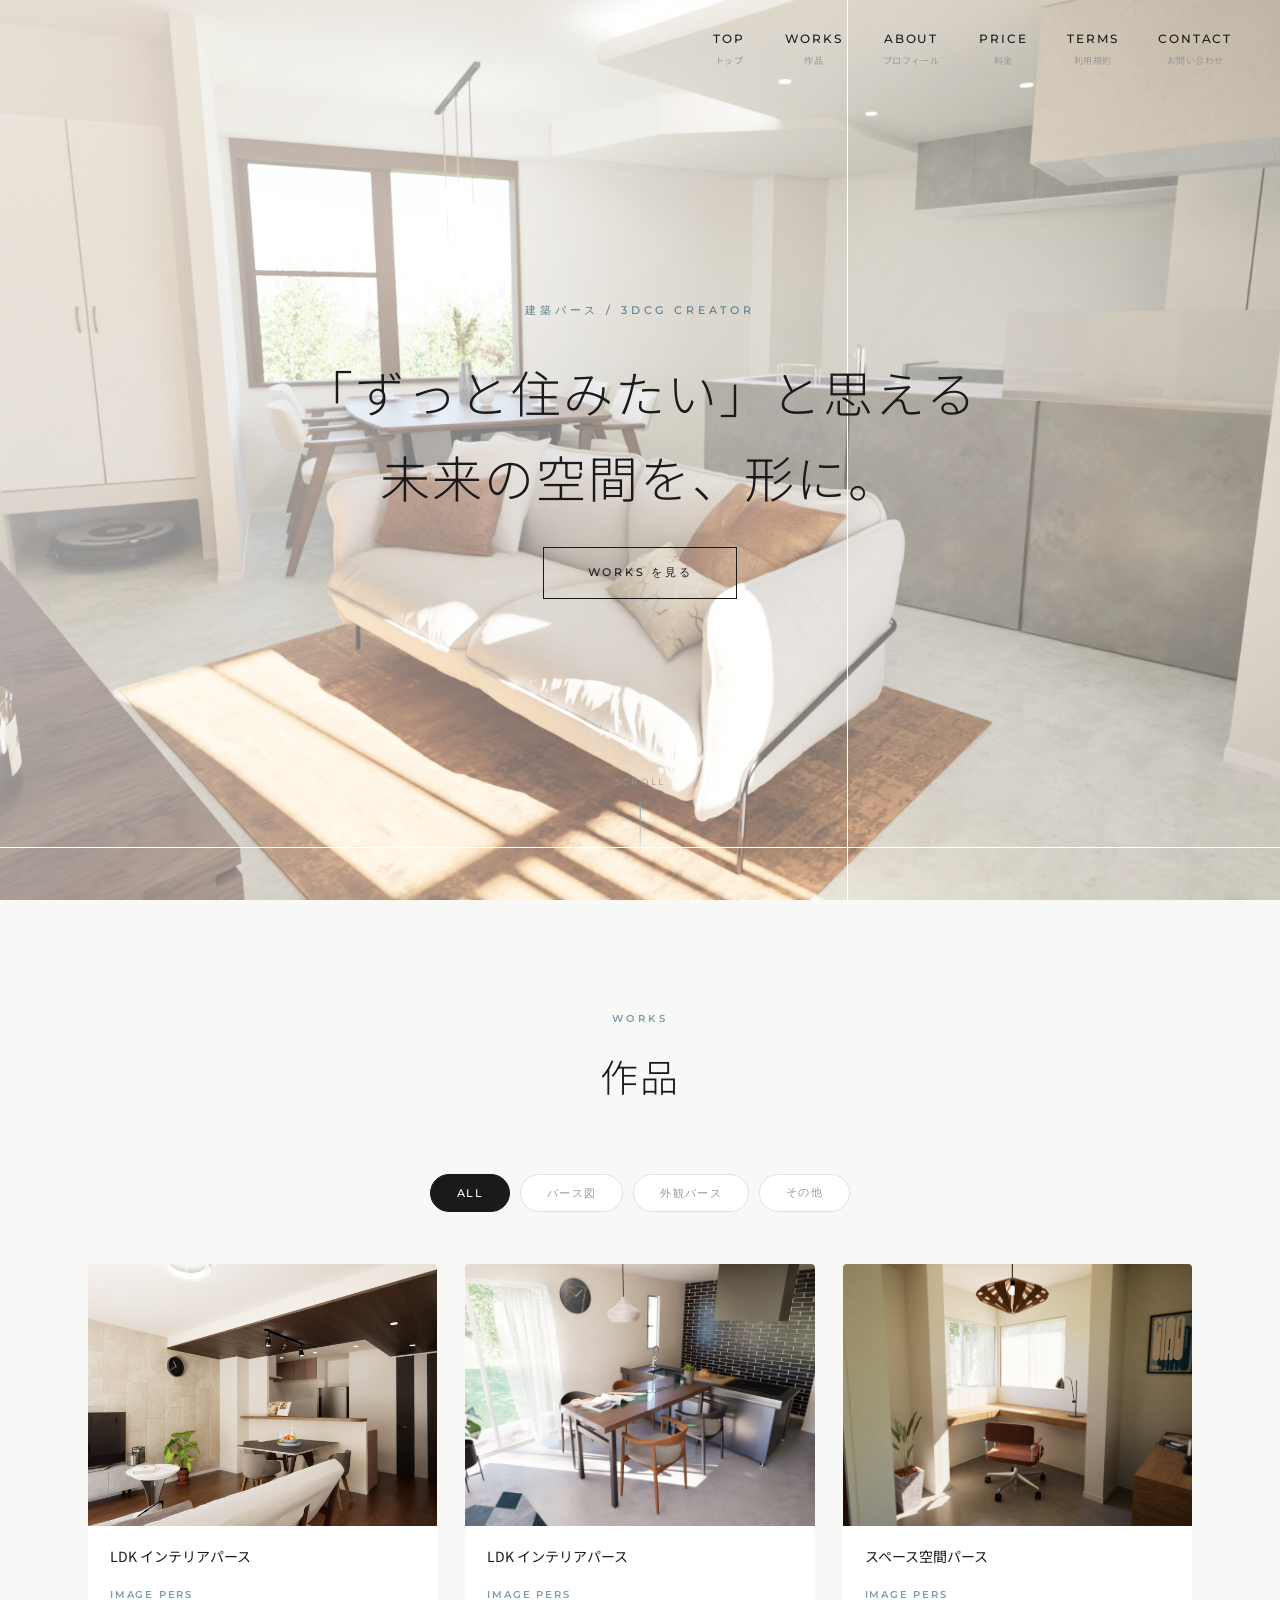
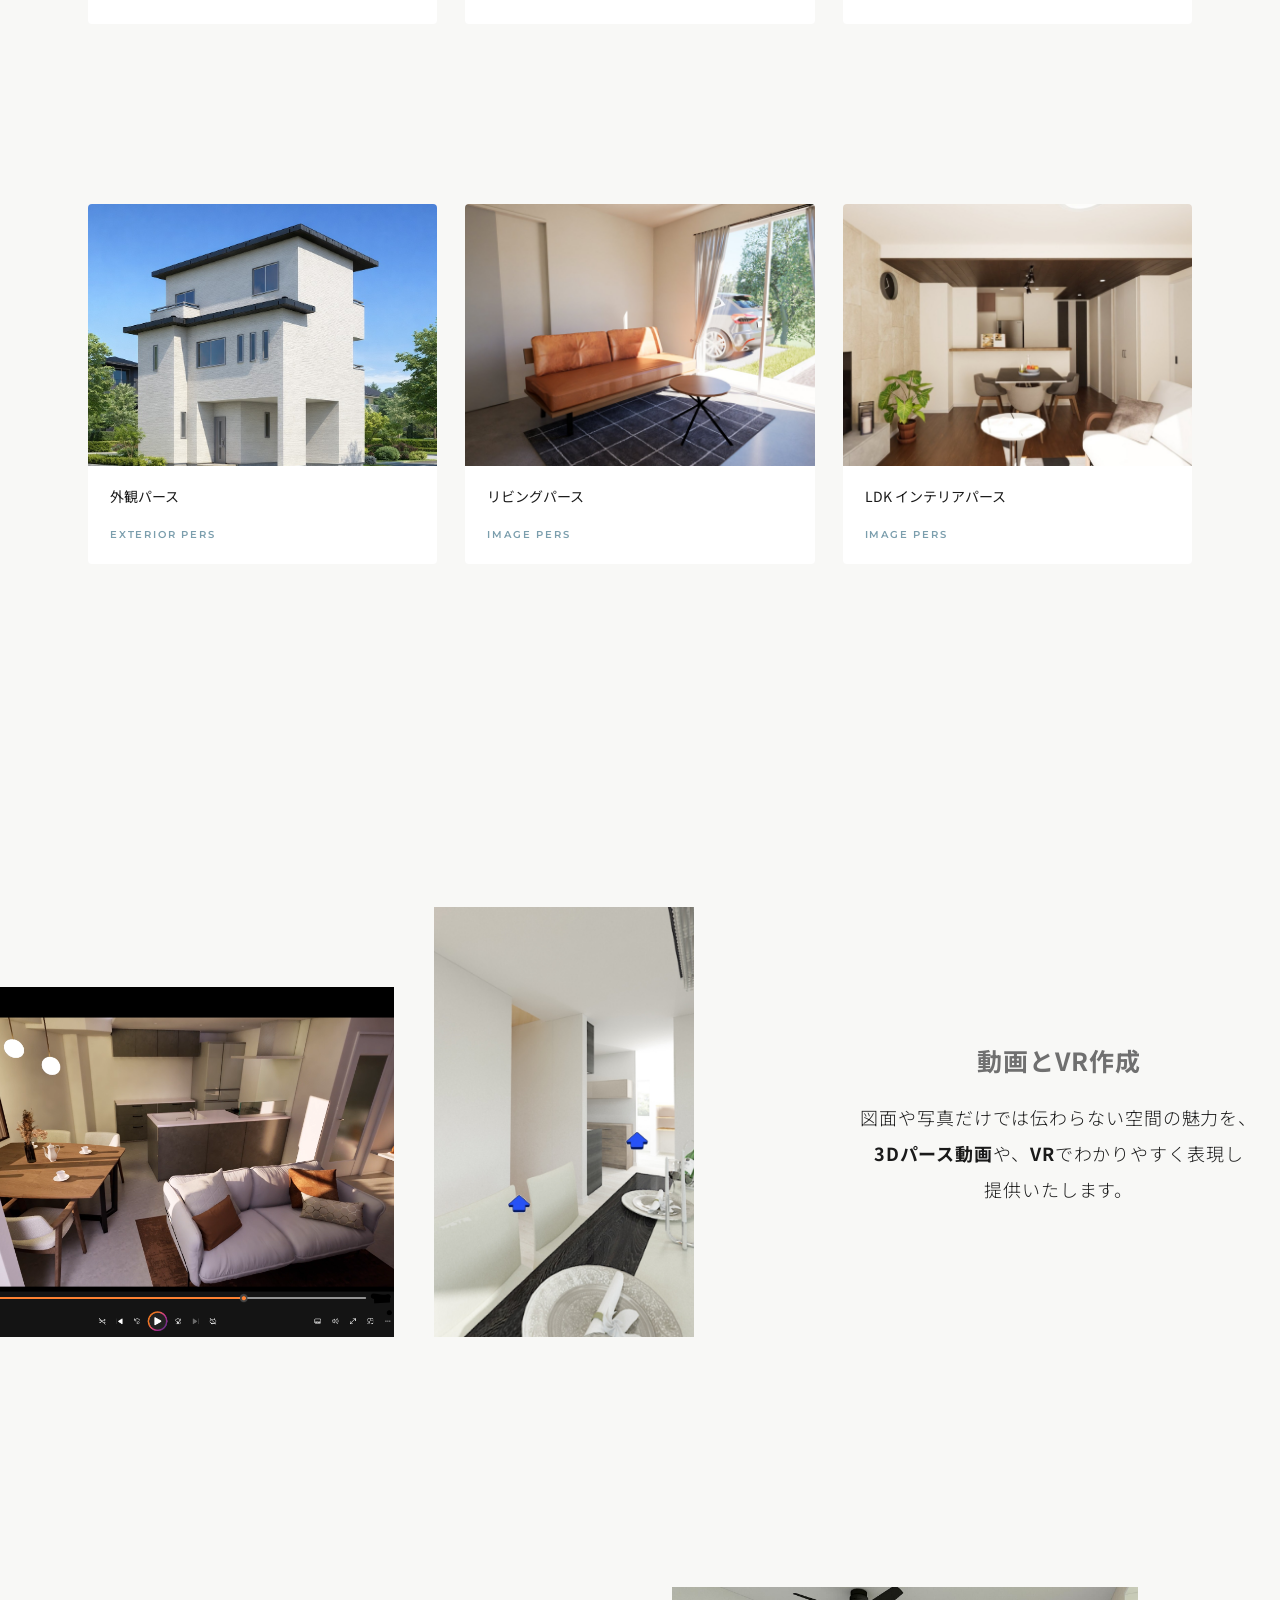
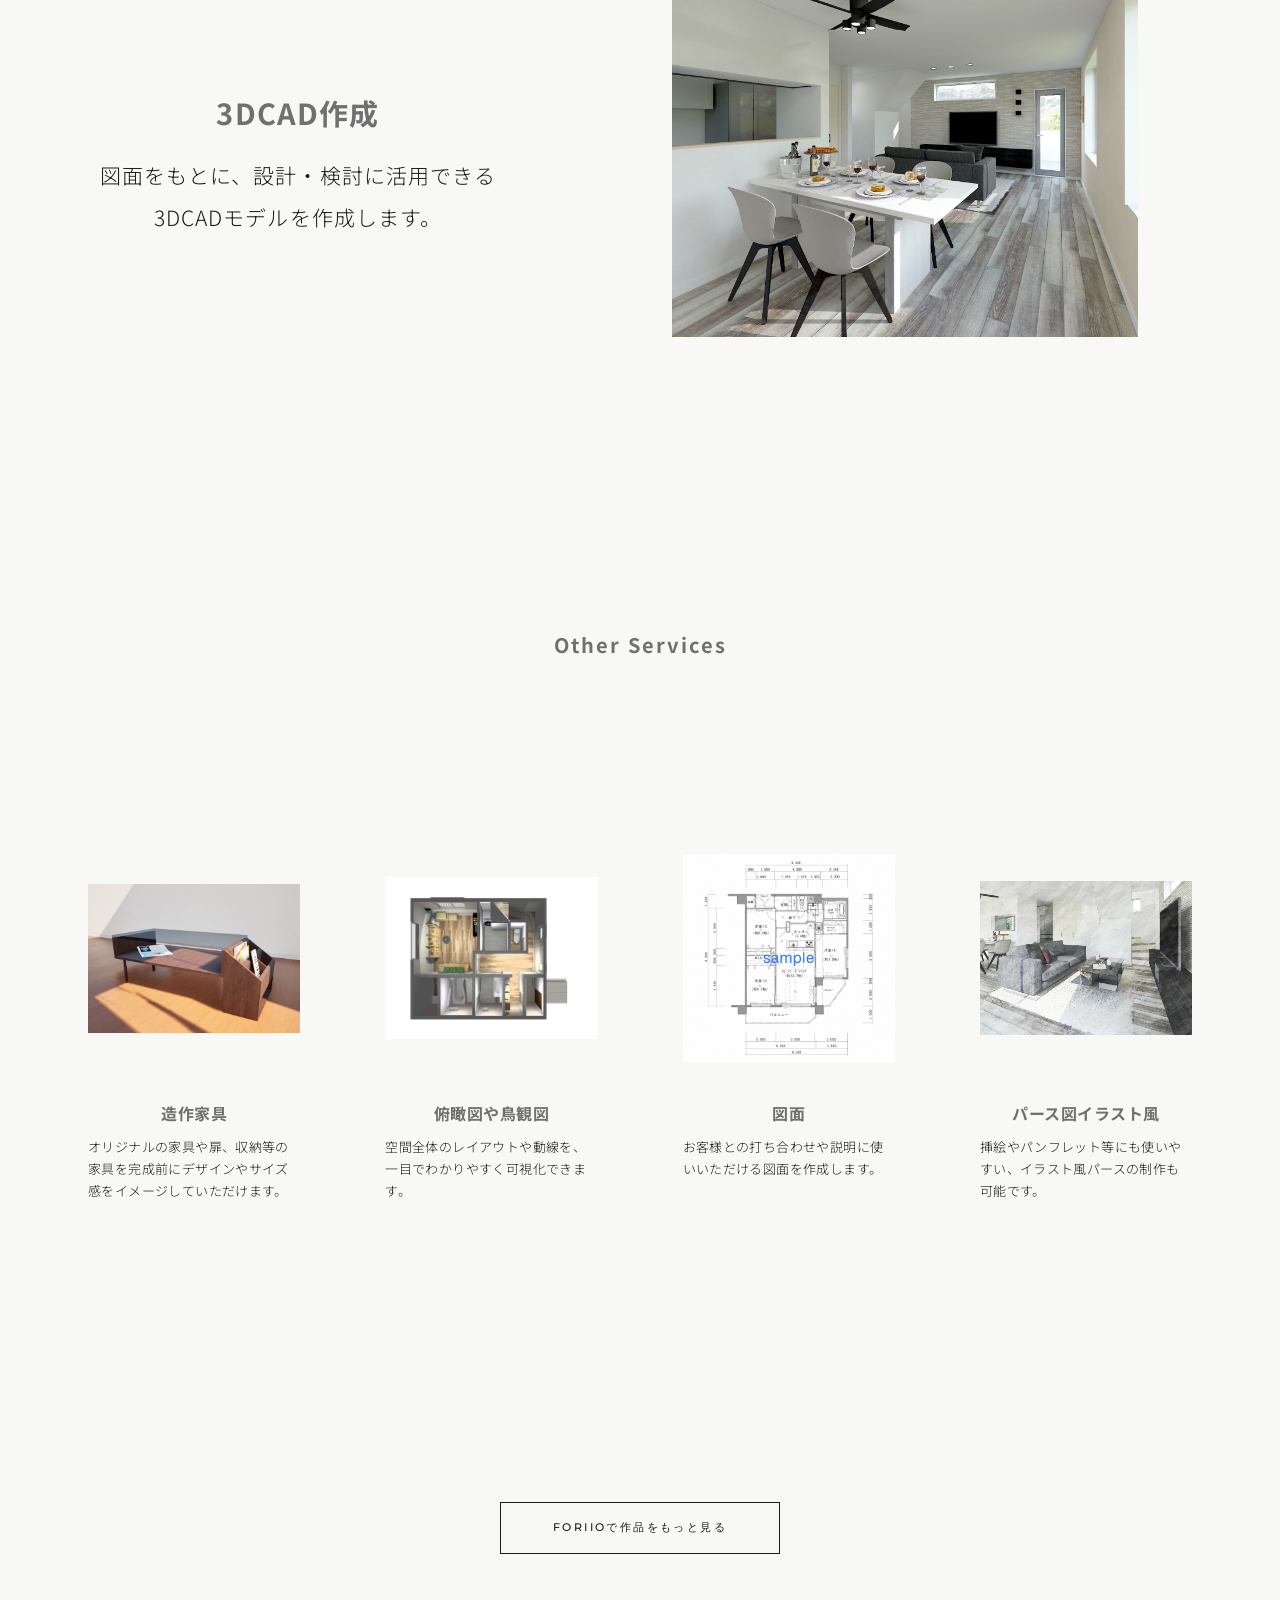
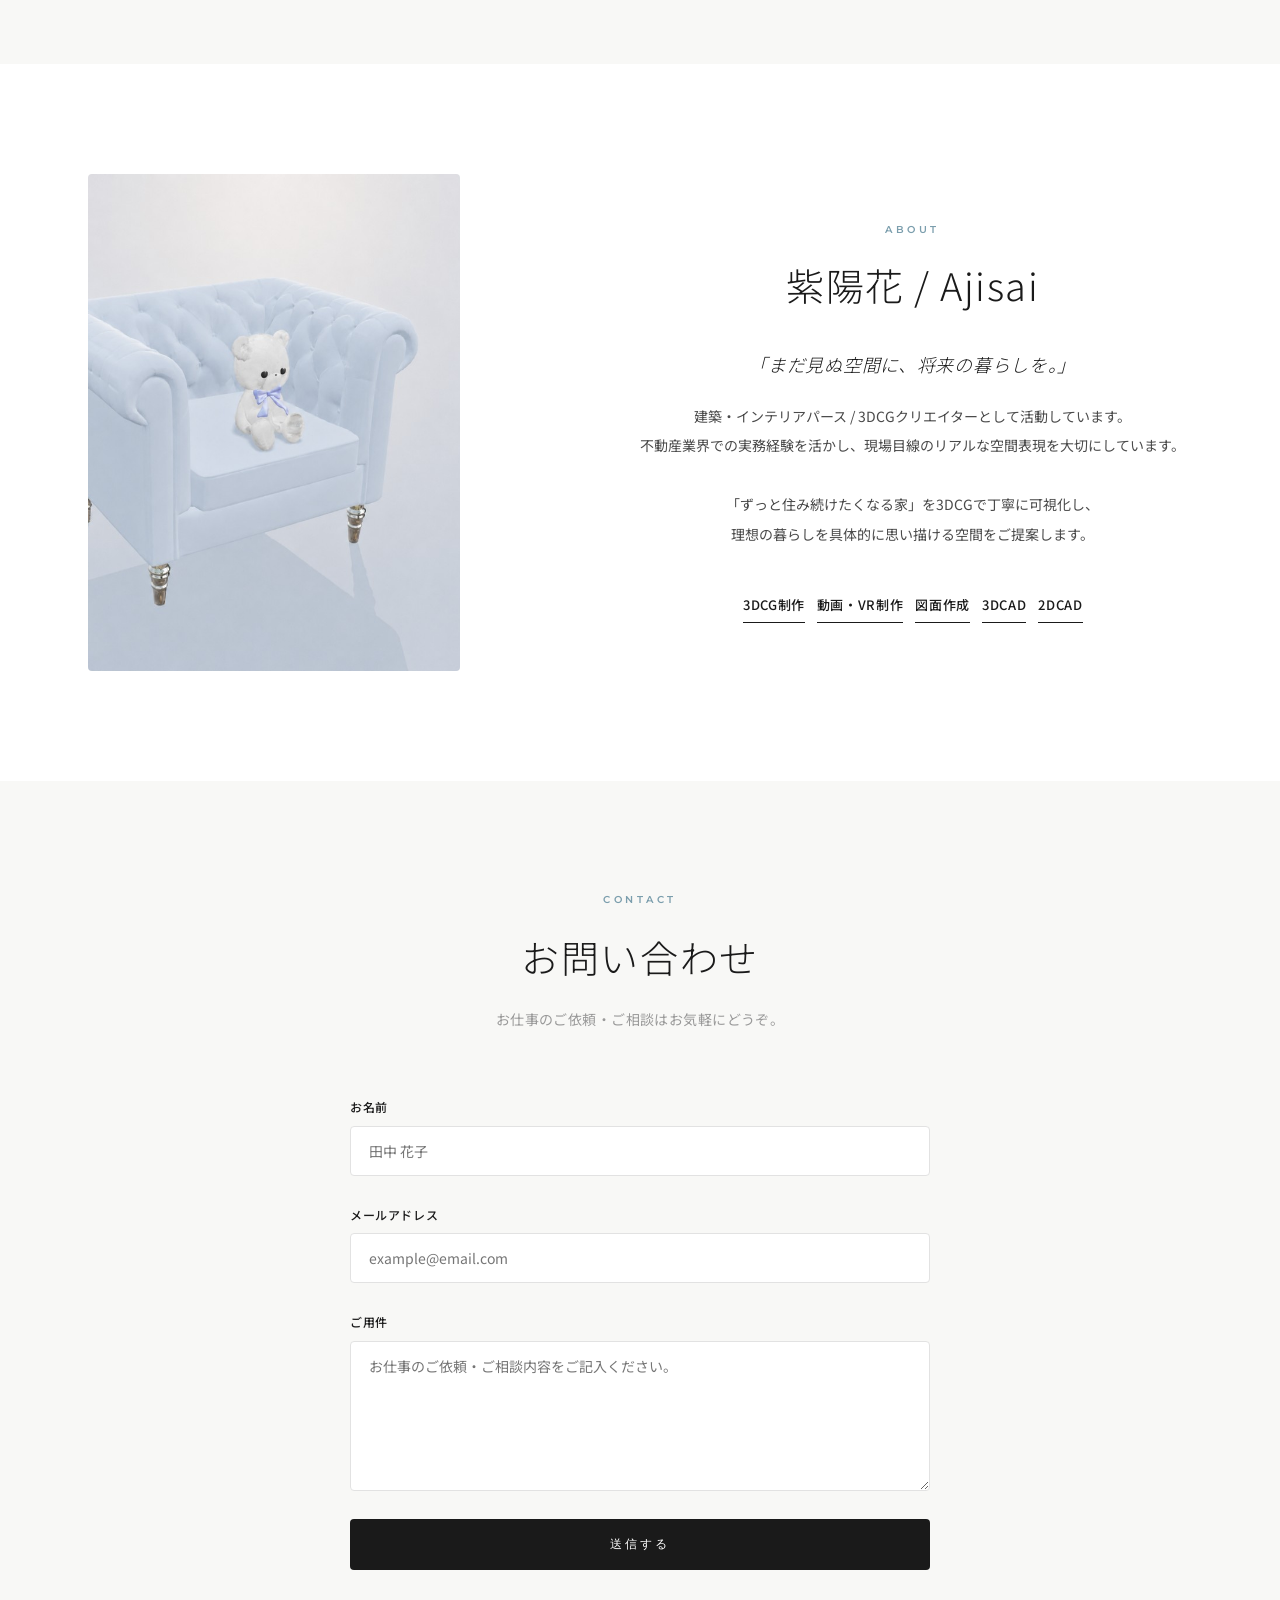
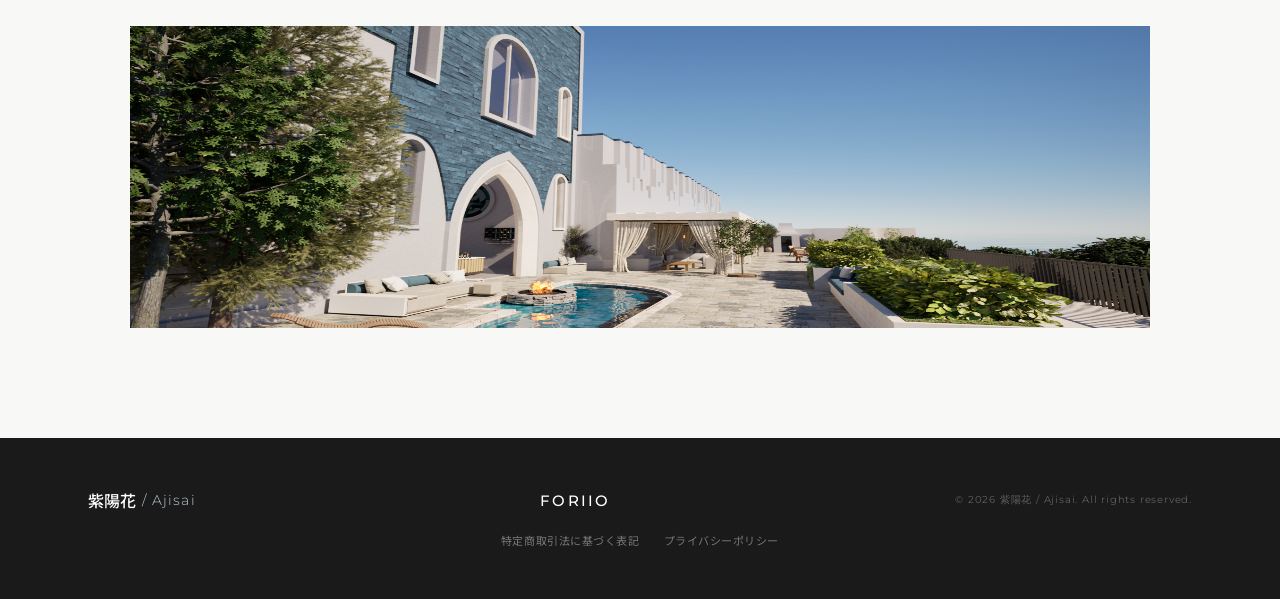
==== commit 7d41c80e: "更新" ====
--- a/index.html
+++ b/index.html
@@ -3,12 +3,24 @@
 <head>
     <meta charset="UTF-8">
     <meta name="viewport" content="width=device-width, initial-scale=1.0">
+    <!-- Google tag (gtag.js) -->
+    <script async src="https://www.googletagmanager.com/gtag/js?id=G-MLBXVBNKV5"></script>
+    <script>
+        window.dataLayer = window.dataLayer || [];
+        function gtag(){dataLayer.push(arguments);}
+        gtag('js', new Date());
+        gtag('config', 'G-MLBXVBNKV5');
+    </script>
     <title>紫陽花 / Ajisai | 建築パースクリエイター</title>
     <meta name="description" content="「ずっと住みたい」と思える未来の空間を形にします。建築・インテリアパース / 3DCG制作 | 紫陽花 / Ajisai">
     <link rel="preconnect" href="https://fonts.googleapis.com">
     <link rel="preconnect" href="https://fonts.gstatic.com" crossorigin>
     <link href="https://fonts.googleapis.com/css2?family=Montserrat:wght@300;400;500;600&family=Noto+Sans+JP:wght@300;400;500&display=swap" rel="stylesheet">
-    <link rel="stylesheet" href="css/style.css?v=57">
+    <link rel="stylesheet" href="css/style.css?v=59">
+    <link rel="manifest" href="manifest.json">
+    <meta name="theme-color" content="#1A1A1A">
+    <link rel="icon" href="images/icon-192.png" type="image/png">
+    <link rel="apple-touch-icon" href="images/icon-180.png">
 </head>
 <body>
 
@@ -17,9 +29,12 @@
         <div class="nav-container">
             <a href="#" class="nav-logo"></a>
             <ul class="nav-links" id="navLinks">
-                <li><a href="#works">Works</a></li>
-                <li><a href="#about">About</a></li>
-                <li><a href="#contact">Contact</a></li>
+                <li><a href="#hero">Top<span class="nav-ja">トップ</span></a></li>
+                <li><a href="#works">Works<span class="nav-ja">作品</span></a></li>
+                <li><a href="#about">About<span class="nav-ja">プロフィール</span></a></li>
+                <li><a href="price.html">Price<span class="nav-ja">料金</span></a></li>
+                <li><a href="terms.html">Terms<span class="nav-ja">利用規約</span></a></li>
+                <li><a href="#contact">Contact<span class="nav-ja">お問い合わせ</span></a></li>
             </ul>
             <button class="nav-toggle" id="navToggle" aria-label="メニュー">
                 <span></span>
@@ -237,6 +252,9 @@
                 <p class="section-desc">お仕事のご依頼・ご相談はお気軽にどうぞ。</p>
             </div>
             <form class="contact-form reveal" id="contactForm">
+                <input type="hidden" name="access_key" value="b9a6aa06-1f5e-4368-b0ad-222b9d223846">
+                <input type="hidden" name="subject" value="【紫陽花パース】お問い合わせが届きました">
+                <input type="hidden" name="from_name" value="紫陽花 お問い合わせフォーム">
                 <div class="form-group">
                     <label for="name">お名前</label>
                     <input type="text" id="name" name="name" placeholder="田中 花子" required>
@@ -271,6 +289,10 @@
                 </div>
                 <p class="footer-copy">© 2026 紫陽花 / Ajisai. All rights reserved.</p>
             </div>
+            <div class="footer-legal">
+                <a href="tokushoho.html">特定商取引法に基づく表記</a>
+                <a href="privacy.html">プライバシーポリシー</a>
+            </div>
         </div>
     </footer>
 
@@ -280,6 +302,6 @@
         <img src="" alt="" class="lightbox-img" id="lightboxImg">
     </div>
 
-    <script src="js/main.js?v=3"></script>
+    <script src="js/main.js?v=4"></script>
 </body>
 </html>
--- a/css/style.css
+++ b/css/style.css
@@ -1,5 +1,5 @@
 /* ===========================
-   未瑠 / Miru Portfolio
+   紫陽花 / Ajisai Portfolio
    =========================== */
 
 :root {
@@ -55,7 +55,7 @@
     box-shadow: 0 1px 24px var(--shadow);
 }
 .nav-container {
-    max-width: 1200px;
+    max-width: 1500px;
     margin: 0 auto;
     padding: 0 48px;
     display: flex;
@@ -92,6 +92,9 @@
     list-style: none;
 }
 .nav-links a {
+    display: flex;
+    flex-direction: column;
+    align-items: center;
     font-family: var(--font-en);
     font-size: 12px;
     font-weight: 500;
@@ -110,6 +113,16 @@
     transition: width var(--transition);
 }
 .nav-links a:hover::after { width: 100%; }
+.nav-ja {
+    display: block;
+    font-family: var(--font-ja);
+    font-size: 9px;
+    font-weight: 400;
+    letter-spacing: 0.05em;
+    color: var(--text-light);
+    text-transform: none;
+    margin-top: 3px;
+}
 .nav-links a:hover { color: var(--accent); }
 
 .nav-toggle {
@@ -551,7 +564,7 @@
         height: auto;
     }
     .furniture-heading2 {
-        font-size: 25px;
+        font-size: 20px;
     }
     .furniture-text2 {
         font-size: 15px;
@@ -811,6 +824,20 @@
     letter-spacing: 0.08em;
     color: rgba(255, 255, 255, 0.3);
 }
+
+.footer-legal {
+    display: flex;
+    justify-content: center;
+    gap: 24px;
+    margin-top: 16px;
+}
+.footer-legal a {
+    font-size: 11px;
+    letter-spacing: 0.05em;
+    color: rgba(255, 255, 255, 0.4);
+    transition: color var(--transition);
+}
+.footer-legal a:hover { color: var(--accent-light); }
 
 /* ===========================
    RESPONSIVE
@@ -842,6 +869,7 @@
 
     .works-grid { grid-template-columns: 1fr; row-gap: 64px; }
     .pc-only { display: none; }
+    .furniture-heading { font-size: 20px; }
 
     .furniture-section { margin-top: 100px; }
     .furniture-section2 { margin-top: 80px; }
@@ -864,7 +892,7 @@
     .about-img { grid-area: img; max-width: 100%; }
     .about-img img { max-width: 100%; }
     .about-content .section-label { grid-area: label; }
-    .about-content .section-title { grid-area: title; font-size: 22px; }
+    .about-content .section-title { grid-area: title; }
     .services-list { grid-area: tags; }
     .about-catch { grid-area: catch; margin-top: 24px; }
     .about-text { grid-area: text; }
@@ -940,3 +968,172 @@
     .contact { padding-bottom: 0; }
     .footer { padding: 24px 0; }
 }
+
+/* ===========================
+   PRICE PAGE
+   =========================== */
+.price-section { padding-top: 180px; }
+.price-intro {
+    max-width: 640px;
+    margin: 0 auto 64px;
+    text-align: center;
+    color: var(--text-light);
+    font-size: 15px;
+    line-height: 1.9;
+}
+.delivery-badge {
+    max-width: 480px;
+    margin: -32px auto 56px;
+    padding: 20px 32px;
+    text-align: center;
+    background: rgba(123, 158, 173, 0.08);
+    border: 1px solid var(--accent-light);
+    border-radius: var(--radius);
+}
+.delivery-badge-label {
+    display: inline-block;
+    font-family: var(--font-en);
+    font-size: 12px;
+    font-weight: 600;
+    letter-spacing: 0.15em;
+    color: var(--accent-dark);
+    text-transform: uppercase;
+    margin-bottom: 8px;
+}
+.delivery-badge-text {
+    font-size: 14px;
+    line-height: 1.8;
+    color: var(--dark);
+}
+.delivery-badge-text strong { color: var(--accent-dark); }
+
+.price-grid {
+    display: grid;
+    grid-template-columns: repeat(3, 1fr);
+    gap: 32px;
+}
+.price-card {
+    background: var(--white);
+    border-radius: var(--radius);
+    padding: 36px 28px;
+    box-shadow: 0 4px 24px var(--shadow);
+    transition: transform var(--transition), box-shadow var(--transition);
+}
+.price-card:hover {
+    transform: translateY(-4px);
+    box-shadow: 0 12px 32px var(--shadow-hover);
+}
+.price-card-title {
+    font-size: 17px;
+    font-weight: 700;
+    color: var(--dark);
+    letter-spacing: 0.04em;
+    margin-bottom: 20px;
+}
+.price-row {
+    display: flex;
+    align-items: baseline;
+    justify-content: space-between;
+    padding: 10px 0;
+    border-top: 1px solid rgba(0, 0, 0, 0.06);
+}
+.price-row:first-of-type { border-top: none; }
+.price-row-label {
+    font-size: 13px;
+    color: var(--text-light);
+    letter-spacing: 0.05em;
+}
+.price-row-value {
+    font-family: var(--font-en);
+    font-size: 18px;
+    font-weight: 600;
+    color: var(--accent-dark);
+    letter-spacing: 0.03em;
+}
+.price-card-desc {
+    margin-top: 16px;
+    font-size: 13px;
+    line-height: 1.8;
+    color: var(--text-light);
+}
+.price-note {
+    max-width: 640px;
+    margin: 56px auto 0;
+    text-align: center;
+    font-size: 15px;
+    line-height: 2;
+    color: var(--text-light);
+}
+.price-note a {
+    color: var(--accent-dark);
+    text-decoration: underline;
+}
+.price-note a:hover { color: var(--accent); }
+.price-cta {
+    text-align: center;
+    margin-top: 56px;
+}
+
+@media (max-width: 1024px) {
+    .price-grid { grid-template-columns: repeat(2, 1fr); }
+}
+
+@media (max-width: 768px) {
+    .price-section { padding-top: 140px; }
+    .price-grid { grid-template-columns: 1fr; gap: 20px; }
+    .price-intro { margin-bottom: 40px; }
+}
+
+/* ===========================
+   THANKS PAGE
+   =========================== */
+.thanks-section {
+    min-height: 100vh;
+    display: flex;
+    align-items: center;
+    justify-content: center;
+    text-align: center;
+    padding: 140px 24px 80px;
+}
+.thanks-title {
+    font-size: clamp(24px, 3vw, 32px);
+    font-weight: 300;
+    color: var(--dark);
+    margin-bottom: 20px;
+}
+.thanks-text {
+    font-size: 15px;
+    line-height: 2;
+    color: var(--text-light);
+    margin-bottom: 40px;
+}
+
+/* ===========================
+   TERMS PAGE
+   =========================== */
+.terms-section { padding-top: 180px; }
+.terms-list {
+    max-width: 720px;
+    margin: 0 auto;
+}
+.terms-block {
+    padding: 32px 0;
+    border-top: 1px solid rgba(0, 0, 0, 0.08);
+}
+.terms-block:last-child { border-bottom: 1px solid rgba(0, 0, 0, 0.08); }
+.terms-heading {
+    font-size: 17px;
+    font-weight: 700;
+    color: var(--dark);
+    letter-spacing: 0.04em;
+    margin-bottom: 14px;
+}
+.terms-text {
+    font-size: 14px;
+    line-height: 2;
+    color: var(--text-light);
+}
+
+@media (max-width: 768px) {
+    .terms-section { padding-top: 140px; }
+}
